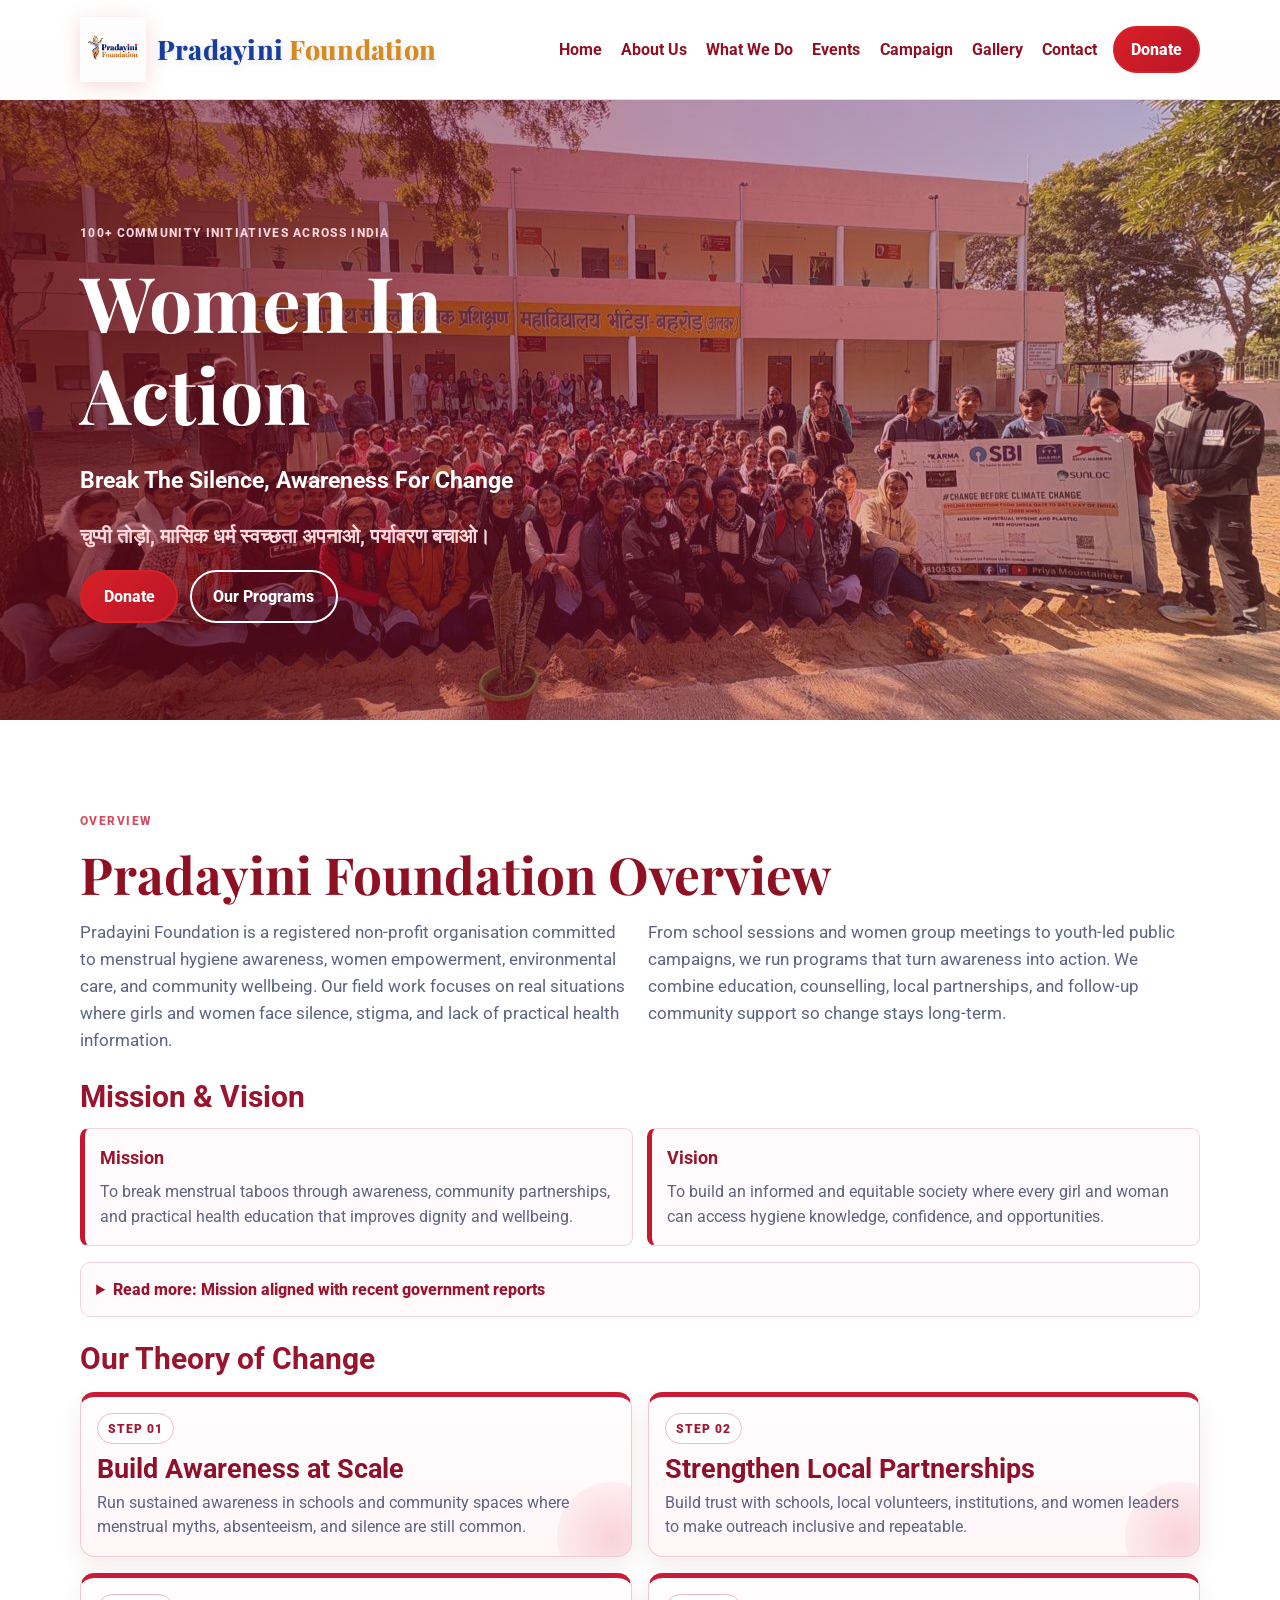
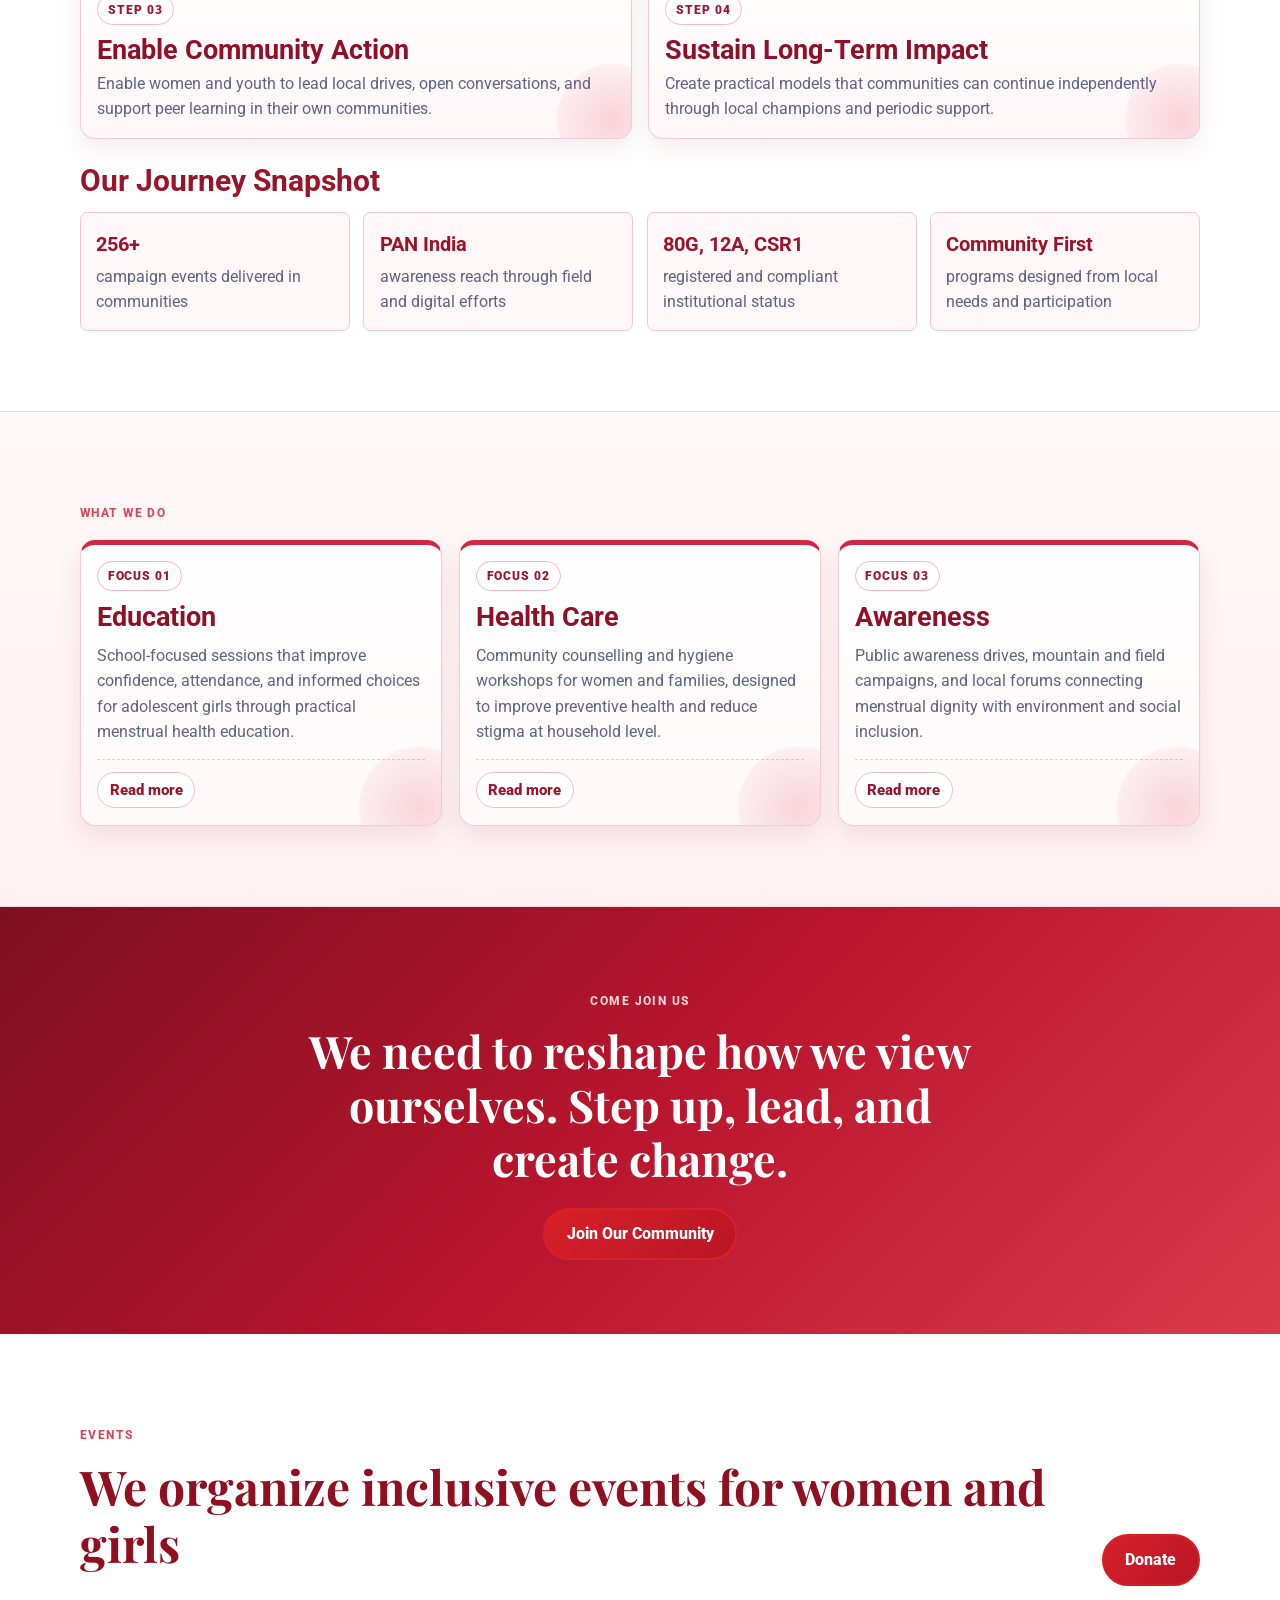
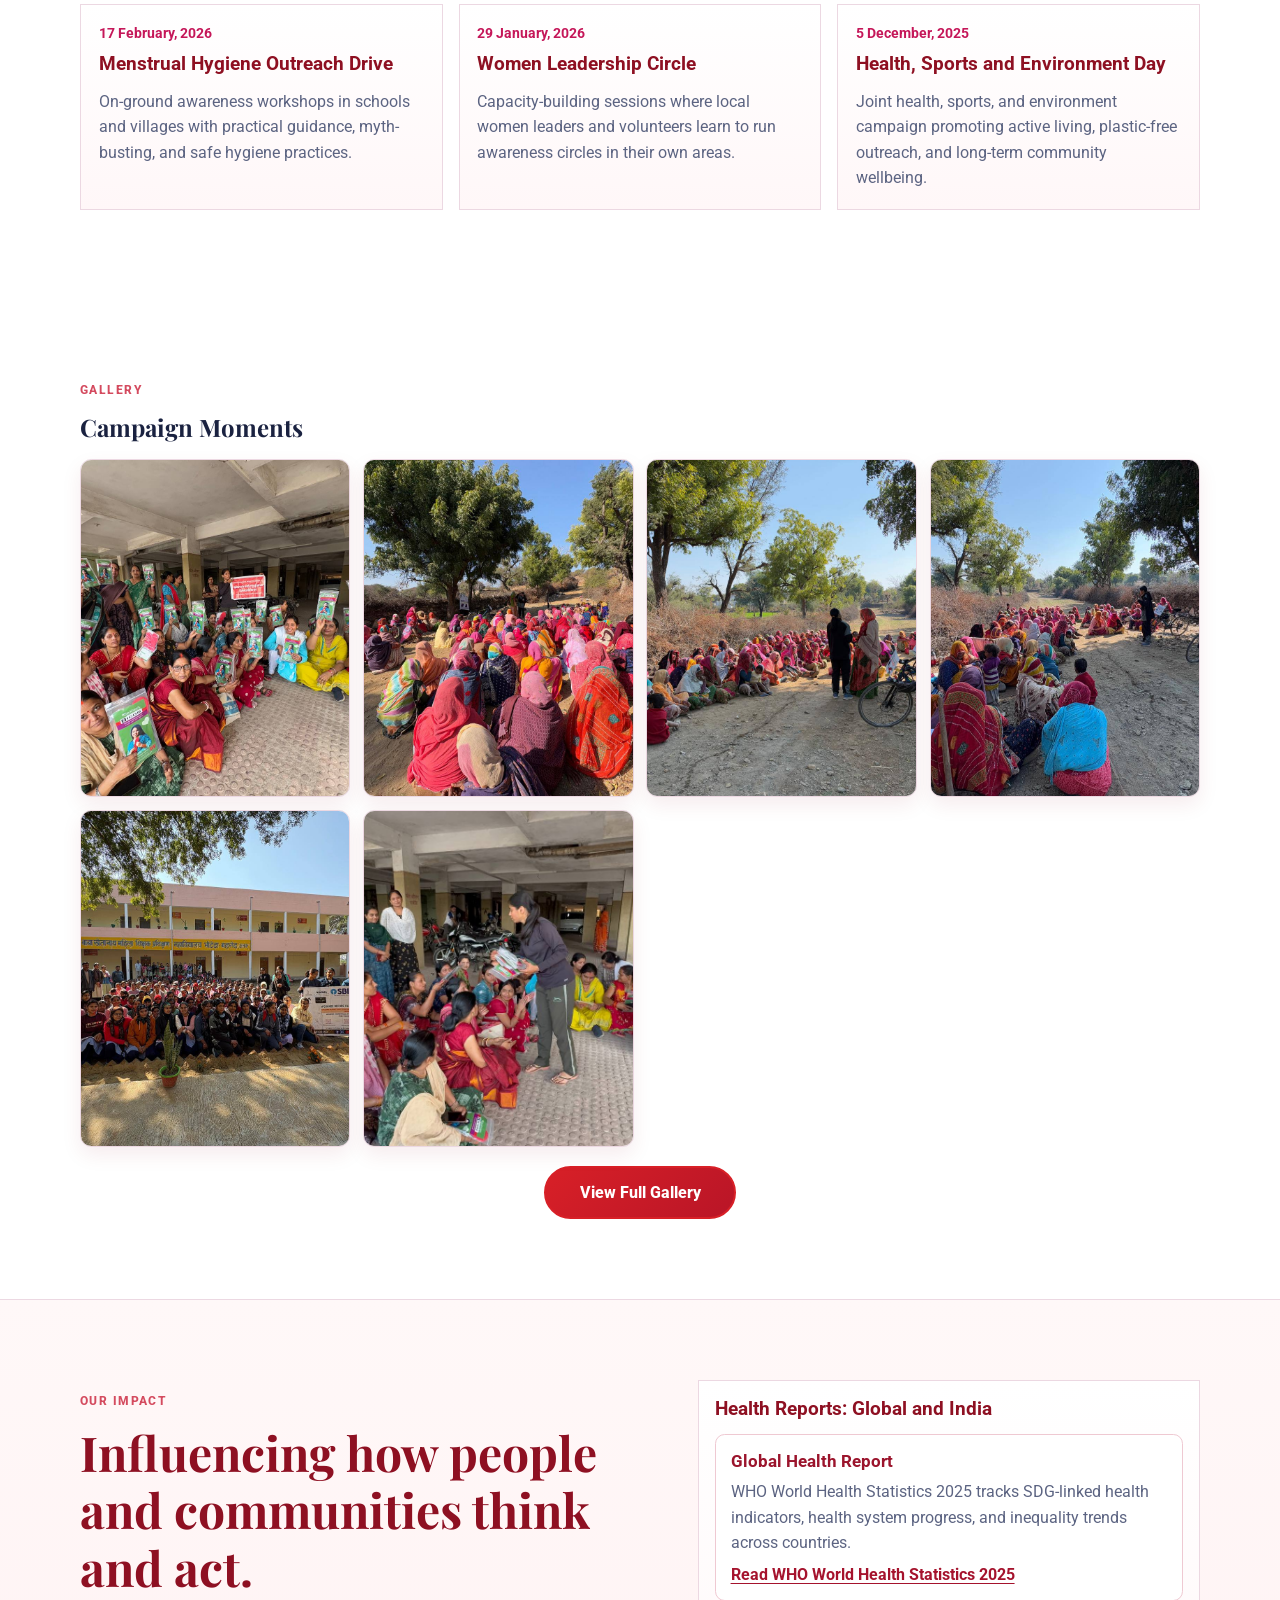
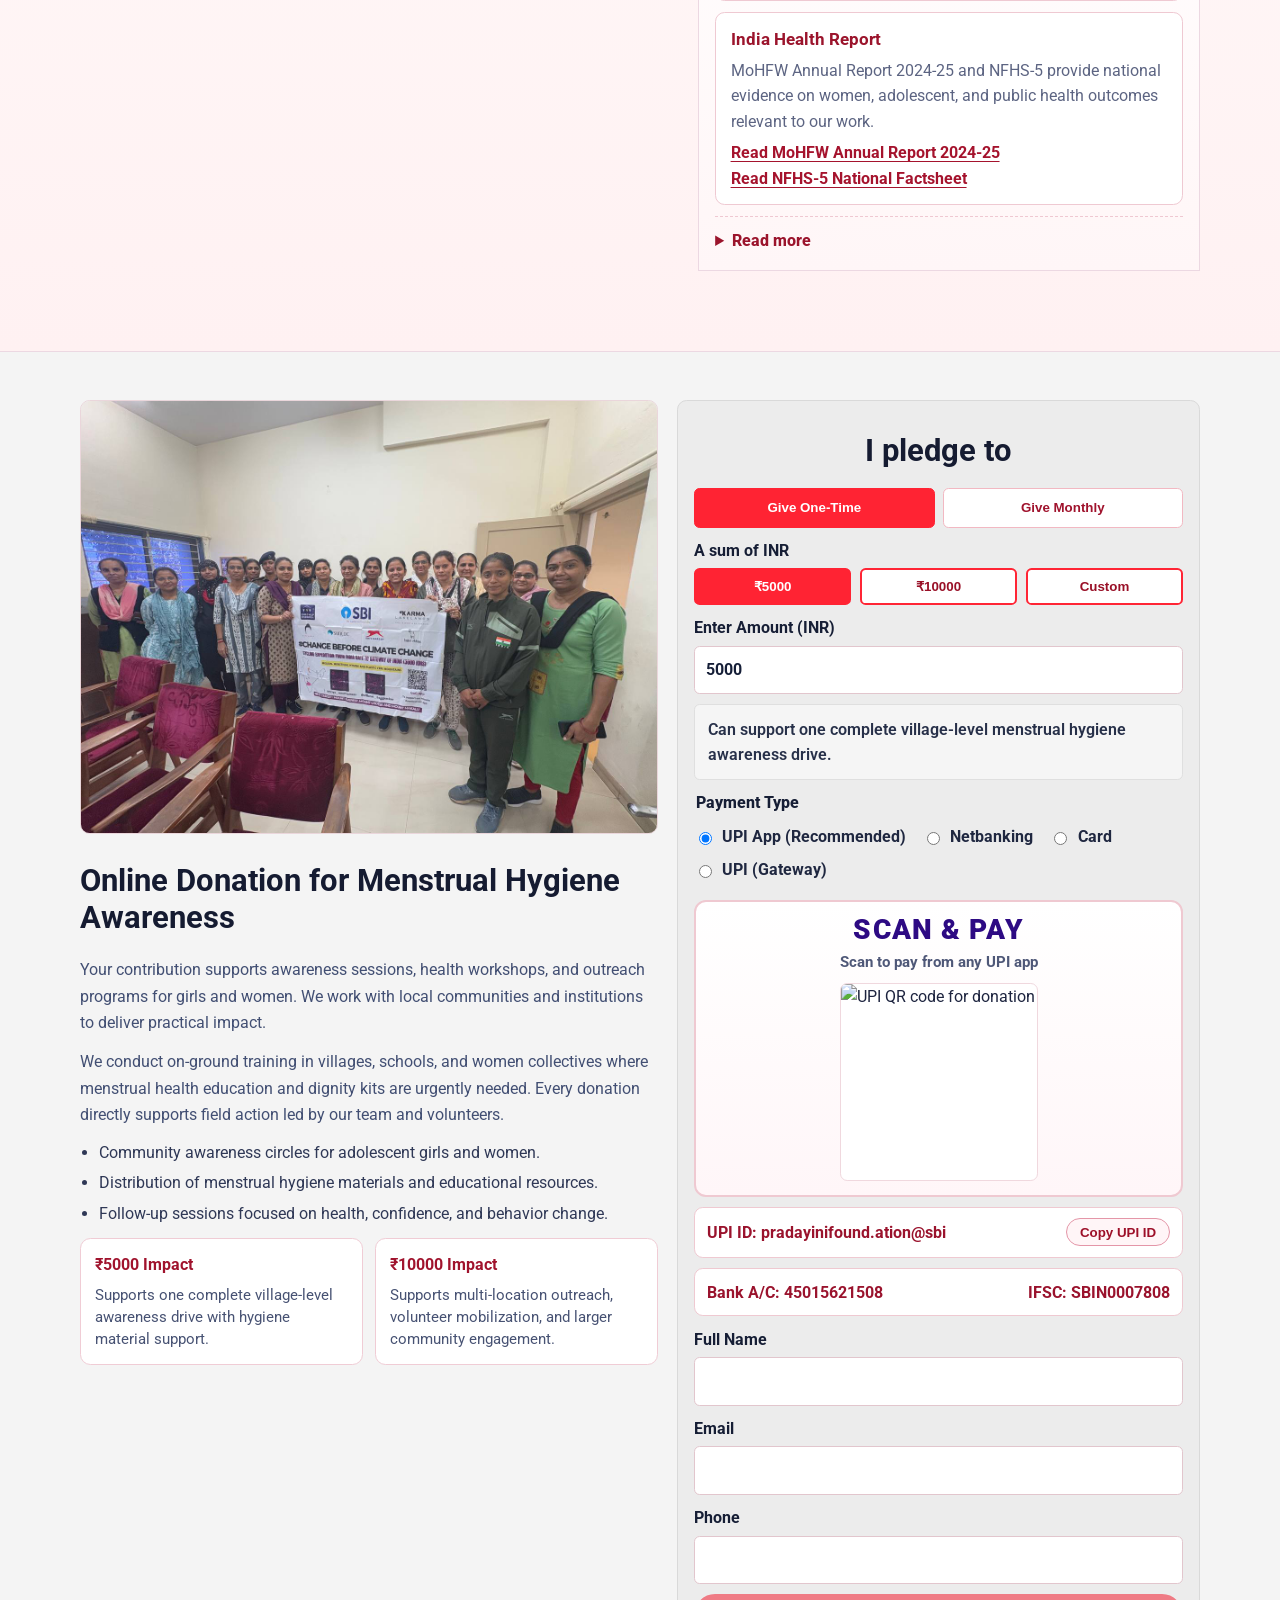
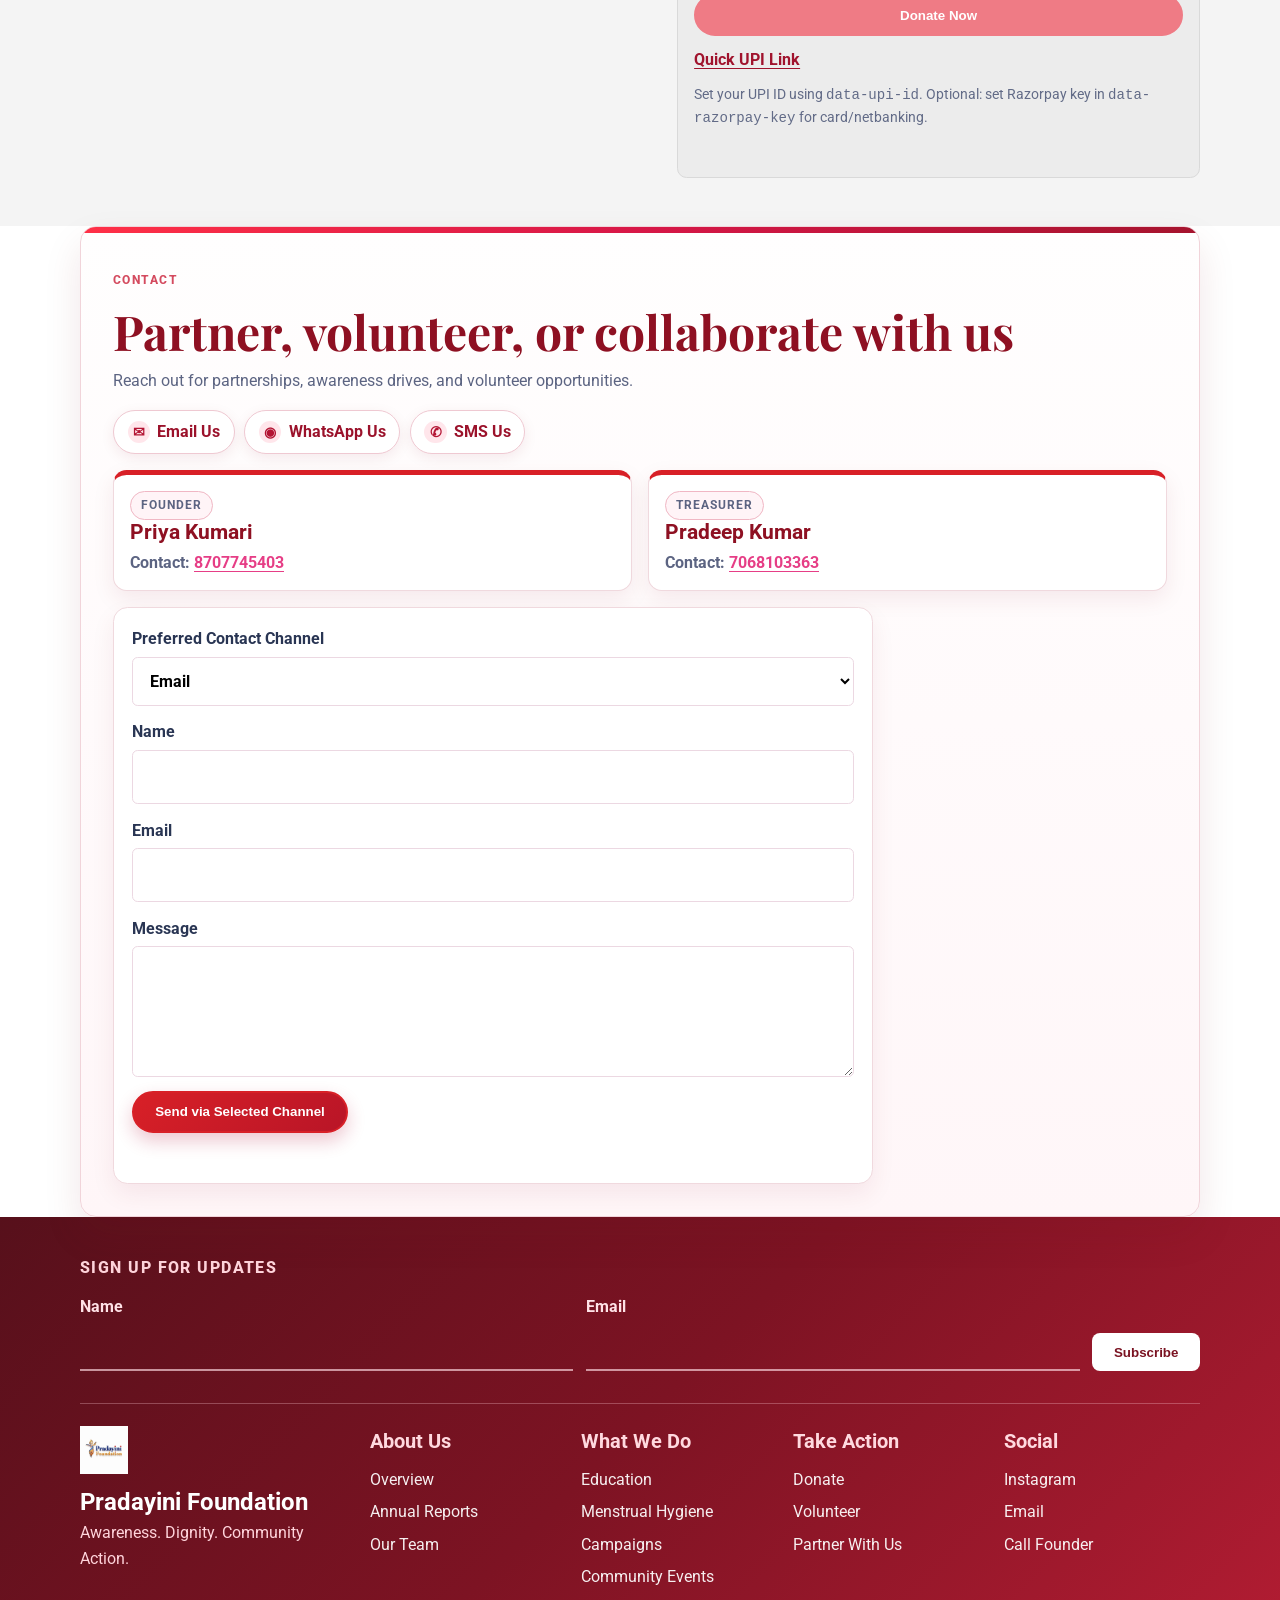
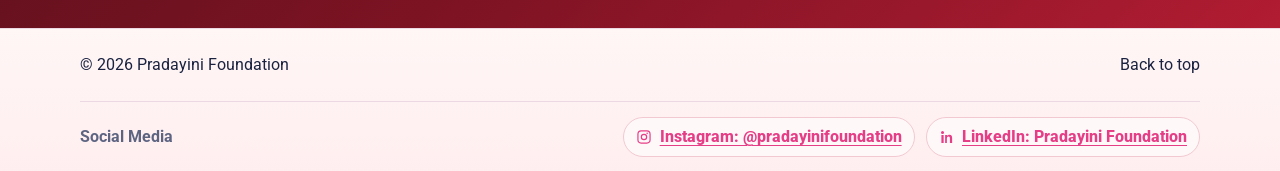
==== index.html @ 47c122d8 "add campaign page" ====
<!DOCTYPE html>
<html lang="en">
<head>
  <meta charset="UTF-8" />
  <meta name="viewport" content="width=device-width, initial-scale=1.0" />
  <title>Pradayini Foundation | Menstrual Hygiene NGO in India</title>
  <meta name="description" content="Pradayini Foundation is a menstrual hygiene NGO in India focused on women awareness, period education, health outreach, and community action." />
  <meta name="robots" content="index, follow" />
  <link rel="canonical" href="https://pradayinifoundation.org/" />
  <meta property="og:type" content="website" />
  <meta property="og:title" content="Pradayini Foundation" />
  <meta property="og:description" content="Menstrual hygiene awareness, women empowerment, health, sports, and environment action across India." />
  <meta property="og:url" content="https://pradayinifoundation.org/" />
  <meta property="og:image" content="https://pradayinifoundation.org/assets/pradayini-logo.png" />
  <meta name="twitter:card" content="summary_large_image" />
  <meta name="twitter:title" content="Pradayini Foundation" />
  <meta name="twitter:description" content="Break The Silence, Awareness For Change." />
  <meta name="twitter:image" content="https://pradayinifoundation.org/assets/pradayini-logo.png" />
  <meta name="theme-color" content="#d82027" />
  <link rel="icon" type="image/png" href="assets/pradayini-logo.png" />
  <link rel="apple-touch-icon" href="assets/pradayini-logo.png" />
  <link rel="preconnect" href="https://fonts.googleapis.com" />
  <link rel="preconnect" href="https://fonts.gstatic.com" crossorigin />
  <link href="https://fonts.googleapis.com/css2?family=Playfair+Display:wght@700;800&family=Roboto:wght@400;500;700;900&display=swap" rel="stylesheet" />
  <link rel="stylesheet" href="styles.css?v=20260323-6" />
  <script type="application/ld+json">
    {
      "@context": "https://schema.org",
      "@type": "NGO",
      "name": "Pradayini Foundation",
      "url": "https://pradayinifoundation.org/",
      "logo": "https://pradayinifoundation.org/assets/pradayini-logo.png",
      "sameAs": [
        "https://instagram.com/pradayinifoundation",
        "https://www.linkedin.com/company/pradayini-foundation/"
      ],
      "contactPoint": [
        {
          "@type": "ContactPoint",
          "telephone": "+91-8707745403",
          "contactType": "customer support",
          "areaServed": "IN",
          "availableLanguage": ["English", "Hindi"]
        }
      ]
    }
  </script>
</head>
<body>
  <header id="top" class="site-header">
    <nav class="nav container">
      <a class="brand" href="#top">
        <img src="assets/pradayini-logo.png" alt="Pradayini Foundation logo" class="brand-logo" />
        <span class="brand-text"><span class="brand-pradayini">Pradayini</span> <span class="brand-foundation">Foundation</span></span>
      </a>
      <button class="menu-toggle" aria-label="Toggle menu" aria-expanded="false">Menu</button>
      <ul class="nav-links">
        <li><a href="index.html">Home</a></li>
        <li><a href="about.html">About Us</a></li>
        <li><a href="#programs">What We Do</a></li>
        <li><a href="events.html">Events</a></li>
        <li><a href="campaign.html">Campaign</a></li>
        <li><a href="gallery.html">Gallery</a></li>
        <li><a href="contact.html">Contact</a></li>
      </ul>
      <a href="donate.html" class="btn btn-small">Donate</a>
    </nav>

    <section class="hero reveal">
      <div class="hero-overlay"></div>
      <div class="container hero-content">
        <p class="kicker">100+ community initiatives across India</p>
        <h1>Women In Action</h1>
        <p class="hero-copy">Break The Silence, Awareness For Change</p>
        <p class="tagline-hi">चुप्पी तोड़ो, मासिक धर्म स्वच्छता अपनाओ, पर्यावरण बचाओ।</p>
        <div class="hero-actions">
          <a href="donate.html" class="btn">Donate</a>
          <a href="#programs" class="btn btn-outline">Our Programs</a>
        </div>
      </div>
    </section>
  </header>

  <main>
    <section id="about" class="section container about-overview reveal">
      <p class="eyebrow">Overview</p>
      <h2>Pradayini Foundation Overview</h2>
      <div class="about-copy">
        <p>
          Pradayini Foundation is a registered non-profit organisation committed to menstrual hygiene awareness, women empowerment, environmental care,
          and community wellbeing. Our field work focuses on real situations where girls and women face silence, stigma, and lack of practical health information.
        </p>
        <p>
          From school sessions and women group meetings to youth-led public campaigns, we run programs that turn awareness into action.
          We combine education, counselling, local partnerships, and follow-up community support so change stays long-term.
        </p>
      </div>
      <h3 class="about-subhead" id="mission-vision">Mission & Vision</h3>
      <div class="mission-vision-grid">
        <article>
          <h4>Mission</h4>
          <p>To break menstrual taboos through awareness, community partnerships, and practical health education that improves dignity and wellbeing.</p>
        </article>
        <article>
          <h4>Vision</h4>
          <p>To build an informed and equitable society where every girl and woman can access hygiene knowledge, confidence, and opportunities.</p>
        </article>
      </div>
      <details class="read-more-block">
        <summary>Read more: Mission aligned with recent government reports</summary>
        <p>
          Our mission planning is informed by recent government evidence, including school access trends (UDISE+ 2023-24),
          public health priorities (MoHFW Annual Report 2024-25), and environmental sustainability findings (India State of Forest Report 2023).
        </p>
        <div class="report-links">
          <a href="https://dsel.education.gov.in/en/node/3302" target="_blank" rel="noopener noreferrer">UDISE+ 2023-24 (MoE)</a>
          <a href="https://www.mohfw.gov.in/?q=en%2Fpublications-12" target="_blank" rel="noopener noreferrer">MoHFW Annual Report 2024-25</a>
          <a href="https://www.fsi.nic.in/forest-report-2023" target="_blank" rel="noopener noreferrer">India State of Forest Report 2023</a>
        </div>
      </details>
      <h3 class="about-subhead">Our Theory of Change</h3>
      <div class="toc-grid">
        <article class="toc-card">
          <span class="toc-step">Step 01</span>
          <h4>Build Awareness at Scale</h4>
          <p>Run sustained awareness in schools and community spaces where menstrual myths, absenteeism, and silence are still common.</p>
        </article>
        <article class="toc-card">
          <span class="toc-step">Step 02</span>
          <h4>Strengthen Local Partnerships</h4>
          <p>Build trust with schools, local volunteers, institutions, and women leaders to make outreach inclusive and repeatable.</p>
        </article>
        <article class="toc-card">
          <span class="toc-step">Step 03</span>
          <h4>Enable Community Action</h4>
          <p>Enable women and youth to lead local drives, open conversations, and support peer learning in their own communities.</p>
        </article>
        <article class="toc-card">
          <span class="toc-step">Step 04</span>
          <h4>Sustain Long-Term Impact</h4>
          <p>Create practical models that communities can continue independently through local champions and periodic support.</p>
        </article>
      </div>
      <h3 class="about-subhead">Our Journey Snapshot</h3>
      <div class="journey-grid">
        <article>
          <h4>256+</h4>
          <p>campaign events delivered in communities</p>
        </article>
        <article>
          <h4>PAN India</h4>
          <p>awareness reach through field and digital efforts</p>
        </article>
        <article>
          <h4>80G, 12A, CSR1</h4>
          <p>registered and compliant institutional status</p>
        </article>
        <article>
          <h4>Community First</h4>
          <p>programs designed from local needs and participation</p>
        </article>
      </div>
    </section>

    <section id="programs" class="section section-light">
      <div class="container">
        <p class="eyebrow">What We Do</p>
        <div class="program-grid">
          <article class="program-card reveal">
            <span class="program-step">Focus 01</span>
            <h3>Education</h3>
            <p>School-focused sessions that improve confidence, attendance, and informed choices for adolescent girls through practical menstrual health education.</p>
            <details class="read-more-inline">
              <summary>Read more</summary>
              <p>Aligned with UDISE+ 2023-24 evidence on school participation and access, with special focus on adolescent support.</p>
              <a href="https://dsel.education.gov.in/en/node/3302" target="_blank" rel="noopener noreferrer">Open UDISE+ report</a>
            </details>
          </article>
          <article class="program-card reveal delay-1">
            <span class="program-step">Focus 02</span>
            <h3>Health Care</h3>
            <p>Community counselling and hygiene workshops for women and families, designed to improve preventive health and reduce stigma at household level.</p>
            <details class="read-more-inline">
              <summary>Read more</summary>
              <p>Program design references Ministry of Health and Family Welfare reporting priorities for women and adolescent health (2024-25).</p>
              <a href="https://www.mohfw.gov.in/?q=en%2Fpublications-12" target="_blank" rel="noopener noreferrer">Open MoHFW report page</a>
            </details>
          </article>
          <article class="program-card reveal delay-2">
            <span class="program-step">Focus 03</span>
            <h3>Awareness</h3>
            <p>Public awareness drives, mountain and field campaigns, and local forums connecting menstrual dignity with environment and social inclusion.</p>
            <details class="read-more-inline">
              <summary>Read more</summary>
              <p>Awareness planning uses recent government references on environment and youth participation from FSI and MYAS reports.</p>
              <a href="https://www.fsi.nic.in/forest-report-2023" target="_blank" rel="noopener noreferrer">Open ISFR 2023</a>
              <a href="https://yas.nic.in/documents/annual-reports" target="_blank" rel="noopener noreferrer">Open MYAS annual reports</a>
            </details>
          </article>
        </div>
      </div>
    </section>

    <section class="join-banner reveal">
      <div class="container join-wrap">
        <p class="eyebrow">Come Join Us</p>
        <h2>We need to reshape how we view ourselves. Step up, lead, and create change.</h2>
        <a href="contact.html" class="btn">Join Our Community</a>
      </div>
    </section>

    <section id="events" class="section container">
      <div class="events-head reveal">
        <div>
          <p class="eyebrow">Events</p>
          <h2>We organize inclusive events for women and girls</h2>
        </div>
        <a href="donate.html" class="btn">Donate</a>
      </div>
      <div class="events-grid">
        <article class="event-card reveal">
          <p class="date">17 February, 2026</p>
          <h3>Menstrual Hygiene Outreach Drive</h3>
          <p>On-ground awareness workshops in schools and villages with practical guidance, myth-busting, and safe hygiene practices.</p>
        </article>
        <article class="event-card reveal delay-1">
          <p class="date">29 January, 2026</p>
          <h3>Women Leadership Circle</h3>
          <p>Capacity-building sessions where local women leaders and volunteers learn to run awareness circles in their own areas.</p>
        </article>
        <article class="event-card reveal delay-2">
          <p class="date">5 December, 2025</p>
          <h3>Health, Sports and Environment Day</h3>
          <p>Joint health, sports, and environment campaign promoting active living, plastic-free outreach, and long-term community wellbeing.</p>
        </article>
      </div>
    </section>

    <section id="gallery" class="section container">
      <p class="eyebrow">Gallery</p>
      <h2>Campaign Moments</h2>
      <div class="gallery-grid gallery-preview-grid">
        <figure class="gallery-item reveal"><img src="assets/gallery/gallery-01.jpg" alt="Campaign photo 1" loading="lazy" /></figure>
        <figure class="gallery-item reveal delay-1"><img src="assets/gallery/gallery-02.jpg" alt="Campaign photo 2" loading="lazy" /></figure>
        <figure class="gallery-item reveal delay-2"><img src="assets/gallery/gallery-03.jpg" alt="Campaign photo 3" loading="lazy" /></figure>
        <figure class="gallery-item reveal"><img src="assets/gallery/gallery-04.jpg" alt="Campaign photo 4" loading="lazy" /></figure>
        <figure class="gallery-item reveal delay-1"><img src="assets/gallery/gallery-05.jpg" alt="Campaign photo 5" loading="lazy" /></figure>
        <figure class="gallery-item reveal delay-2"><img src="assets/gallery/gallery-06.jpg" alt="Campaign photo 6" loading="lazy" /></figure>
      </div>
      <div class="gallery-more">
        <a href="gallery.html" class="btn">View Full Gallery</a>
      </div>
    </section>

    <section class="section section-light" id="impact">
      <div class="container impact-layout">
        <div class="reveal">
          <p class="eyebrow">Our Impact</p>
          <h2>Influencing how people and communities think and act.</h2>
        </div>
        <div class="reports reveal delay-1">
          <h3>Health Reports: Global and India</h3>
          <div class="report-item">
            <h4>Global Health Report</h4>
            <p>WHO World Health Statistics 2025 tracks SDG-linked health indicators, health system progress, and inequality trends across countries.</p>
            <a href="https://www.who.int/publications/i/item/9789240110496" target="_blank" rel="noopener noreferrer">Read WHO World Health Statistics 2025</a>
          </div>
          <div class="report-item">
            <h4>India Health Report</h4>
            <p>MoHFW Annual Report 2024-25 and NFHS-5 provide national evidence on women, adolescent, and public health outcomes relevant to our work.</p>
            <a href="https://www.mohfw.gov.in/?q=en%2Fpublications-12" target="_blank" rel="noopener noreferrer">Read MoHFW Annual Report 2024-25</a>
            <a href="https://main.mohfw.gov.in/sites/default/files/NFHS-5_Phase-II_0.pdf" target="_blank" rel="noopener noreferrer">Read NFHS-5 National Factsheet</a>
          </div>
          <details class="read-more-inline">
            <summary>Read more</summary>
            <p>These reports guide our program priorities in menstrual hygiene awareness, women-led outreach, and community-level preventive health action.</p>
          </details>
        </div>
      </div>
    </section>

    <section id="donate" class="section donate-cta">
      <div class="container donate-wrap reveal">
        <div class="donate-intro">
          <img src="assets/gallery/gallery-26.jpg" alt="Pradayini Foundation menstrual hygiene awareness session" class="donate-image" />
          <h3>Online Donation for Menstrual Hygiene Awareness</h3>
          <p class="donate-copy">
            Your contribution supports awareness sessions, health workshops, and outreach programs for girls and women.
            We work with local communities and institutions to deliver practical impact.
          </p>
          <p class="donate-copy">
            We conduct on-ground training in villages, schools, and women collectives where menstrual health education and
            dignity kits are urgently needed. Every donation directly supports field action led by our team and volunteers.
          </p>
          <ul class="donate-list">
            <li>Community awareness circles for adolescent girls and women.</li>
            <li>Distribution of menstrual hygiene materials and educational resources.</li>
            <li>Follow-up sessions focused on health, confidence, and behavior change.</li>
          </ul>
          <div class="donate-highlights">
            <article>
              <h4>₹5000 Impact</h4>
              <p>Supports one complete village-level awareness drive with hygiene material support.</p>
            </article>
            <article>
              <h4>₹10000 Impact</h4>
              <p>Supports multi-location outreach, volunteer mobilization, and larger community engagement.</p>
            </article>
          </div>
        </div>
        <form
          id="donationForm"
          class="donation-form"
          data-razorpay-key="rzp_test_your_key_here"
          data-merchant-name="Pradayini Foundation"
          data-upi-id="pradayinifound.ation@sbi"
          data-upi-name="Pradayini Foundation"
          data-api-base="/.netlify/functions"
        >
          <h3 class="pledge-title">I pledge to</h3>
          <input type="hidden" name="donationPlan" value="one-time" />
          <div class="frequency-toggle">
            <button type="button" class="frequency-pill active" data-plan="one-time">Give One-Time</button>
            <button type="button" class="frequency-pill" data-plan="monthly">Give Monthly</button>
          </div>

          <label>
            A sum of INR
            <div class="donate-amounts">
              <button type="button" class="amount-pill active" data-amount="5000">₹5000</button>
              <button type="button" class="amount-pill" data-amount="10000">₹10000</button>
              <button type="button" class="amount-pill" data-amount="custom">Custom</button>
            </div>
          </label>
          <label class="donation-amount-wrap">
            Enter Amount (INR)
            <input type="number" name="donationAmount" min="1" value="5000" placeholder="Enter amount" required />
          </label>
          <p class="amount-impact" id="amountImpact">Can support one complete village-level menstrual hygiene awareness drive.</p>

          <fieldset class="payment-type">
            <legend>Payment Type</legend>
            <label><input type="radio" name="paymentType" value="upi_direct" checked /> UPI App (Recommended)</label>
            <label><input type="radio" name="paymentType" value="netbanking" /> Netbanking</label>
            <label><input type="radio" name="paymentType" value="card" /> Card</label>
            <label><input type="radio" name="paymentType" value="upi" /> UPI (Gateway)</label>
          </fieldset>

          <div class="scan-pay-block">
            <h4>SCAN & PAY</h4>
            <div class="upi-qr-wrap" id="upiQrWrap">
              <p>Scan to pay from any UPI app</p>
              <img id="upiQrImage" alt="UPI QR code for donation" loading="lazy" />
            </div>
          </div>
          <div class="upi-meta">
            <p><strong>UPI ID:</strong> <span id="upiIdText">pradayinifound.ation@sbi</span></p>
            <button type="button" class="copy-upi-btn" id="copyUpiBtn">Copy UPI ID</button>
          </div>
          <div class="upi-meta">
            <p><strong>Bank A/C:</strong> 45015621508</p>
            <p><strong>IFSC:</strong> SBIN0007808</p>
          </div>
          <label>
            Full Name
            <input type="text" name="donorName" required />
          </label>
          <label>
            Email
            <input type="email" name="donorEmail" required />
          </label>
          <label>
            Phone
            <input type="tel" name="donorPhone" required />
          </label>
          <button type="submit" class="btn btn-light">Donate Now</button>
          <a id="quickUpiLink" class="upi-link" href="upi://pay?pa=pradayinifound.ation@sbi&pn=Pradayini%20Foundation&am=5000&cu=INR&tn=Donation-one-time">Quick UPI Link</a>
          <p class="donation-note">Set your UPI ID using <code>data-upi-id</code>. Optional: set Razorpay key in <code>data-razorpay-key</code> for card/netbanking.</p>
          <p class="form-note" id="donationStatus" aria-live="polite"></p>
        </form>
      </div>
    </section>

    <section id="contact" class="section container">
      <div class="contact-head">
        <p class="eyebrow">Contact</p>
        <h2>Partner, volunteer, or collaborate with us</h2>
        <p class="contact-note">Reach out for partnerships, awareness drives, and volunteer opportunities.</p>
      </div>
      <div class="contact-quick">
        <a href="mailto:pradayinifoundation@gmail.com?subject=Website%20Inquiry">
          <span class="quick-icon">✉</span>
          <span>Email Us</span>
        </a>
        <a href="https://wa.me/918707745403?text=Hello%20Pradayini%20Foundation%2C%20I%20want%20to%20connect." target="_blank" rel="noopener noreferrer">
          <span class="quick-icon">◉</span>
          <span>WhatsApp Us</span>
        </a>
        <a href="sms:+918707745403?body=Hello%20Pradayini%20Foundation%2C%20I%20want%20to%20connect.">
          <span class="quick-icon">✆</span>
          <span>SMS Us</span>
        </a>
      </div>
      <div class="contact-layout">
        <div class="contact-leads">
          <article>
            <p class="lead-role">Founder</p>
            <h3>Priya Kumari</h3>
            <p>Contact: <a href="tel:+918707745403">8707745403</a></p>
          </article>
          <article>
            <p class="lead-role">Treasurer</p>
            <h3>Pradeep Kumar</h3>
            <p>Contact: <a href="tel:+917068103363">7068103363</a></p>
          </article>
        </div>
        <form
          class="contact-form"
          id="contactForm"
          data-recipient="pradayinifoundation@gmail.com"
          data-sheet-endpoint="YOUR_GOOGLE_APPS_SCRIPT_WEB_APP_URL"
        >
          <label>
            Preferred Contact Channel
            <select name="channel" required>
              <option value="email">Email</option>
              <option value="whatsapp">WhatsApp</option>
              <option value="sms">SMS</option>
            </select>
          </label>
          <label>
            Name
            <input type="text" name="name" required />
          </label>
          <label>
            Email
            <input type="email" name="email" required />
          </label>
          <label>
            Message
            <textarea name="message" rows="4" required></textarea>
          </label>
          <button type="submit" class="btn">Send via Selected Channel</button>
          <p class="form-note" id="formNote" aria-live="polite"></p>
        </form>
      </div>
    </section>
  </main>

  <section class="mega-last">
    <div class="container mega-newsletter">
      <p>Sign up for updates</p>
      <form class="mega-form">
        <label>
          Name
          <input type="text" name="subscriber_name" />
        </label>
        <label>
          Email
          <input type="email" name="subscriber_email" />
        </label>
        <button type="button" class="mega-subscribe">Subscribe</button>
      </form>
    </div>
    <div class="container mega-links">
      <div class="mega-brand">
        <img src="assets/pradayini-logo.png" alt="Pradayini Foundation logo" />
        <h3>Pradayini Foundation</h3>
        <p>Awareness. Dignity. Community Action.</p>
      </div>
      <div>
        <h4>About Us</h4>
        <a href="about.html">Overview</a>
        <a href="#impact">Annual Reports</a>
        <a href="contact.html">Our Team</a>
      </div>
      <div>
        <h4>What We Do</h4>
        <a href="#programs">Education</a>
        <a href="#programs">Menstrual Hygiene</a>
        <a href="campaign.html">Campaigns</a>
        <a href="events.html">Community Events</a>
      </div>
      <div>
        <h4>Take Action</h4>
        <a href="donate.html">Donate</a>
        <a href="contact.html">Volunteer</a>
        <a href="contact.html">Partner With Us</a>
      </div>
      <div>
        <h4>Social</h4>
        <a href="https://instagram.com/pradayinifoundation" target="_blank" rel="noopener noreferrer">Instagram</a>
        <a href="mailto:pradayinifoundation@gmail.com">Email</a>
        <a href="tel:+918707745403">Call Founder</a>
      </div>
    </div>
  </section>

  <footer class="footer">
    <div class="container footer-main">
      <p>© <span id="year"></span> Pradayini Foundation</p>
      <a href="#top">Back to top</a>
    </div>
    <div class="container social-last">
      <p>Social Media</p>
      <div class="social-links-row">
        <a class="social-link-chip" href="https://instagram.com/pradayinifoundation" target="_blank" rel="noopener noreferrer" aria-label="Instagram">
          <svg viewBox="0 0 24 24" aria-hidden="true" focusable="false">
            <path d="M7.75 2h8.5A5.75 5.75 0 0 1 22 7.75v8.5A5.75 5.75 0 0 1 16.25 22h-8.5A5.75 5.75 0 0 1 2 16.25v-8.5A5.75 5.75 0 0 1 7.75 2Zm0 1.8A3.95 3.95 0 0 0 3.8 7.75v8.5a3.95 3.95 0 0 0 3.95 3.95h8.5a3.95 3.95 0 0 0 3.95-3.95v-8.5a3.95 3.95 0 0 0-3.95-3.95h-8.5Zm8.97 1.6a1.16 1.16 0 1 1 0 2.32 1.16 1.16 0 0 1 0-2.32ZM12 7.1a4.9 4.9 0 1 1 0 9.8 4.9 4.9 0 0 1 0-9.8Zm0 1.8a3.1 3.1 0 1 0 0 6.2 3.1 3.1 0 0 0 0-6.2Z"/>
          </svg>
          <span>Instagram: @pradayinifoundation</span>
        </a>
        <a class="social-link-chip" href="https://www.linkedin.com/company/pradayini-foundation/" target="_blank" rel="noopener noreferrer" aria-label="LinkedIn">
          <svg viewBox="0 0 24 24" aria-hidden="true" focusable="false">
            <path d="M5.3 3A2.3 2.3 0 1 1 5.3 7.6 2.3 2.3 0 0 1 5.3 3ZM3.6 8.9h3.4V21H3.6V8.9Zm5.6 0h3.2v1.65h.05c.45-.85 1.55-1.95 3.2-1.95 3.42 0 4.05 2.25 4.05 5.17V21h-3.35v-6.35c0-1.52-.03-3.47-2.11-3.47-2.11 0-2.43 1.65-2.43 3.36V21H9.2V8.9Z"/>
          </svg>
          <span>LinkedIn: Pradayini Foundation</span>
        </a>
      </div>
    </div>
  </footer>

  <script src="script.js?v=20260323-6"></script>
  <script src="https://checkout.razorpay.com/v1/checkout.js"></script>
</body>
</html>
---- styles.css ----
:root {
  --blue: #e63e86;
  --blue-dark: #c51759;
  --blue-deep: #8e1022;
  --saffron: #f08a93;
  --saffron-dark: #d44b5f;
  --red: #d82027;
  --pink: #ef7b85;
  --pink-soft: #ffecee;
  --ink: #1a2240;
  --muted: #5c6482;
  --line: #ecd8e2;
  --light: #f8f7fb;
  --white: #ffffff;
}

* {
  box-sizing: border-box;
}

html {
  scroll-behavior: smooth;
}

body {
  margin: 0;
  font-family: "Roboto", "Arial", sans-serif;
  color: var(--ink);
  background: var(--white);
  line-height: 1.6;
}

h1,
h2,
h3 {
  margin: 0 0 0.85rem;
  line-height: 1.2;
}

h1,
h2 {
  font-family: "Playfair Display", Georgia, serif;
}

a {
  color: inherit;
  text-decoration: none;
}

.container {
  width: min(1120px, 92%);
  margin: 0 auto;
}

.site-header {
  background: linear-gradient(180deg, #ffffff 0%, #fff5f6 100%);
}

.nav {
  position: sticky;
  top: 0;
  z-index: 1200;
  min-height: 100px;
  display: flex;
  align-items: center;
  gap: 1rem;
  border-bottom: 1px solid var(--line);
  background: rgba(255, 255, 255, 0.97);
  backdrop-filter: blur(6px);
}

.brand {
  margin-right: auto;
  display: inline-flex;
  align-items: center;
  gap: 0.7rem;
}

.brand-logo {
  width: auto;
  height: 4.1rem;
  max-width: 15rem;
  object-fit: contain;
  filter: drop-shadow(0 4px 10px rgba(216, 32, 39, 0.18));
}

.brand-text {
  font-family: "Playfair Display", Georgia, serif;
  font-weight: 800;
  color: #1a3ea1;
  letter-spacing: 0.01em;
  font-size: clamp(1.35rem, 2.1vw, 2.05rem);
  line-height: 1;
  text-shadow: 0 2px 8px rgba(20, 44, 123, 0.12);
}

.brand-pradayini {
  color: #183d9d;
}

.brand-foundation {
  color: #d68a1f;
}

.nav-links {
  list-style: none;
  display: flex;
  gap: 1.2rem;
  margin: 0;
  padding: 0;
  align-items: center;
}

.nav-links > li {
  display: flex;
  align-items: center;
}

.nav-links a {
  color: var(--blue-deep);
  font-weight: 700;
}

.nav-links a:hover {
  color: var(--red);
}

.nav-dropdown {
  position: relative;
  display: flex;
  align-items: center;
}

.nav-drop-trigger {
  font: inherit;
  border: none;
  background: #c7172f;
  color: #ffffff;
  font-weight: 700;
  font-size: 1rem;
  padding: 0.58rem 1.1rem;
  border-radius: 0.8rem;
  line-height: 1;
  cursor: pointer;
}

.nav-submenu {
  position: absolute;
  top: calc(100% + 0.7rem);
  left: 0;
  width: 360px;
  max-width: min(82vw, 360px);
  list-style: none;
  margin: 0;
  padding: 0.4rem 0;
  background: rgba(199, 23, 47, 0.95);
  border-radius: 1.25rem;
  box-shadow: 0 16px 34px rgba(22, 21, 27, 0.26);
  opacity: 0;
  transform: translateY(8px);
  pointer-events: none;
  transition: opacity 170ms ease, transform 170ms ease;
  z-index: 40;
}

.nav-submenu li {
  margin: 0;
  display: block;
}

.nav-submenu li + li {
  border-top: 1px solid rgba(255, 255, 255, 0.18);
}

.nav-submenu a {
  display: block;
  padding: 0.8rem 1.2rem;
  color: #ffffff;
  font-size: 1rem;
  font-weight: 700;
  line-height: 1.3;
  text-align: left;
}

.nav-submenu a:hover {
  color: #ffffff;
  background: rgba(255, 255, 255, 0.16);
}

.nav-dropdown:hover .nav-submenu,
.nav-dropdown.open .nav-submenu {
  opacity: 1;
  transform: translateY(0);
  pointer-events: auto;
}

.menu-toggle {
  display: none;
  border: 1px solid var(--line);
  background: #fff;
  border-radius: 999px;
  padding: 0.45rem 0.85rem;
  font: inherit;
}

.hero {
  position: relative;
  min-height: 620px;
  background: url("assets/gallery/gallery-05.jpg") center 48%/cover no-repeat;
}

.hero-overlay {
  position: absolute;
  inset: 0;
  background: linear-gradient(95deg, rgba(112, 12, 28, 0.68) 0%, rgba(169, 24, 60, 0.42) 52%, rgba(240, 111, 122, 0.22) 100%);
}

.hero-content {
  position: relative;
  z-index: 1;
  color: #fff;
  padding: 7rem 0 6rem;
}

.kicker {
  text-transform: uppercase;
  letter-spacing: 0.11em;
  font-size: 0.74rem;
  font-weight: 800;
  color: #ffd6dd;
}

h1 {
  font-size: clamp(2.2rem, 6vw, 5rem);
  max-width: 11ch;
}

.hero-copy {
  font-size: clamp(1.1rem, 2.4vw, 1.45rem);
  font-weight: 700;
  color: #fff;
  margin-bottom: 0.3rem;
}

.tagline-hi {
  font-size: clamp(1.02rem, 2vw, 1.28rem);
  font-weight: 700;
  color: #ffd9de;
  margin-bottom: 1.1rem;
}

.hero-actions {
  display: flex;
  flex-wrap: wrap;
  gap: 0.72rem;
}

.btn {
  display: inline-flex;
  align-items: center;
  justify-content: center;
  border-radius: 999px;
  border: 2px solid var(--red);
  background: linear-gradient(135deg, var(--red), #b91527);
  color: #fff;
  font-weight: 800;
  padding: 0.72rem 1.35rem;
  transition: background-color 170ms ease, transform 170ms ease;
}

.btn:hover {
  background: linear-gradient(135deg, #b91527, #8e1022);
  transform: translateY(-2px);
}

.btn-outline {
  background: transparent;
  border-color: #fff;
}

.btn-outline:hover {
  background: rgba(255, 255, 255, 0.16);
}

.btn-small {
  padding: 0.52rem 1rem;
}

.section {
  padding: 5rem 0;
}

.about-overview h2 {
  color: var(--blue-deep);
  font-size: clamp(1.95rem, 4.1vw, 3.2rem);
}

.about-copy {
  display: grid;
  grid-template-columns: 1fr 1fr;
  gap: 1rem;
  margin-top: 0.8rem;
}

.about-copy p {
  margin: 0;
  color: var(--muted);
  font-size: 1.06rem;
}

.read-more-block {
  margin-top: 1rem;
  border: 1px solid #f2d2da;
  border-radius: 0.65rem;
  background: #fffbfc;
  padding: 0.85rem 0.95rem;
}

.read-more-block summary,
.read-more-inline summary {
  cursor: pointer;
  font-weight: 800;
  color: #9b142c;
}

.read-more-block p,
.read-more-inline p {
  margin: 0.65rem 0;
  color: var(--muted);
}

.report-links {
  display: flex;
  flex-wrap: wrap;
  gap: 0.5rem;
}

.report-links a,
.read-more-inline a,
.reports a {
  display: inline-flex;
  align-items: center;
  gap: 0.2rem;
  color: #a5132d;
  font-weight: 700;
  text-decoration: underline;
  text-underline-offset: 3px;
}

.about-subhead {
  margin-top: 1.6rem;
  margin-bottom: 0.8rem;
  color: #98152d;
  font-size: clamp(1.35rem, 2.4vw, 1.85rem);
}

.mission-vision-grid {
  display: grid;
  grid-template-columns: repeat(2, minmax(0, 1fr));
  gap: 0.9rem;
}

.mission-vision-grid article {
  border: 1px solid #f1d2d9;
  border-left: 5px solid #c7172f;
  border-radius: 0.55rem;
  padding: 0.95rem;
  background: #fffafb;
}

.mission-vision-grid h4 {
  margin: 0 0 0.35rem;
  color: #98152d;
  font-size: 1.12rem;
}

.mission-vision-grid p {
  margin: 0;
  color: var(--muted);
}

.toc-grid {
  display: grid;
  grid-template-columns: repeat(2, minmax(0, 1fr));
  gap: 1rem;
  margin-top: 0.9rem;
}

.toc-card {
  position: relative;
  border: 1px solid #f1cad3;
  border-top: 5px solid #c91b37;
  background: linear-gradient(180deg, #fffefe 0%, #fff6f8 100%);
  padding: 1rem 1rem 1.05rem;
  border-radius: 0.9rem;
  box-shadow: 0 10px 24px rgba(121, 16, 30, 0.08);
  overflow: hidden;
  transition: transform 220ms ease, box-shadow 220ms ease, border-color 220ms ease;
}

.toc-card::after {
  content: "";
  position: absolute;
  right: -36px;
  bottom: -36px;
  width: 110px;
  height: 110px;
  border-radius: 50%;
  background: radial-gradient(circle, rgba(227, 67, 93, 0.2), rgba(227, 67, 93, 0));
  pointer-events: none;
}

.toc-card:hover {
  transform: translateY(-4px);
  box-shadow: 0 16px 34px rgba(121, 16, 30, 0.16);
  border-color: #e7aebc;
}

.toc-step {
  display: inline-flex;
  align-items: center;
  border: 1px solid #f2bac8;
  border-radius: 999px;
  background: #fff;
  color: #a31533;
  font-size: 0.78rem;
  letter-spacing: 0.08em;
  text-transform: uppercase;
  font-weight: 900;
  padding: 0.28rem 0.62rem;
  margin-bottom: 0.55rem;
}

.toc-card h4 {
  margin: 0 0 0.35rem;
  color: #8f1028;
  font-size: clamp(1.18rem, 2.1vw, 1.75rem);
  line-height: 1.22;
}

.toc-card p {
  margin: 0;
  color: var(--muted);
  line-height: 1.48;
  font-size: 1.02rem;
}

.journey-grid {
  display: grid;
  grid-template-columns: repeat(4, minmax(0, 1fr));
  gap: 0.85rem;
}

.journey-grid article {
  border: 1px solid #f1c5cf;
  background: #fff7f8;
  padding: 0.95rem;
  border-radius: 0.45rem;
}

.journey-grid h4 {
  margin: 0 0 0.2rem;
  color: #9b142c;
  font-size: 1.24rem;
}

.journey-grid p {
  margin: 0;
  color: var(--muted);
}

.eyebrow {
  text-transform: uppercase;
  letter-spacing: 0.12em;
  font-size: 0.74rem;
  font-weight: 800;
  color: var(--saffron-dark);
  margin-bottom: 0.8rem;
}

.split {
  display: grid;
  grid-template-columns: 1.1fr 1fr;
  gap: 2rem;
}

.split h2,
.events-head h2,
.impact-layout h2,
#contact h2 {
  color: var(--blue-deep);
  font-size: clamp(1.8rem, 3.8vw, 3rem);
}

.split p {
  color: var(--muted);
  font-size: 1.08rem;
  margin: 0;
}

.section-light {
  background: linear-gradient(180deg, #fff8f8 0%, #fff1f2 100%);
  border-top: 1px solid var(--line);
  border-bottom: 1px solid var(--line);
}

.program-grid {
  margin-top: 1.1rem;
  display: grid;
  grid-template-columns: repeat(3, minmax(0, 1fr));
  gap: 1.05rem;
}

.program-card {
  position: relative;
  background: linear-gradient(180deg, #ffffff 0%, #fff8f9 100%);
  border: 1px solid #f1ccd5;
  border-top: 5px solid #d12745;
  border-radius: 0.95rem;
  padding: 1rem 1rem 1.05rem;
  display: grid;
  gap: 0.6rem;
  box-shadow: 0 10px 24px rgba(122, 14, 34, 0.09);
  transition: transform 220ms ease, box-shadow 220ms ease, border-color 220ms ease;
  overflow: hidden;
}

.program-card::after {
  content: "";
  position: absolute;
  right: -38px;
  bottom: -42px;
  width: 120px;
  height: 120px;
  border-radius: 50%;
  background: radial-gradient(circle, rgba(225, 67, 96, 0.2), rgba(225, 67, 96, 0));
  pointer-events: none;
}

.program-card:hover {
  transform: translateY(-5px);
  box-shadow: 0 18px 38px rgba(122, 14, 34, 0.16);
  border-color: #e3aab8;
}

.program-step {
  display: inline-flex;
  justify-self: start;
  align-items: center;
  border: 1px solid #f0b6c3;
  border-radius: 999px;
  background: #fff;
  color: #a0132d;
  text-transform: uppercase;
  letter-spacing: 0.08em;
  font-size: 0.74rem;
  font-weight: 900;
  padding: 0.28rem 0.6rem;
}

.program-card h3 {
  margin: 0;
  color: #8f1028;
  font-size: clamp(1.35rem, 2.1vw, 1.8rem);
  line-height: 1.22;
}

.program-card p {
  margin: 0;
  color: var(--muted);
  font-size: 1.02rem;
  line-height: 1.55;
}

.read-more-inline {
  margin-top: 0.35rem;
  border-top: 1px dashed #efc8d2;
  padding-top: 0.7rem;
}

.program-card .read-more-inline summary {
  display: inline-flex;
  align-items: center;
  border: 1px solid #edbcc8;
  border-radius: 999px;
  background: #fff;
  color: #9b142c;
  font-size: 0.95rem;
  font-weight: 800;
  padding: 0.32rem 0.72rem;
  transition: background 180ms ease, border-color 180ms ease;
}

.program-card .read-more-inline summary:hover {
  background: #fff1f4;
  border-color: #dc8ea2;
}

.join-banner {
  background: linear-gradient(135deg, #7e0f1f, #b9152e, #d93a4b);
  color: #fff;
}

.join-wrap {
  text-align: center;
  padding: 4.6rem 0;
}

.join-wrap .eyebrow {
  color: #ffd2d8;
}

.join-wrap h2 {
  max-width: 24ch;
  margin: 0 auto 1.4rem;
  font-size: clamp(1.8rem, 3.5vw, 3rem);
}

.events-head {
  display: flex;
  justify-content: space-between;
  align-items: end;
  gap: 1rem;
  margin-bottom: 1.1rem;
}

.events-grid {
  display: grid;
  grid-template-columns: repeat(3, minmax(0, 1fr));
  gap: 1rem;
}

.event-card {
  border: 1px solid var(--line);
  background: linear-gradient(180deg, #ffffff, #fff7f8);
  padding: 1.1rem;
}

.event-card .date {
  color: #c51759;
  font-size: 0.9rem;
  font-weight: 700;
  margin: 0 0 0.4rem;
}

.event-card h3 {
  color: var(--blue-deep);
  font-size: 1.2rem;
}

.event-card p {
  margin: 0;
  color: var(--muted);
}

.campaign-hero {
  background:
    linear-gradient(120deg, rgba(142, 16, 34, 0.92), rgba(216, 32, 39, 0.78)),
    url("assets/gallery/gallery-05.jpg") center 42%/cover no-repeat;
  color: #fff;
  border-bottom: 1px solid #efc9d2;
}

.campaign-hero-inner {
  max-width: 860px;
  padding: 2rem 0;
}

.campaign-hero .eyebrow {
  color: #ffd7dc;
}

.campaign-hero h1 {
  font-size: clamp(2.6rem, 6vw, 5.4rem);
  max-width: 980px;
}

.campaign-hero p:not(.eyebrow) {
  max-width: 760px;
  font-size: 1.15rem;
  color: rgba(255, 255, 255, 0.9);
}

.campaign-board {
  display: grid;
  grid-template-columns: repeat(3, minmax(0, 1fr));
  gap: 1.35rem;
  padding: 2.2rem 0 1.2rem;
}

.campaign-card {
  display: flex;
  flex-direction: column;
  min-height: 100%;
  background: #fff;
  border: 1px solid #efc9d2;
  border-radius: 0.9rem;
  overflow: hidden;
  box-shadow: 0 18px 42px rgba(142, 16, 34, 0.14);
}

.campaign-image-wrap {
  position: relative;
  border-top: 0.35rem solid var(--red);
}

.campaign-image-wrap img {
  width: 100%;
  aspect-ratio: 16 / 10;
  object-fit: cover;
  display: block;
}

.campaign-badge {
  position: absolute;
  top: 0.9rem;
  left: 0.9rem;
  padding: 0.42rem 0.7rem;
  border-radius: 999px;
  color: #fff;
  background: rgba(142, 16, 34, 0.9);
  font-weight: 900;
  font-size: 0.78rem;
  letter-spacing: 0.03em;
  text-transform: uppercase;
}

.campaign-content {
  display: flex;
  flex: 1;
  flex-direction: column;
  padding: 1.15rem;
}

.campaign-content h2 {
  color: #a20f23;
  font-family: "Roboto", "Arial", sans-serif;
  font-size: clamp(1.35rem, 2.2vw, 1.75rem);
  line-height: 1.15;
}

.campaign-content p {
  color: var(--ink);
  margin: 0 0 1rem;
}

.campaign-stats {
  margin-top: auto;
  display: grid;
  gap: 0.2rem;
  color: var(--muted);
}

.campaign-stats strong {
  color: #c03a49;
  font-size: 1.35rem;
}

.campaign-progress {
  height: 0.8rem;
  margin: 0.9rem 0 1rem;
  overflow: hidden;
  border-radius: 999px;
  background: #f2e5e8;
}

.campaign-progress span {
  display: block;
  height: 100%;
  border-radius: inherit;
  background: linear-gradient(90deg, #d82027, #f08a93);
}

.campaign-contributors {
  color: var(--muted);
  font-weight: 700;
}

.campaign-button {
  display: block;
  margin-top: 1.1rem;
  padding: 0.85rem 1rem;
  border-radius: 0.45rem;
  background: linear-gradient(135deg, #d82027, #9d1020);
  color: #fff;
  font-size: 1.1rem;
  font-weight: 900;
  text-align: center;
  box-shadow: 0 10px 24px rgba(216, 32, 39, 0.22);
}

.campaign-button:hover {
  transform: translateY(-1px);
}

.campaign-note {
  position: relative;
  margin-bottom: 2rem;
  padding: 1rem 3.5rem 1rem 1.2rem;
  border: 1px solid #f1c6cc;
  border-radius: 0.65rem;
  background: #fff5f6;
  box-shadow: 0 12px 28px rgba(142, 16, 34, 0.08);
}

.campaign-note p {
  margin: 0;
  color: #5e2b35;
}

.campaign-note-close {
  position: absolute;
  top: 0.8rem;
  right: 1rem;
  border: 0;
  background: transparent;
  color: #8e1022;
  font-size: 1.6rem;
  line-height: 1;
  cursor: pointer;
}

.gallery-grid {
  margin-top: 1.1rem;
  display: grid;
  grid-template-columns: repeat(4, minmax(0, 1fr));
  gap: 0.8rem;
}

.gallery-preview-grid {
  margin-bottom: 1.2rem;
}

.gallery-more {
  display: flex;
  justify-content: center;
}

.gallery-more .btn {
  min-width: 12rem;
  text-align: center;
}

.gallery-item {
  margin: 0;
  border: 1px solid var(--line);
  border-radius: 0.7rem;
  overflow: hidden;
  background: #fff;
  box-shadow: 0 8px 20px rgba(142, 16, 34, 0.08);
}

.gallery-item img {
  width: 100%;
  aspect-ratio: 4 / 5;
  object-fit: cover;
  display: block;
  transition: transform 220ms ease;
}

.gallery-item:hover img {
  transform: scale(1.04);
}

.impact-layout {
  display: grid;
  grid-template-columns: 1.2fr 1fr;
  gap: 1rem;
  align-items: start;
}

.reports {
  border: 1px solid var(--line);
  background: linear-gradient(180deg, #ffffff, #fff6f7);
  padding: 1rem;
}

.reports h3 {
  color: var(--blue-deep);
  font-size: 1.2rem;
}

.report-item {
  border: 1px solid #efc9d2;
  border-radius: 0.6rem;
  background: #fff;
  padding: 0.8rem 0.9rem;
  margin-bottom: 0.7rem;
}

.report-item h4 {
  margin: 0 0 0.3rem;
  color: #9b142c;
  font-size: 1.05rem;
}

.report-item p {
  margin: 0 0 0.35rem;
  color: var(--muted);
}

.reports ul {
  margin: 0;
  padding-left: 1.2rem;
  color: var(--muted);
}

.reports li {
  margin-bottom: 0.35rem;
}

.partners {
  text-align: center;
}

.partner-row {
  display: grid;
  grid-template-columns: repeat(5, minmax(0, 1fr));
  gap: 0.8rem;
}

.partner-row span {
  border: 1px solid #f4c9cf;
  padding: 1rem 0.5rem;
  border-radius: 999px;
  color: #8b3e4b;
  font-weight: 700;
  background: var(--pink-soft);
}

.donate-cta {
  background: #f4f4f4;
  color: #1d243f;
  padding: 3rem 0;
}

.donate-wrap {
  display: grid;
  grid-template-columns: minmax(0, 1.05fr) minmax(340px, 0.95fr);
  align-items: start;
  gap: 1.2rem;
}

.donate-wrap .eyebrow {
  color: #a0132d;
}

.donate-wrap h3 {
  font-size: clamp(1.45rem, 2.4vw, 2rem);
  color: #151b31;
  margin: 1rem 0 0.5rem;
}

.donate-intro {
  max-width: 720px;
  display: grid;
  gap: 0.8rem;
}

.donate-image {
  width: 100%;
  border-radius: 0.6rem;
  border: 1px solid #ead6db;
  display: block;
}

.donate-copy {
  margin: 0;
  color: #424f73;
  line-height: 1.65;
}

.donate-list {
  margin: 0;
  padding-left: 1.2rem;
  color: #2f3856;
  display: grid;
  gap: 0.45rem;
}

.donate-list li {
  line-height: 1.45;
}

.donate-highlights {
  display: grid;
  grid-template-columns: repeat(2, minmax(0, 1fr));
  gap: 0.7rem;
}

.donate-highlights article {
  background: #fff;
  border: 1px solid #f0ccd5;
  border-radius: 0.65rem;
  padding: 0.85rem 0.9rem;
}

.donate-highlights h4 {
  margin: 0 0 0.35rem;
  color: #a0132d;
  font-size: 1.03rem;
}

.donate-highlights p {
  margin: 0;
  color: #475273;
  line-height: 1.45;
  font-size: 0.95rem;
}

.donation-form {
  width: 100%;
  max-width: 560px;
  justify-self: end;
  background: #ececec;
  border: 1px solid #d9d9d9;
  border-radius: 0.6rem;
  padding: 1rem 1rem 1.1rem;
  display: grid;
  gap: 0.65rem;
}

.pledge-title {
  font-size: 2rem;
  text-align: center;
  margin: 0 0 0.2rem;
  color: #111726;
}

.frequency-toggle {
  display: grid;
  grid-template-columns: 1fr 1fr;
  gap: 0.5rem;
}

.frequency-pill {
  border: 1px solid #f2b8c2;
  border-radius: 0.35rem;
  background: #fff;
  color: #a0132d;
  font-weight: 800;
  padding: 0.7rem 0.7rem;
  cursor: pointer;
}

.frequency-pill.active {
  background: #ff2333;
  border-color: #ff2333;
  color: #fff;
}

.donation-form label {
  display: grid;
  gap: 0.3rem;
  font-weight: 700;
  color: #161e35;
}

.donation-form input {
  border: 1px solid #e2c6cd;
  background: #fff;
  color: #151e37;
  border-radius: 0.35rem;
  padding: 0.65rem 0.7rem;
}

.donation-form input::placeholder {
  color: #858da8;
}

.donation-form input:focus {
  outline: 2px solid #ffbcc8;
  border-color: #ffbcc8;
}

.donation-amount-wrap input {
  font-weight: 700;
}

.donate-amounts {
  display: grid;
  grid-template-columns: repeat(3, minmax(0, 1fr));
  gap: 0.55rem;
}

.amount-pill {
  border: 2px solid #ff2535;
  border-radius: 0.35rem;
  background: #fff;
  color: #991027;
  font-weight: 700;
  width: 100%;
  padding: 0.55rem 0.75rem;
  cursor: pointer;
}

.amount-pill[data-amount="custom"] {
  grid-column: auto;
}

.amount-pill.active {
  background: #ff2333;
  color: #fff;
  border-color: #ff2333;
}

.amount-impact {
  margin: 0;
  background: #f5f5f5;
  border: 1px solid #dfdfdf;
  border-radius: 0.35rem;
  padding: 0.7rem 0.8rem;
  color: #273049;
  font-weight: 600;
}

.payment-type {
  margin: 0;
  border: none;
  padding: 0.15rem 0 0;
}

.payment-type legend {
  font-weight: 800;
  margin-bottom: 0.35rem;
  color: #161e35;
}

.payment-type label {
  display: inline-flex;
  align-items: center;
  gap: 0.45rem;
  margin-right: 0.75rem;
  margin-bottom: 0.45rem;
  font-weight: 700;
  color: #1f2740;
}

.scan-pay-block {
  border: 2px solid #efc9d1;
  border-radius: 0.75rem;
  background: linear-gradient(180deg, #fff 0%, #fff6f8 100%);
  padding: 0.85rem;
  display: grid;
  justify-items: center;
  gap: 0.45rem;
}

.scan-pay-block h4 {
  margin: 0;
  color: #2d0a83;
  font-size: 1.75rem;
  line-height: 1;
  font-weight: 900;
  letter-spacing: 0.04em;
}

.upi-meta {
  border: 1px solid #efc9d1;
  background: #fff;
  border-radius: 0.55rem;
  padding: 0.65rem 0.75rem;
  display: flex;
  align-items: center;
  justify-content: space-between;
  gap: 0.65rem;
  flex-wrap: wrap;
}

.upi-meta p {
  margin: 0;
  color: #9a132d;
  font-weight: 700;
}

.copy-upi-btn {
  border: 1px solid #e496a8;
  border-radius: 999px;
  background: #fff5f7;
  color: #9d1029;
  font-weight: 800;
  padding: 0.34rem 0.8rem;
  cursor: pointer;
}

.copy-upi-btn:hover {
  background: #ffe9ee;
  border-color: #d7758d;
}

.upi-qr-wrap {
  border: 0;
  border-radius: 0;
  background: transparent;
  padding: 0;
  display: grid;
  justify-items: center;
  gap: 0.55rem;
}

.upi-qr-wrap p {
  margin: 0;
  color: #4f5878;
  font-weight: 700;
  font-size: 0.92rem;
}

.upi-qr-wrap img {
  width: min(260px, 100%);
  height: auto;
  aspect-ratio: 1;
  border-radius: 0.45rem;
  border: 1px solid #f0d8de;
  background: #fff;
}

.donation-form .btn-light {
  justify-self: stretch;
  width: 100%;
  min-width: 0;
}

.upi-link {
  color: #a0132d;
  font-weight: 700;
  text-decoration: underline;
  text-underline-offset: 3px;
}

.donation-note {
  margin: 0;
  font-size: 0.88rem;
  color: #626b87;
}

.btn-light {
  background: var(--pink);
  border-color: var(--pink);
  color: #fff;
}

.btn-light:hover {
  background: #c51759;
}

#contact {
  position: relative;
  background: linear-gradient(180deg, #fffefe 0%, #fff6f8 100%);
  border: 1px solid #f1d4da;
  border-radius: 1rem;
  box-shadow: 0 18px 38px rgba(122, 18, 34, 0.1);
  padding: 2rem clamp(1rem, 2.6vw, 2rem);
  overflow: hidden;
}

#contact::before {
  content: "";
  position: absolute;
  inset: 0 auto auto 0;
  width: 100%;
  height: 6px;
  background: linear-gradient(90deg, #ff3047, #d71747, #a5132d);
}

#contact h2 {
  margin-bottom: 0.5rem;
}

.contact-head {
  margin-bottom: 0.3rem;
}

.contact-note {
  margin: 0 0 1rem;
  color: var(--muted);
  font-size: 1.02rem;
}

.contact-quick {
  display: flex;
  flex-wrap: wrap;
  gap: 0.6rem;
  margin-bottom: 1rem;
}

.contact-quick a {
  display: inline-flex;
  align-items: center;
  gap: 0.45rem;
  padding: 0.5rem 0.85rem;
  border: 1px solid #efc9d2;
  border-radius: 999px;
  background: #fff;
  color: #9b122b;
  font-weight: 700;
  box-shadow: 0 4px 14px rgba(129, 17, 37, 0.08);
  transition: transform 180ms ease, box-shadow 180ms ease, border-color 180ms ease;
}

.contact-quick a:hover {
  transform: translateY(-2px);
  box-shadow: 0 10px 20px rgba(129, 17, 37, 0.14);
  border-color: #df8ea0;
}

.quick-icon {
  display: inline-flex;
  align-items: center;
  justify-content: center;
  width: 1.4rem;
  height: 1.4rem;
  border-radius: 50%;
  background: #ffe6eb;
  color: #b31433;
  font-size: 0.86rem;
  font-weight: 900;
}

.contact-layout {
  display: grid;
  gap: 1rem;
}

.contact-leads {
  display: grid;
  grid-template-columns: repeat(2, minmax(0, 1fr));
  gap: 1rem;
  margin: 0;
}

.contact-leads article {
  border: 1px solid #f0d9de;
  border-top: 5px solid var(--red);
  border-radius: 0.85rem;
  background: #fff;
  padding: 1rem 1rem 0.9rem;
  box-shadow: 0 8px 22px rgba(129, 17, 37, 0.08);
}

.lead-role {
  margin: 0 0 0.3rem;
  display: inline-flex;
  padding: 0.22rem 0.62rem;
  border-radius: 999px;
  border: 1px solid #f0b7c4;
  background: #fff4f7;
  color: #a5132d;
  font-size: 0.78rem;
  letter-spacing: 0.08em;
  text-transform: uppercase;
  font-weight: 800;
}

.contact-leads h3 {
  color: var(--blue-deep);
  margin-bottom: 0.35rem;
  margin-top: 0;
  font-size: 1.3rem;
}

.contact-leads p {
  margin: 0;
  color: var(--muted);
  font-weight: 700;
}

.contact-leads a {
  color: var(--blue);
  text-decoration: underline;
  text-underline-offset: 3px;
}

.contact-form {
  display: grid;
  gap: 0.85rem;
  max-width: 760px;
  background: #ffffff;
  border: 1px solid #f0d9de;
  border-radius: 0.9rem;
  padding: 1.1rem;
  box-shadow: inset 0 1px 0 #fff, 0 10px 24px rgba(129, 17, 37, 0.07);
}

.contact-form label {
  display: grid;
  gap: 0.32rem;
  font-weight: 700;
  color: #293553;
}

input,
textarea {
  border: 1px solid var(--line);
  border-radius: 0.35rem;
  background: #ffffff;
  padding: 0.82rem;
  font: inherit;
}

select {
  border: 1px solid var(--line);
  border-radius: 0.35rem;
  background: #ffffff;
  padding: 0.82rem;
  font: inherit;
}

input:focus,
textarea:focus {
  outline: 2px solid #ffb3d0;
  border-color: #ff89b6;
}

select:focus {
  outline: 2px solid #ffb3d0;
  border-color: #ff89b6;
}

.contact-form .btn {
  justify-self: start;
  min-width: 200px;
  box-shadow: 0 8px 18px rgba(178, 22, 57, 0.24);
}

.form-note {
  margin: 0;
  min-height: 1.2rem;
  color: var(--blue-dark);
  font-weight: 700;
}

.mega-last {
  background: linear-gradient(135deg, #57101b, #7d1323, #b11c32);
  color: #fff;
  padding: 2.4rem 0 2rem;
}

.mega-newsletter p {
  margin: 0 0 0.8rem;
  text-transform: uppercase;
  letter-spacing: 0.09em;
  font-weight: 800;
  color: #ffd4db;
}

.mega-form {
  display: grid;
  grid-template-columns: 1fr 1fr auto;
  gap: 0.8rem;
  align-items: end;
}

.mega-form label {
  display: grid;
  gap: 0.35rem;
  font-weight: 700;
  color: #ffe2e7;
}

.mega-form input {
  border: none;
  border-bottom: 2px solid rgba(255, 220, 227, 0.65);
  border-radius: 0;
  background: transparent;
  color: #fff;
  padding: 0.58rem 0.2rem;
}

.mega-form input:focus {
  outline: none;
  border-bottom-color: #fff;
}

.mega-subscribe {
  border: none;
  border-radius: 0.5rem;
  background: #fff;
  color: #7a1322;
  font-weight: 900;
  padding: 0.72rem 1.35rem;
  cursor: pointer;
}

.mega-links {
  margin-top: 2rem;
  padding-top: 1.4rem;
  border-top: 1px solid rgba(255, 206, 216, 0.3);
  display: grid;
  grid-template-columns: 1.4fr repeat(4, minmax(0, 1fr));
  gap: 1rem;
}

.mega-brand img {
  height: 3rem;
  width: auto;
  margin-bottom: 0.35rem;
}

.mega-brand h3 {
  margin: 0 0 0.25rem;
  font-size: 1.5rem;
}

.mega-brand p {
  margin: 0;
  color: #ffd4db;
}

.mega-links h4 {
  margin: 0 0 0.55rem;
  font-size: 1.24rem;
  color: #ffd9df;
}

.mega-links a {
  display: block;
  margin-bottom: 0.42rem;
  color: #fff;
  opacity: 0.93;
}

.mega-links a:hover {
  opacity: 1;
  text-decoration: underline;
}

.footer {
  background: linear-gradient(180deg, #fff6f6 0%, #ffeeef 100%);
  border-top: 1px solid var(--line);
  padding-bottom: 1rem;
}

.footer-main {
  min-height: 72px;
  display: flex;
  align-items: center;
  justify-content: space-between;
  gap: 1rem;
}

.social-last {
  border-top: 1px solid var(--line);
  padding-top: 0.9rem;
  display: flex;
  justify-content: space-between;
  align-items: center;
  gap: 1rem;
}

.social-last p {
  margin: 0;
  color: var(--muted);
  font-weight: 700;
}

.social-last a {
  color: var(--blue);
  font-weight: 800;
  text-decoration: underline;
  text-underline-offset: 3px;
}

.social-links-row {
  display: flex;
  align-items: center;
  justify-content: flex-end;
  gap: 0.7rem;
  flex-wrap: wrap;
}

.social-link-chip {
  display: inline-flex;
  align-items: center;
  gap: 0.45rem;
  border: 1px solid #f2c9d1;
  border-radius: 999px;
  padding: 0.4rem 0.75rem;
  background: #fff8f9;
  color: #c61b53;
  font-weight: 800;
  text-decoration: none;
}

.social-link-chip svg {
  width: 1rem;
  height: 1rem;
  fill: currentColor;
  flex: 0 0 1rem;
}

.social-link-chip:hover {
  background: #ffecef;
  border-color: #e9859d;
}

.home-fab {
  position: fixed;
  right: 1rem;
  bottom: 1rem;
  z-index: 999;
  display: inline-flex;
  align-items: center;
  justify-content: center;
  min-width: 4.2rem;
  padding: 0.55rem 0.9rem;
  border-radius: 999px;
  border: 1px solid #f0c0ca;
  background: linear-gradient(140deg, #d82027 0%, #ef4a73 100%);
  color: #fff;
  font-weight: 800;
  box-shadow: 0 10px 24px rgba(165, 17, 43, 0.28);
}

.home-fab:hover {
  transform: translateY(-1px);
  box-shadow: 0 14px 24px rgba(165, 17, 43, 0.34);
}

.reveal {
  opacity: 0;
  transform: translateY(14px);
  transition: opacity 420ms ease, transform 420ms ease;
}

.reveal.is-visible {
  opacity: 1;
  transform: translateY(0);
}

.delay-1 {
  transition-delay: 100ms;
}

.delay-2 {
  transition-delay: 180ms;
}

@media (max-width: 1000px) {
  .about-copy,
  .mission-vision-grid,
  .toc-grid,
  .journey-grid,
  .split,
  .program-grid,
  .events-grid,
  .campaign-board,
  .impact-layout,
  .contact-leads,
  .partner-row,
  .donate-wrap {
    grid-template-columns: 1fr;
    flex-direction: column;
    align-items: flex-start;
  }

  .nav {
    flex-wrap: wrap;
    padding: 0.8rem 0;
  }

  .menu-toggle {
    display: inline-flex;
  }

  .nav-links {
    width: 100%;
    display: none;
    flex-direction: column;
    border: 1px solid var(--line);
    border-radius: 0.45rem;
    padding: 0.75rem;
    background: #fff;
  }

  .nav-links.open {
    display: flex;
  }

  .nav-dropdown {
    width: 100%;
  }

  .nav-drop-trigger {
    width: 100%;
    text-align: left;
    min-height: 2.4rem;
  }

  .nav-submenu {
    position: static;
    width: 100%;
    max-width: 100%;
    margin-top: 0.45rem;
    border-radius: 0.8rem;
    box-shadow: none;
    opacity: 0;
    max-height: 0;
    overflow: hidden;
    transform: none;
    pointer-events: none;
    padding: 0;
  }

  .nav-dropdown.open .nav-submenu {
    opacity: 1;
    max-height: 600px;
    padding: 0.4rem 0;
    pointer-events: auto;
  }

  .nav-submenu a {
    font-size: 0.95rem;
    padding: 0.6rem 0.95rem;
  }

  .btn-small {
    width: 100%;
  }

  .brand-logo {
    height: 3.2rem;
    max-width: 12rem;
  }

  .hero {
    min-height: 520px;
  }

  .hero-content {
    padding: 4.6rem 0;
  }

  .social-last {
    flex-direction: column;
    align-items: flex-start;
  }

  .social-links-row {
    justify-content: flex-start;
  }

  .mega-form,
  .mega-links {
    grid-template-columns: 1fr;
  }

  .donation-form {
    max-width: 100%;
    justify-self: stretch;
  }

  .donate-amounts {
    grid-template-columns: 1fr;
  }

  .donate-highlights {
    grid-template-columns: 1fr;
  }
}

@media (max-width: 1200px) {
  .gallery-grid {
    grid-template-columns: repeat(3, minmax(0, 1fr));
  }
}

@media (max-width: 1000px) {
  .gallery-grid {
    grid-template-columns: repeat(2, minmax(0, 1fr));
  }
}

@media (max-width: 760px) {
  .gallery-grid {
    grid-template-columns: 1fr;
  }
}
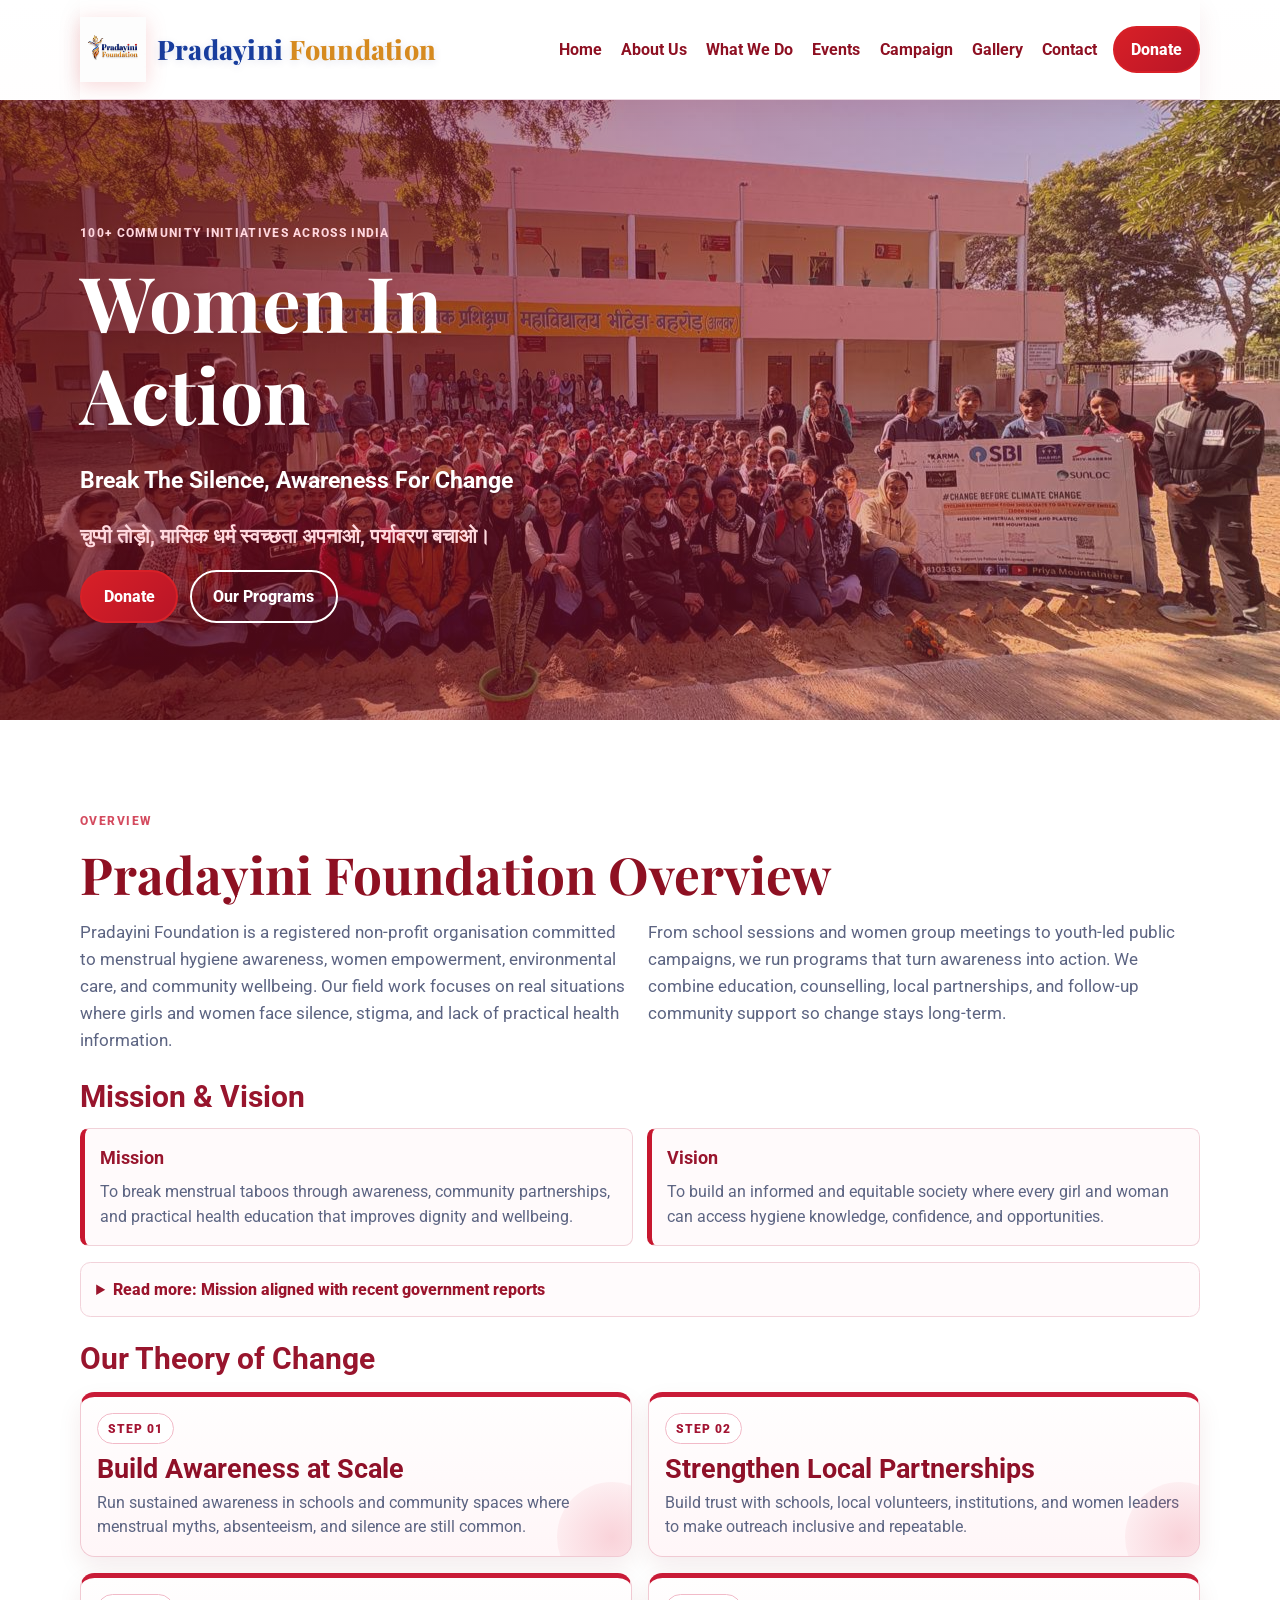
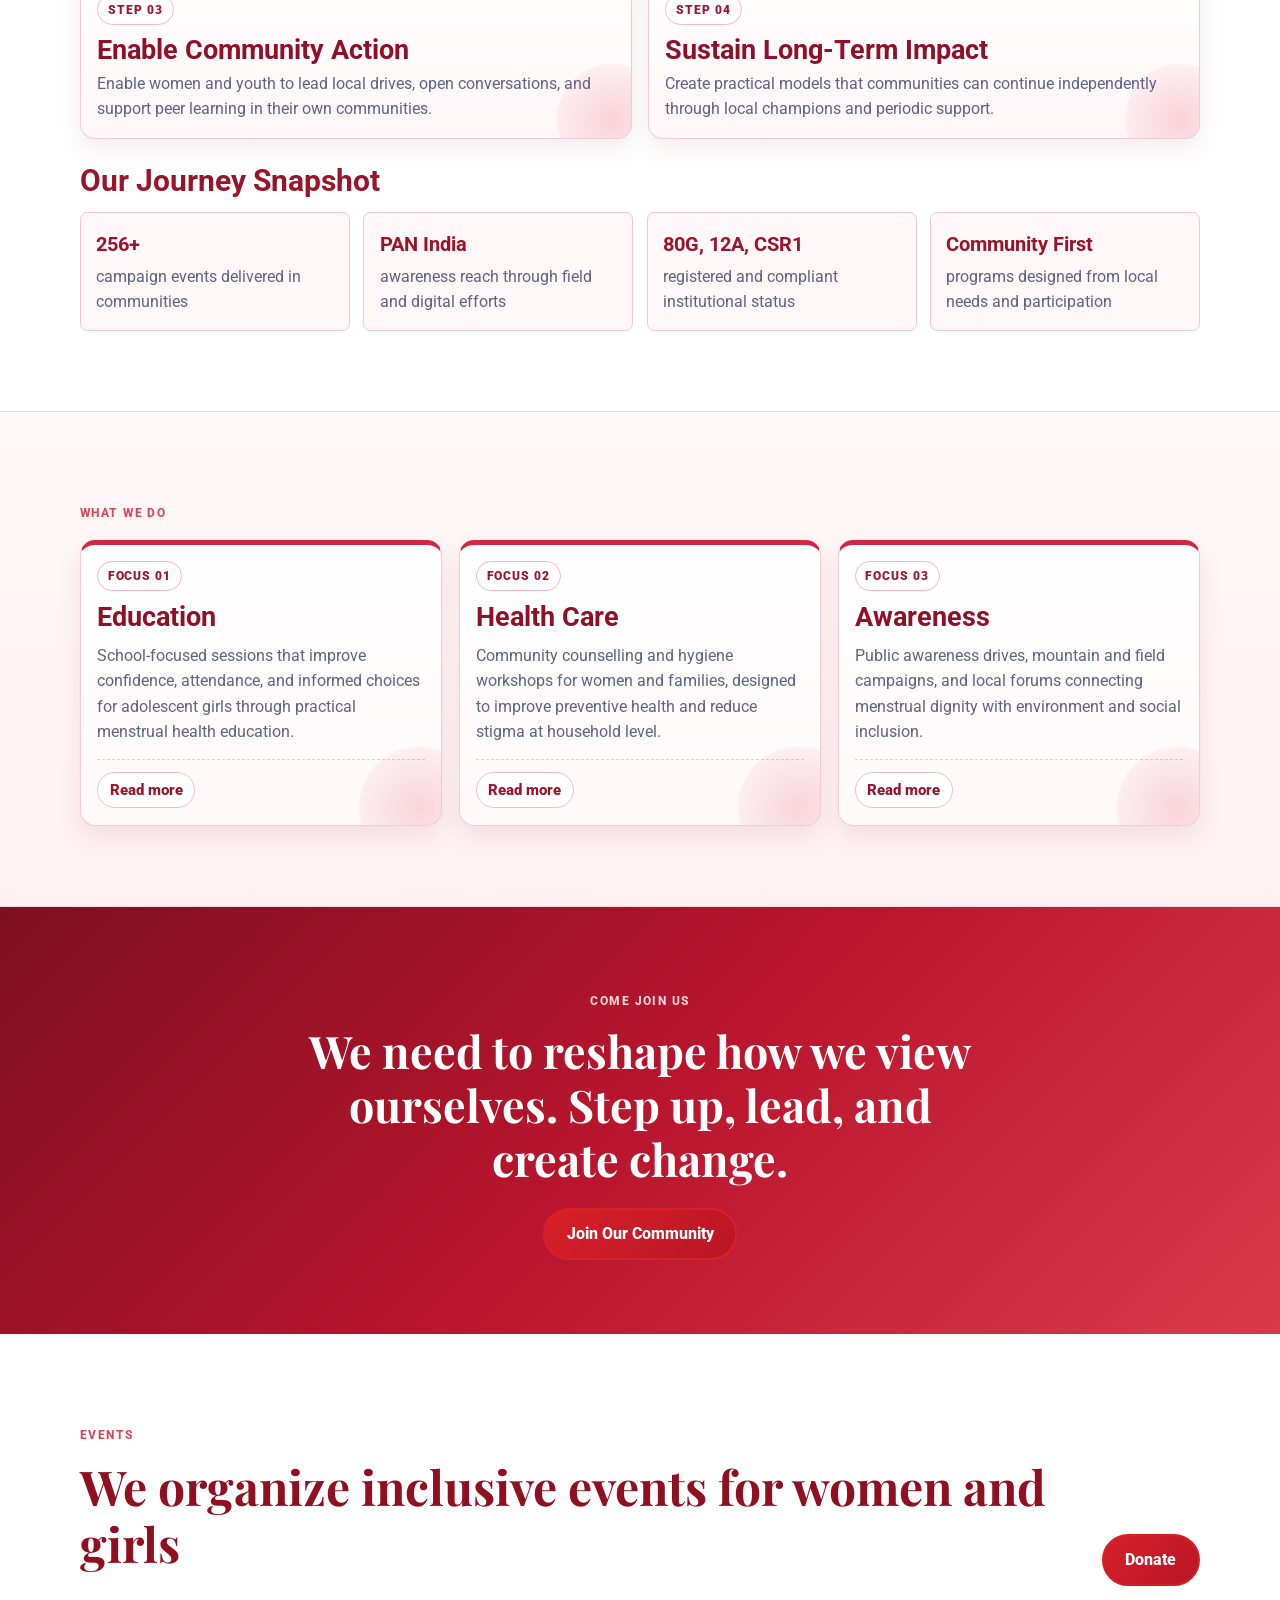
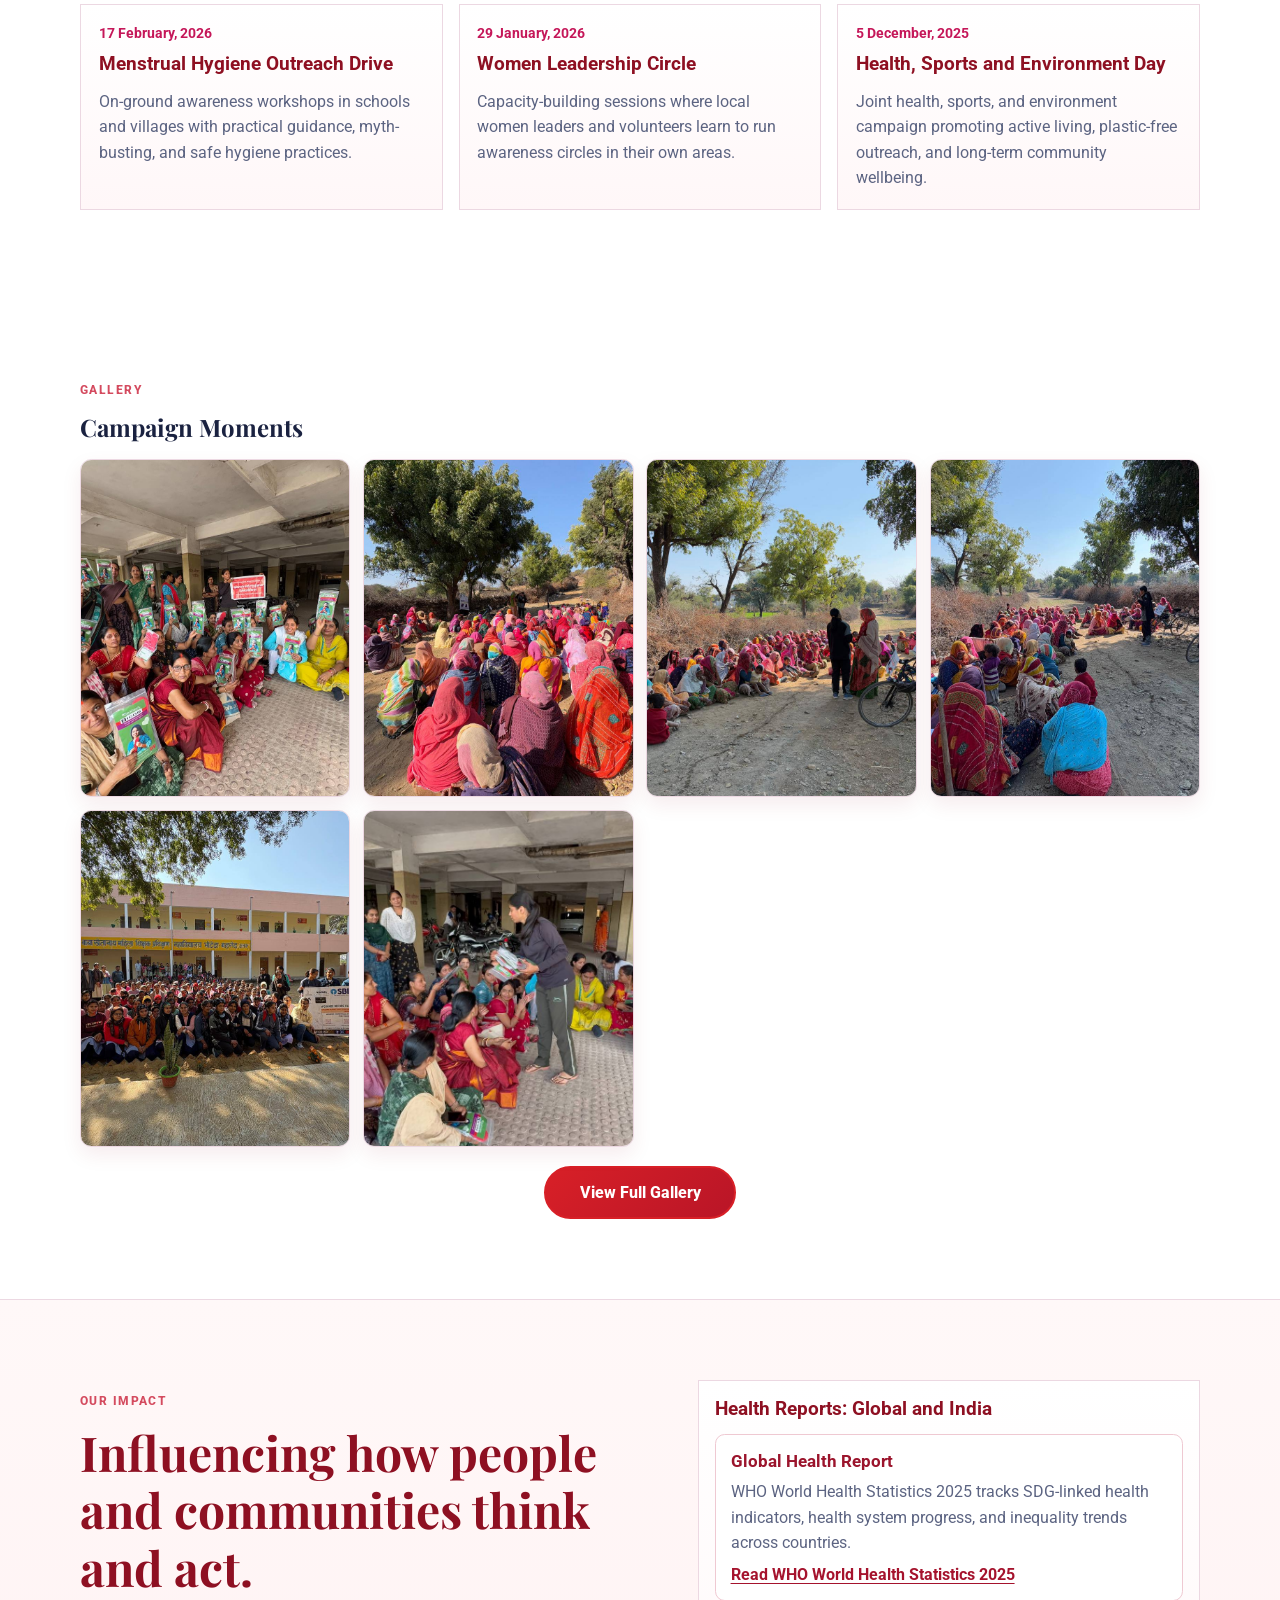
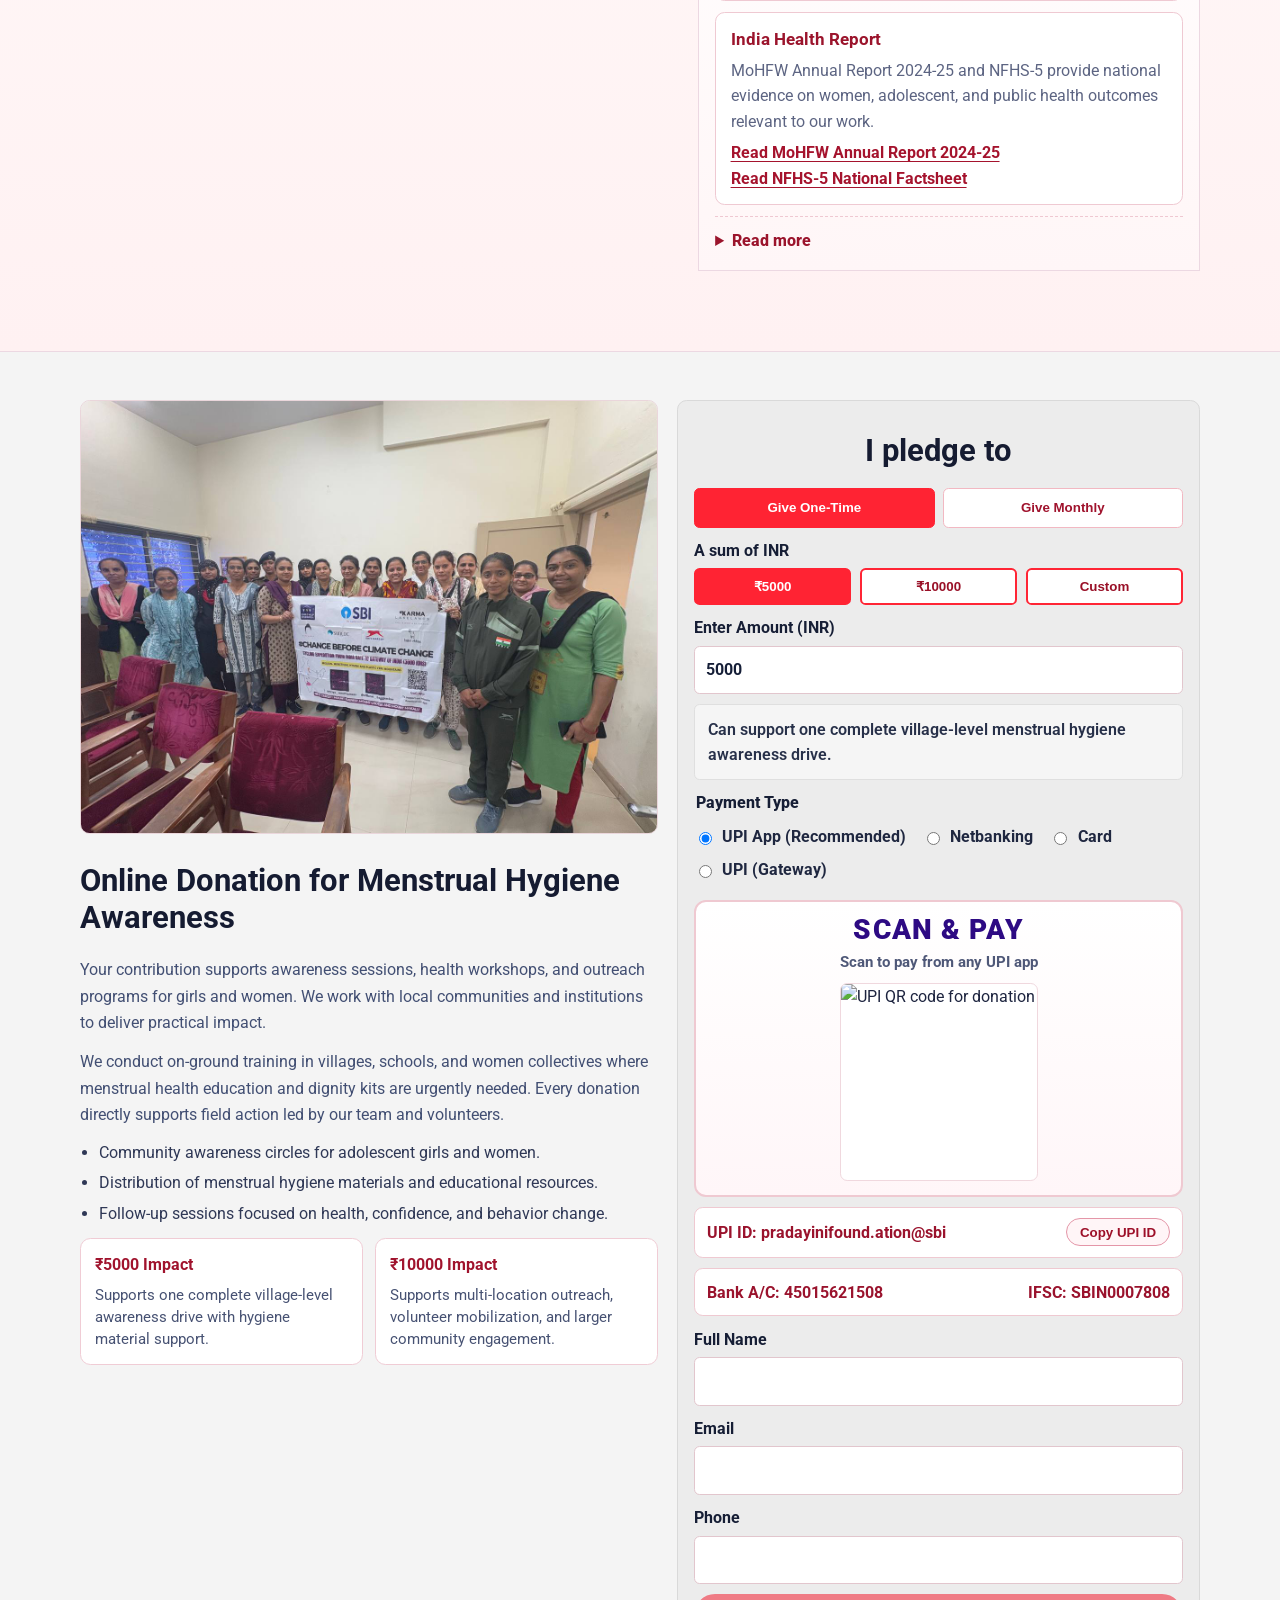
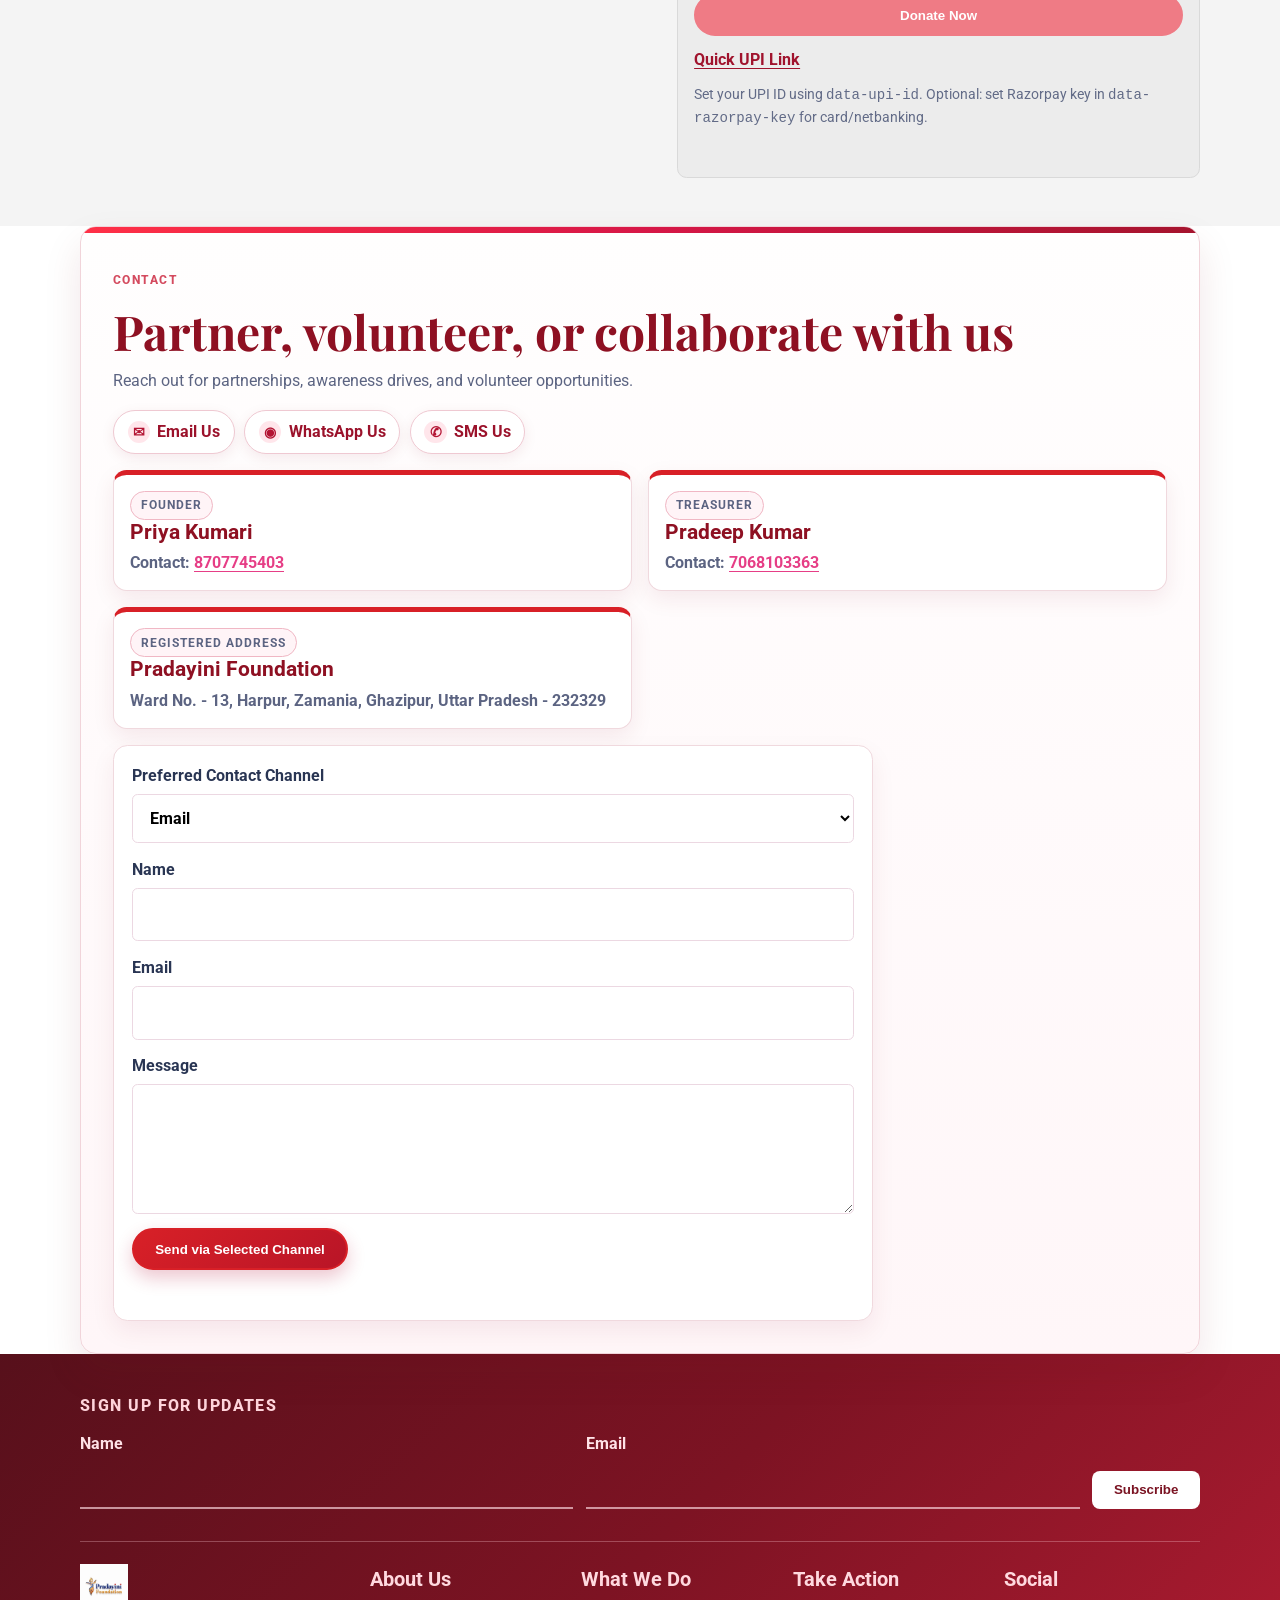
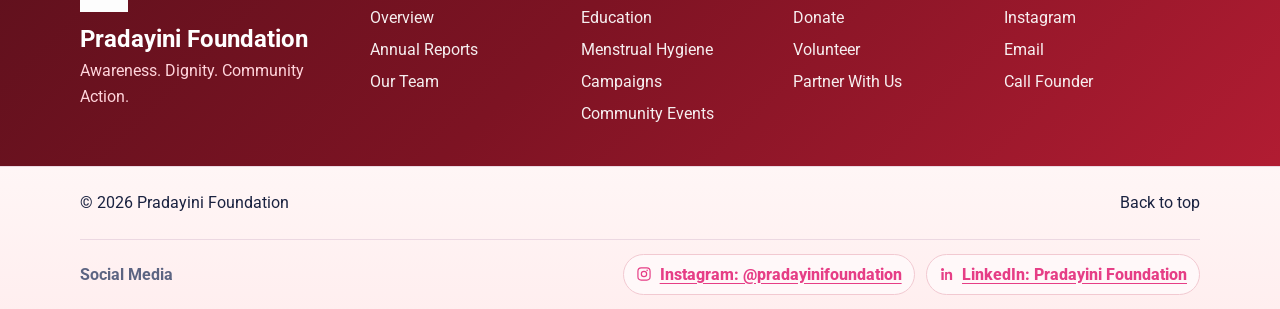
==== commit 62a285a9: "add NGO registered address to homepage and contact page" ====
--- a/index.html
+++ b/index.html
@@ -413,6 +413,11 @@
             <h3>Pradeep Kumar</h3>
             <p>Contact: <a href="tel:+917068103363">7068103363</a></p>
           </article>
+          <article>
+            <p class="lead-role">Registered Address</p>
+            <h3>Pradayini Foundation</h3>
+            <p>Ward No. - 13, Harpur, Zamania, Ghazipur, Uttar Pradesh - 232329</p>
+          </article>
         </div>
         <form
           class="contact-form"
--- a/styles.css
+++ b/styles.css
@@ -54,11 +54,15 @@
 
 .site-header {
   background: linear-gradient(180deg, #ffffff 0%, #fff5f6 100%);
+  padding-top: 100px;
 }
 
 .nav {
-  position: sticky;
+  position: fixed;
   top: 0;
+  left: 50%;
+  width: min(1120px, 92%);
+  transform: translateX(-50%);
   z-index: 1200;
   min-height: 100px;
   display: flex;
@@ -67,6 +71,7 @@
   border-bottom: 1px solid var(--line);
   background: rgba(255, 255, 255, 0.97);
   backdrop-filter: blur(6px);
+  box-shadow: 0 10px 24px rgba(142, 16, 34, 0.08);
 }
 
 .brand {
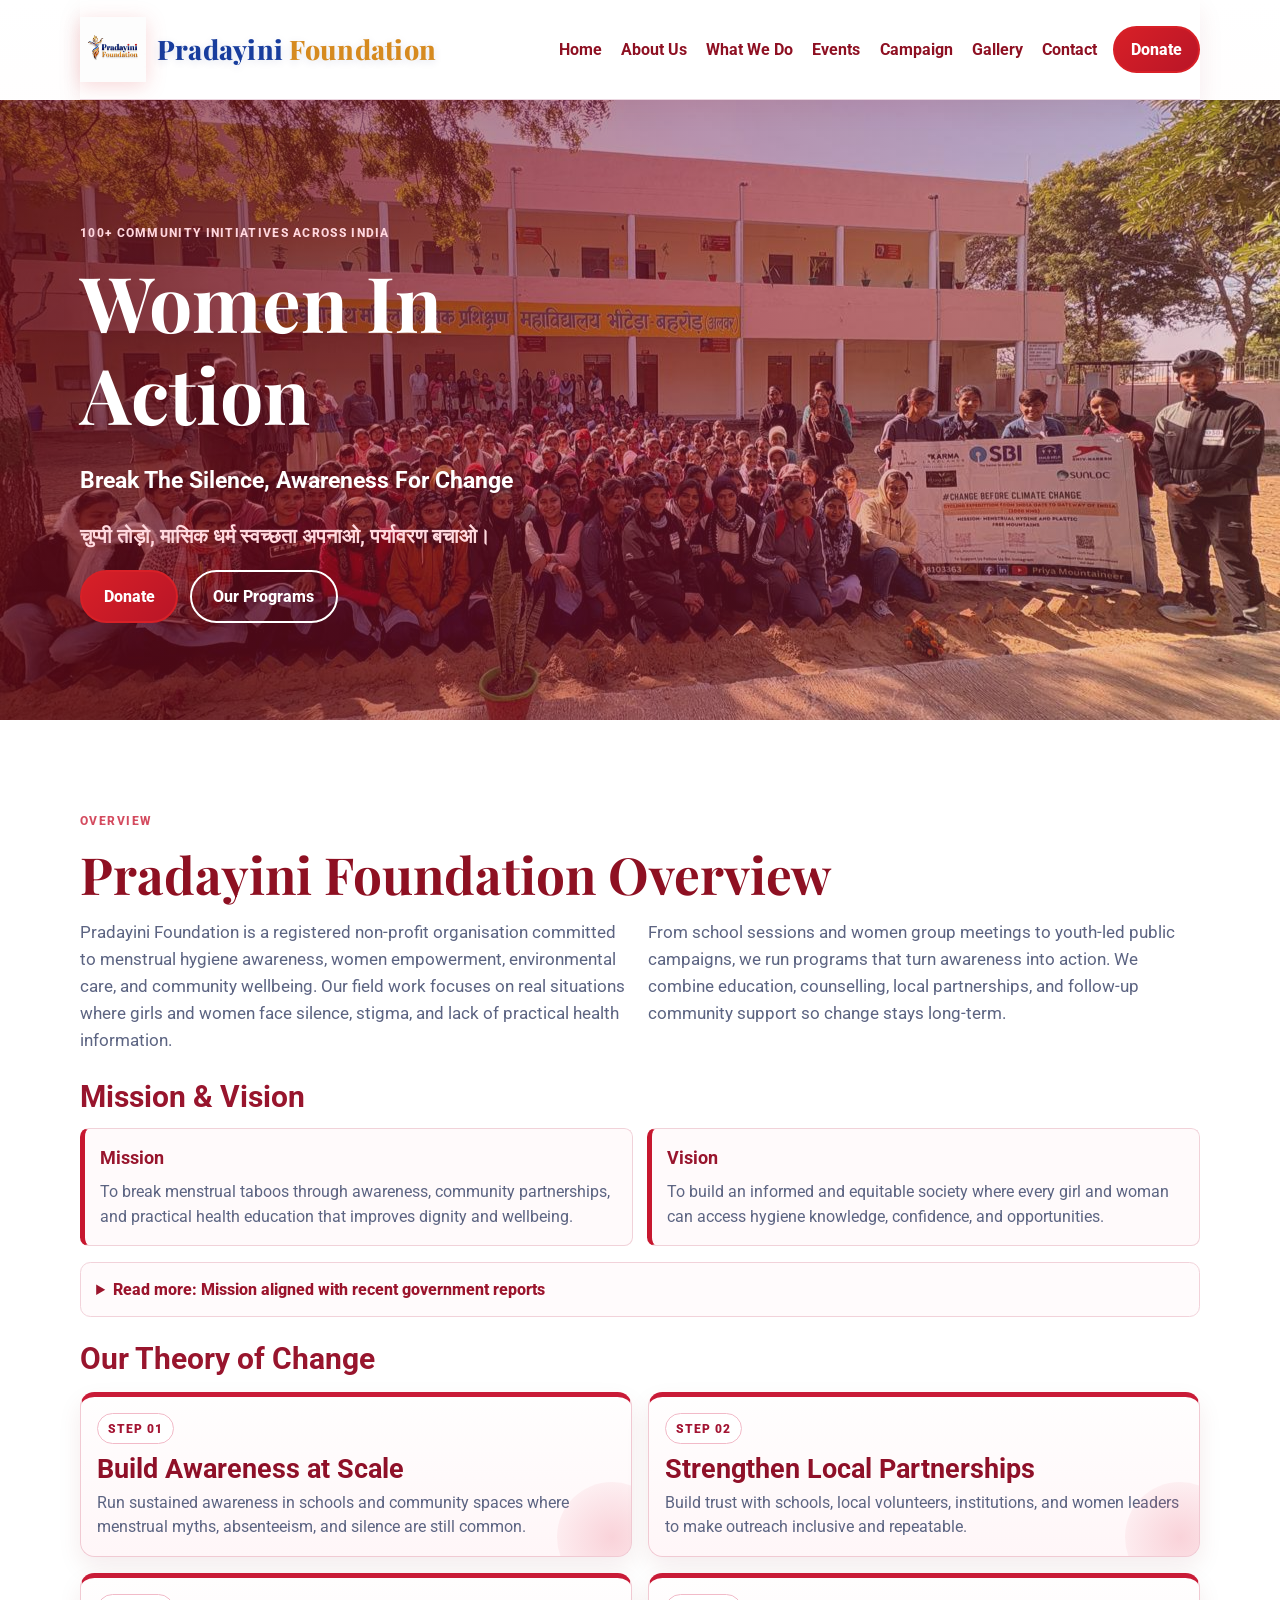
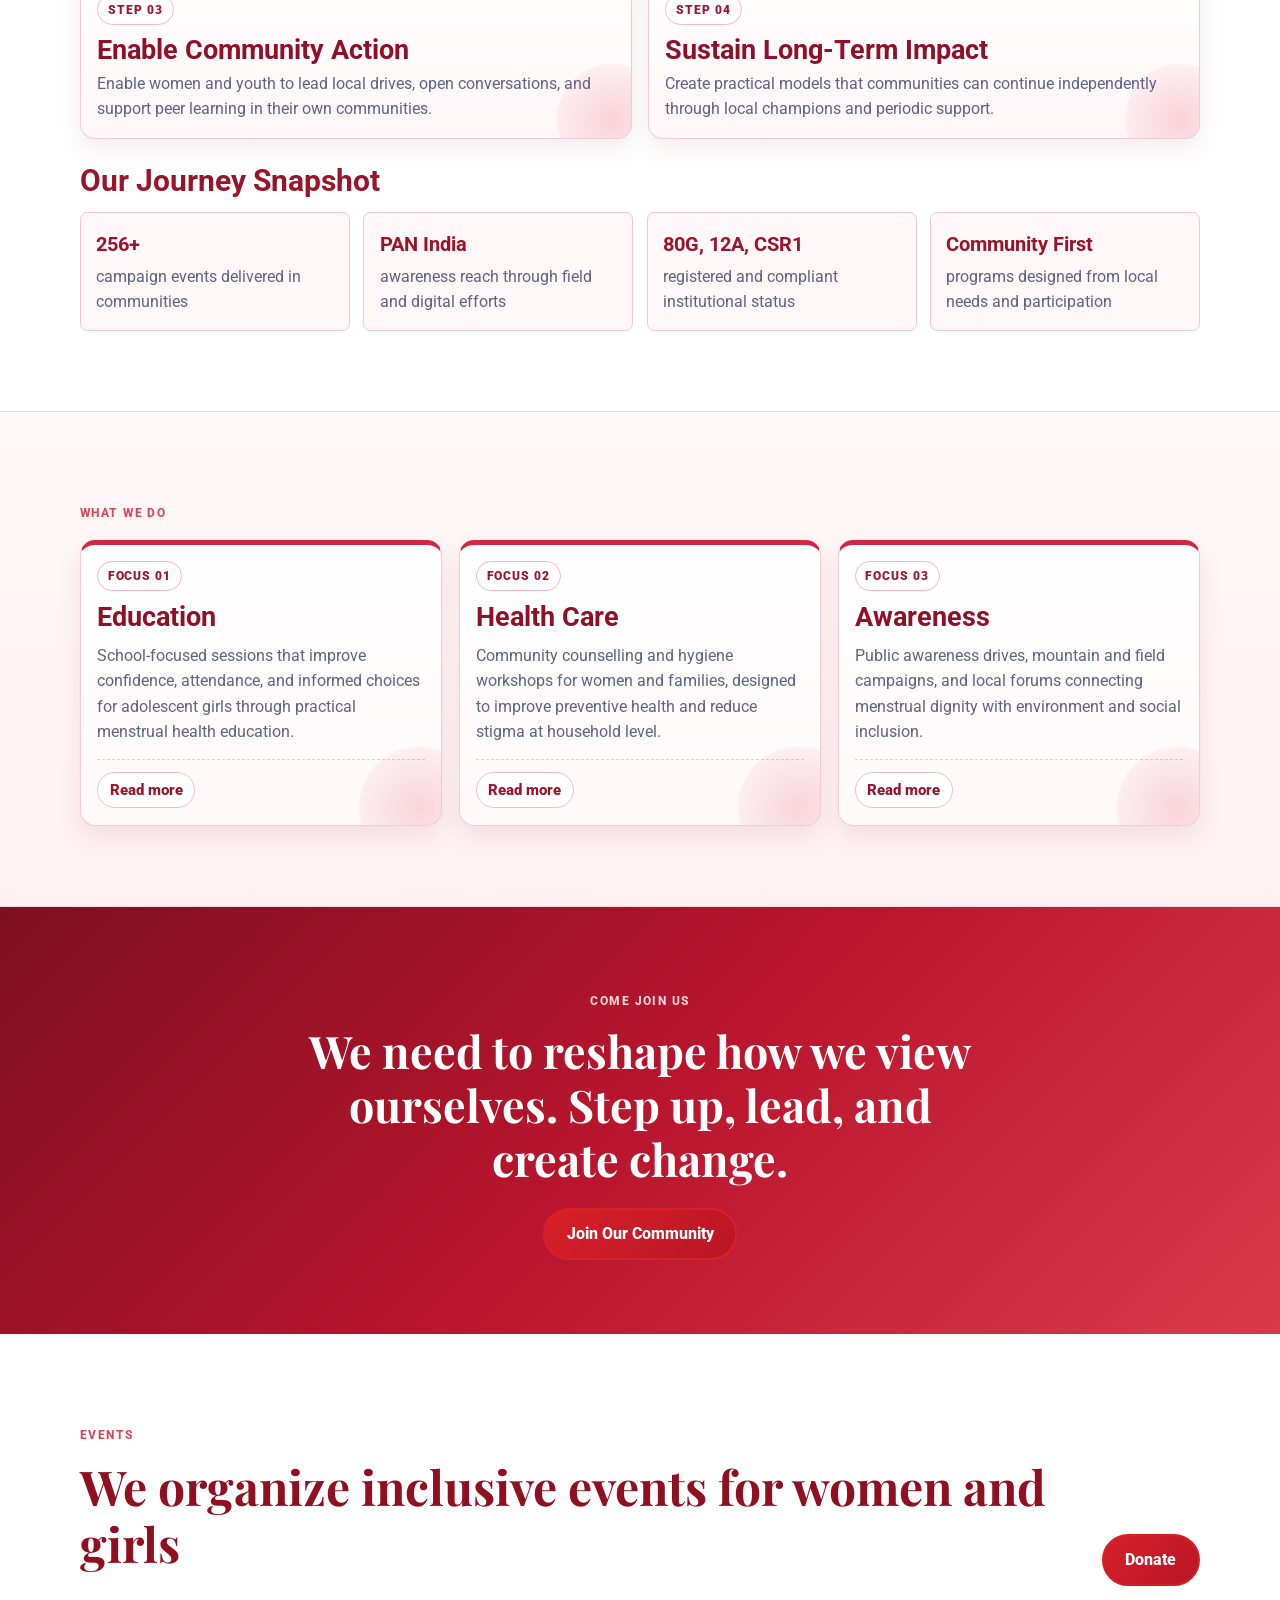
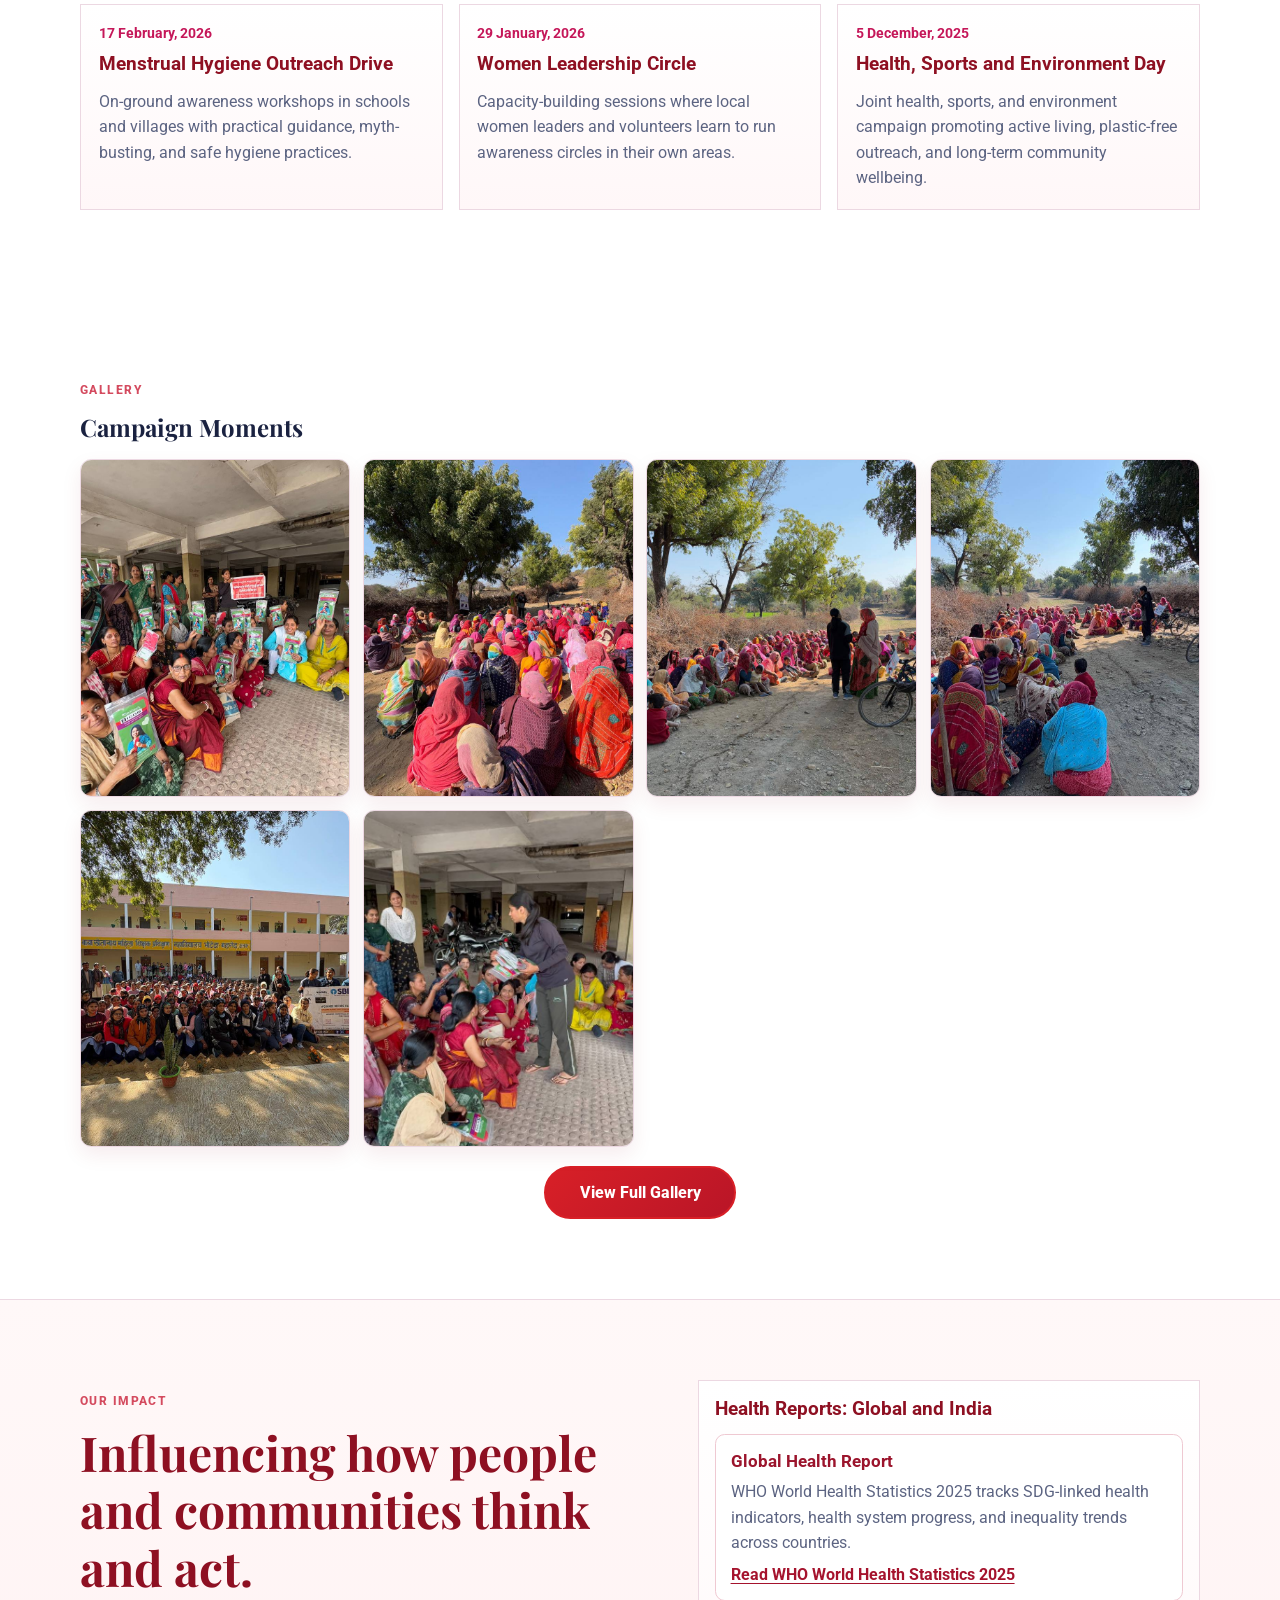
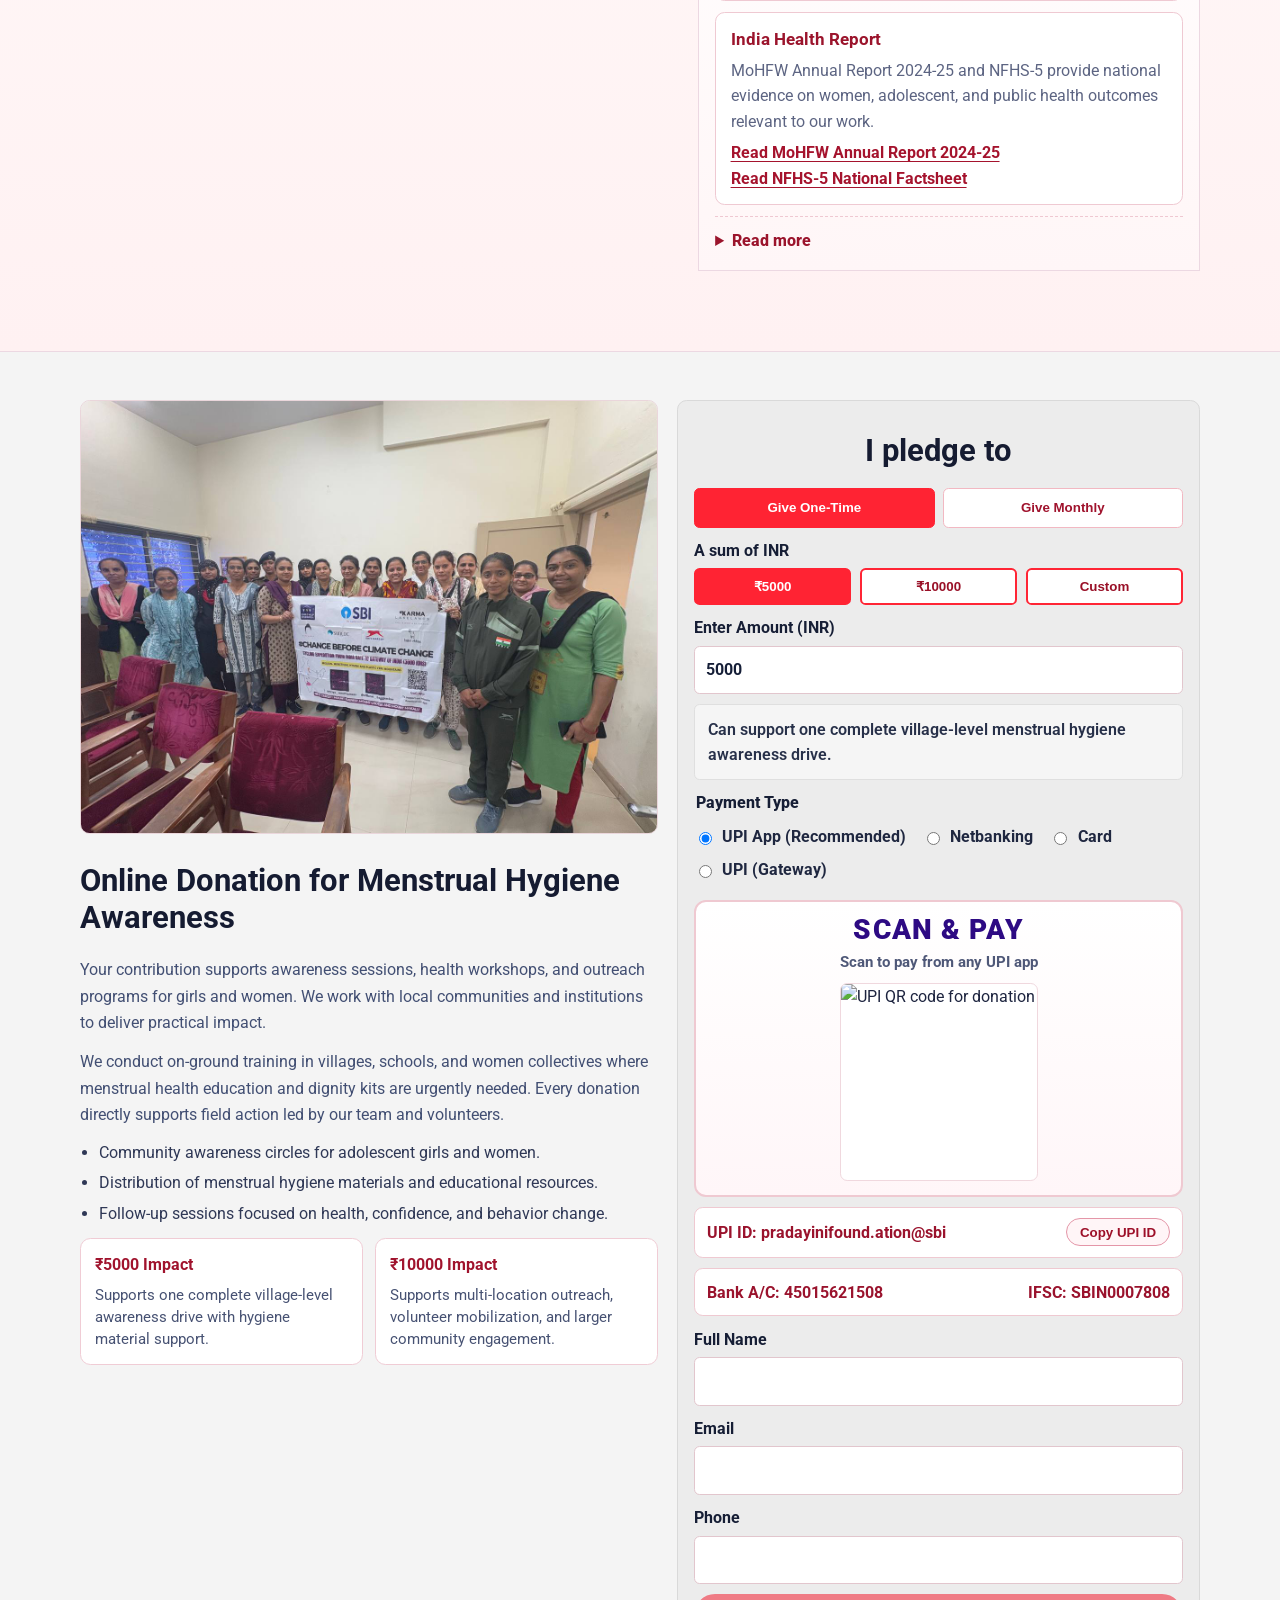
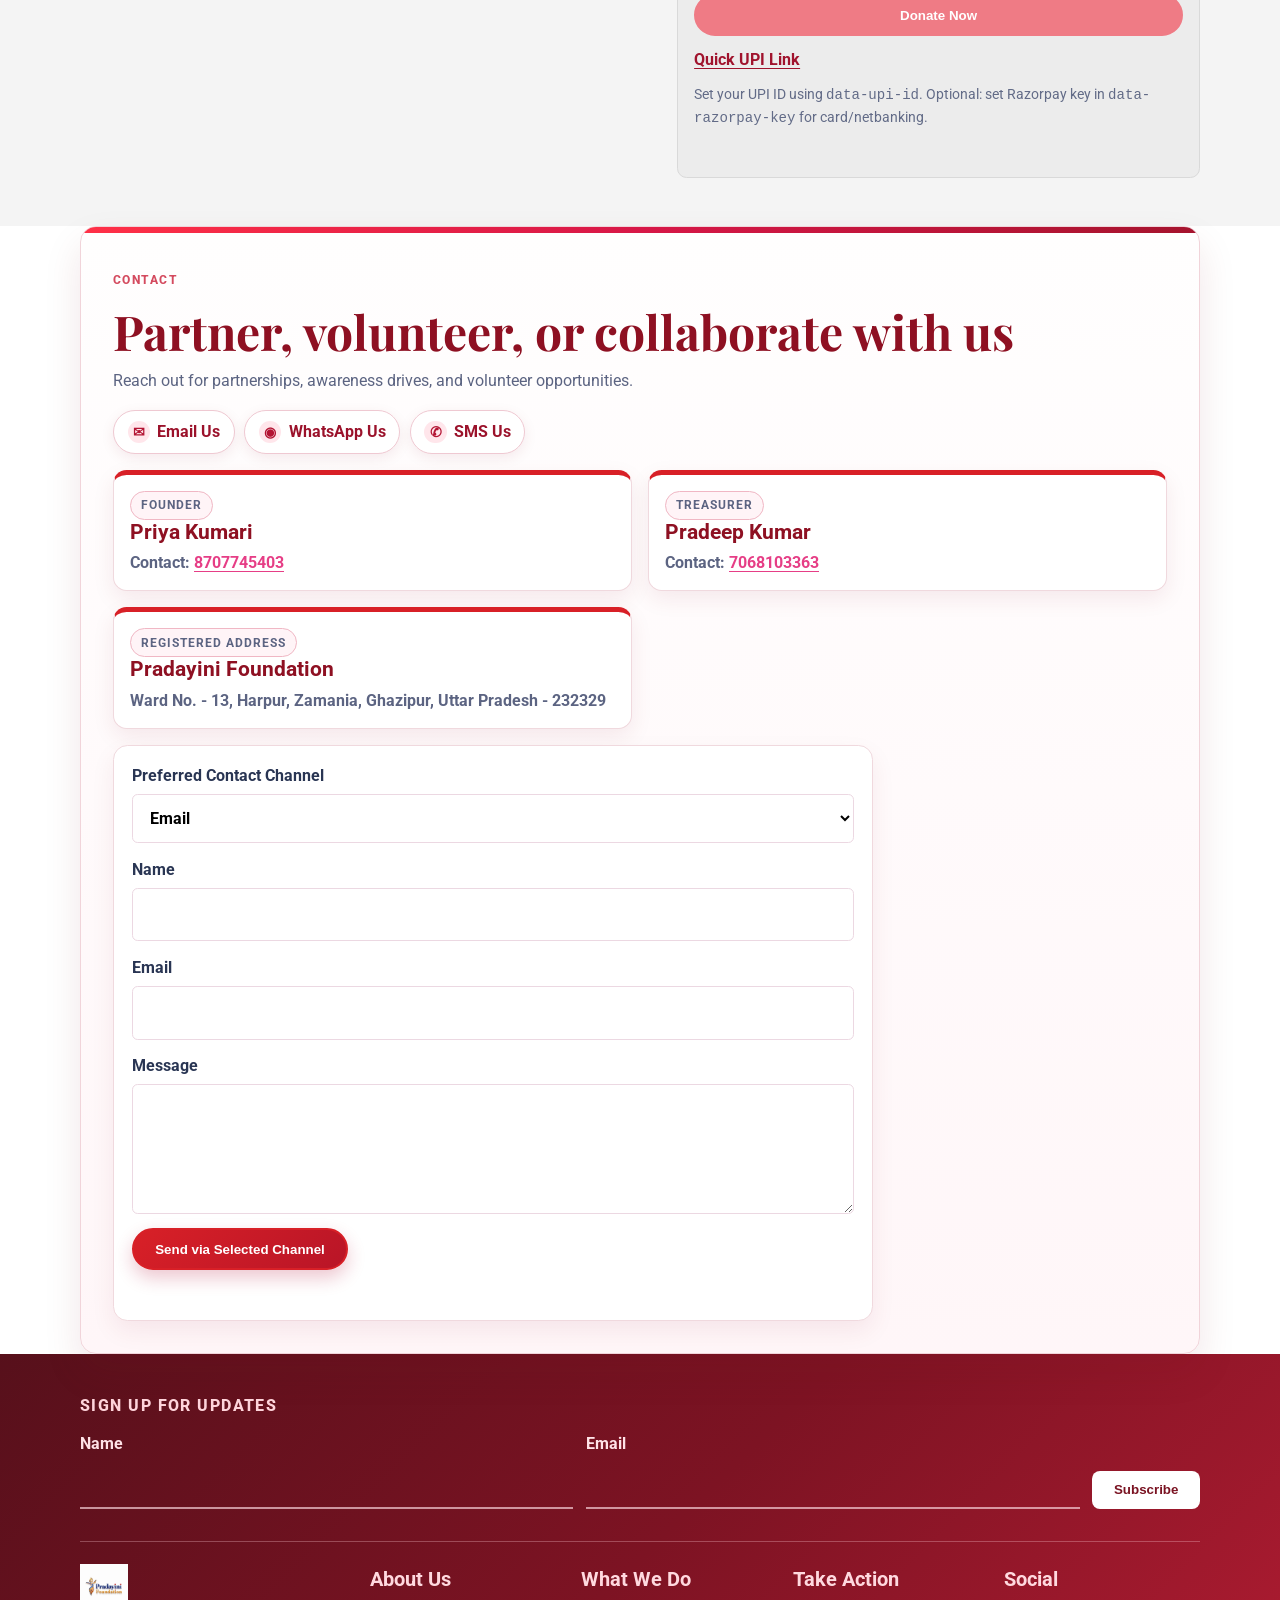
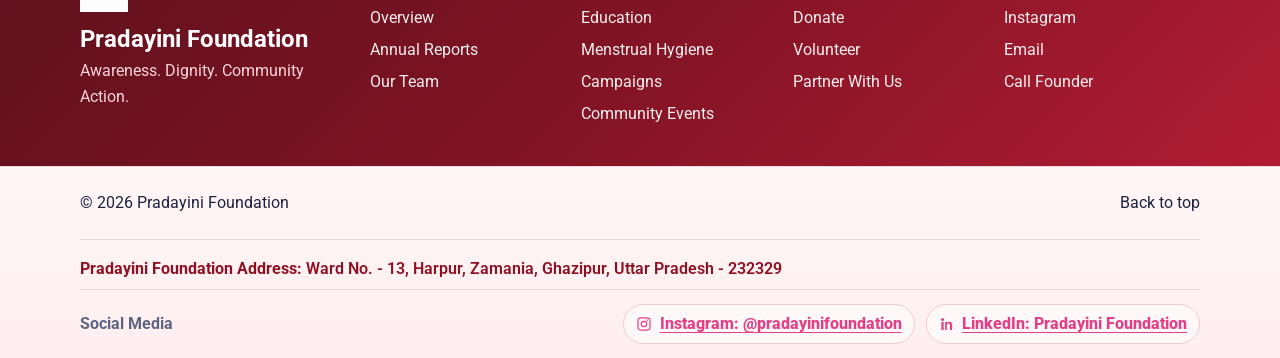
==== commit 2f11f739: "add NGO address to footer across all pages" ====
--- a/index.html
+++ b/index.html
@@ -506,6 +506,9 @@
       <p>© <span id="year"></span> Pradayini Foundation</p>
       <a href="#top">Back to top</a>
     </div>
+    <div class="container footer-address">
+      <p><strong>Pradayini Foundation Address:</strong> Ward No. - 13, Harpur, Zamania, Ghazipur, Uttar Pradesh - 232329</p>
+    </div>
     <div class="container social-last">
       <p>Social Media</p>
       <div class="social-links-row">
--- a/styles.css
+++ b/styles.css
@@ -1541,6 +1541,18 @@
   align-items: center;
   justify-content: space-between;
   gap: 1rem;
+}
+
+.footer-address {
+  border-top: 1px solid var(--line);
+  padding: 0.95rem 0 0.4rem;
+}
+
+.footer-address p {
+  margin: 0;
+  color: var(--blue-deep);
+  font-weight: 600;
+  line-height: 1.7;
 }
 
 .social-last {
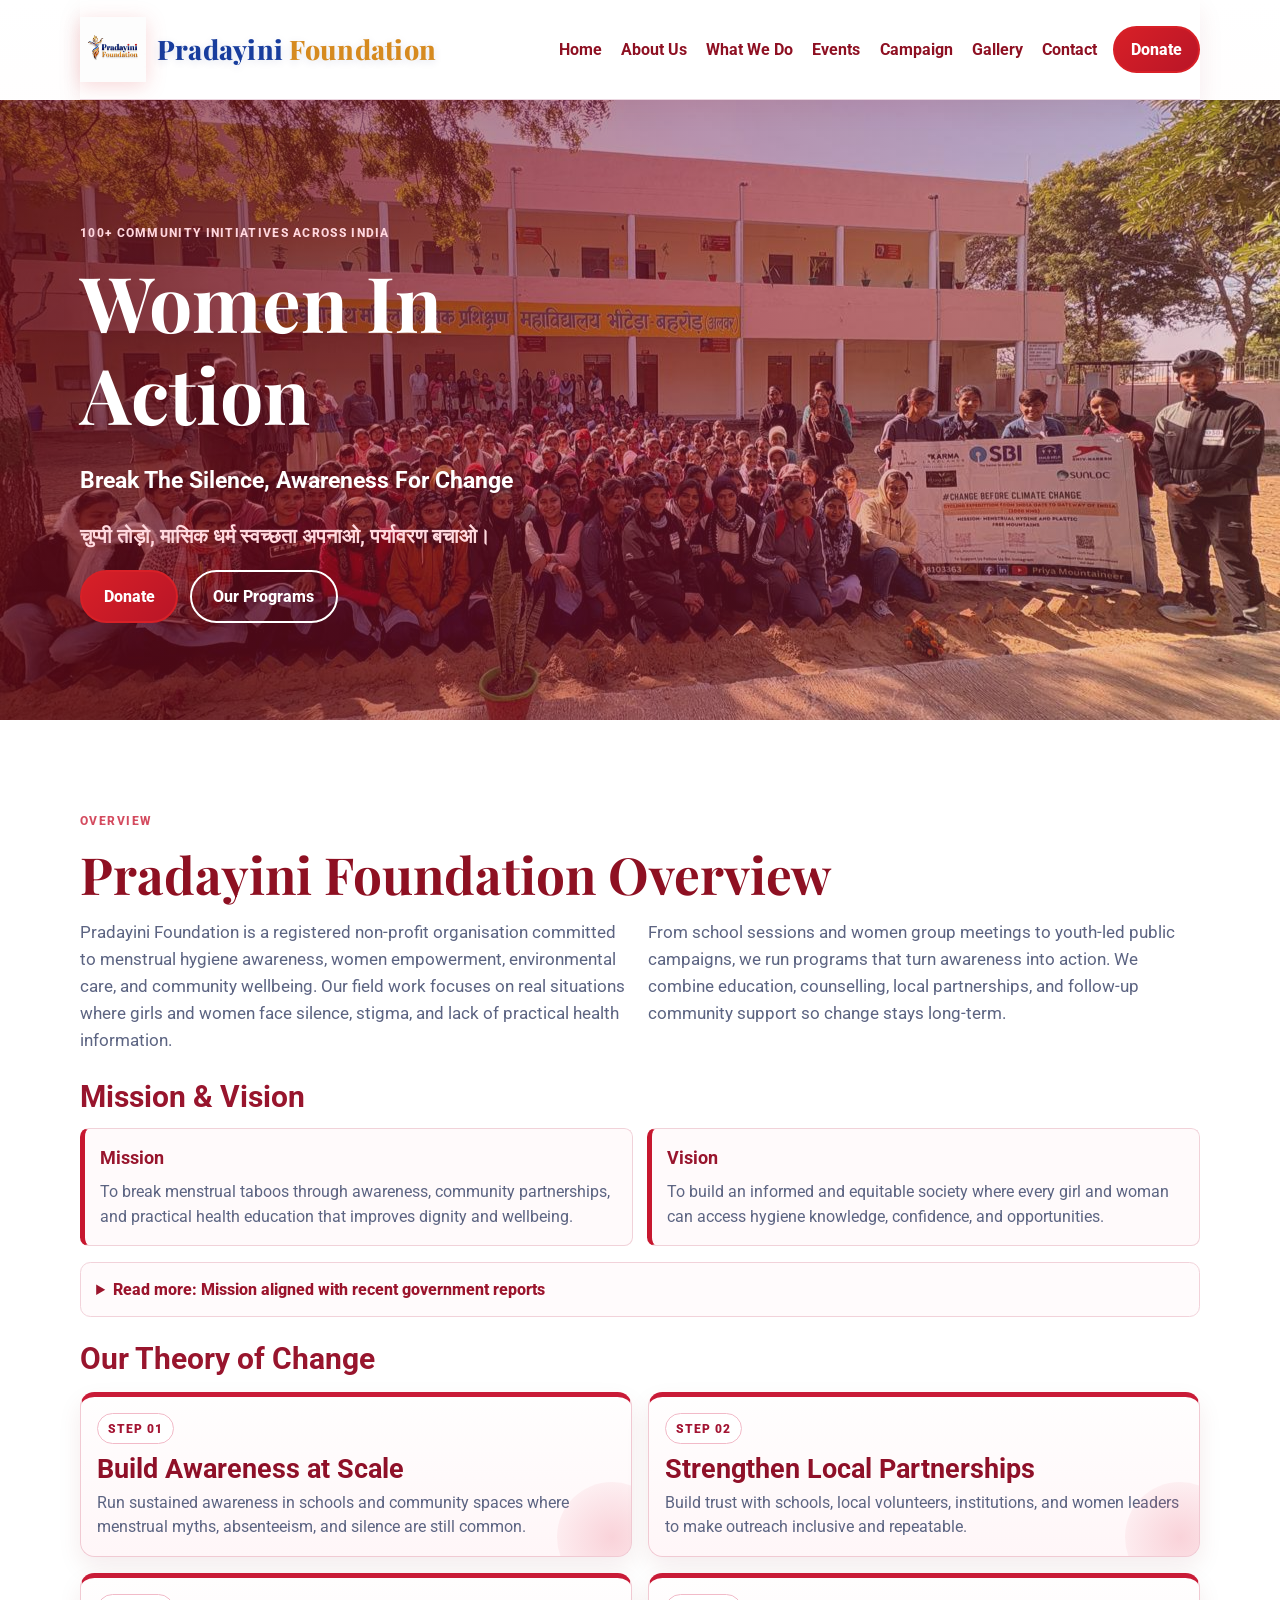
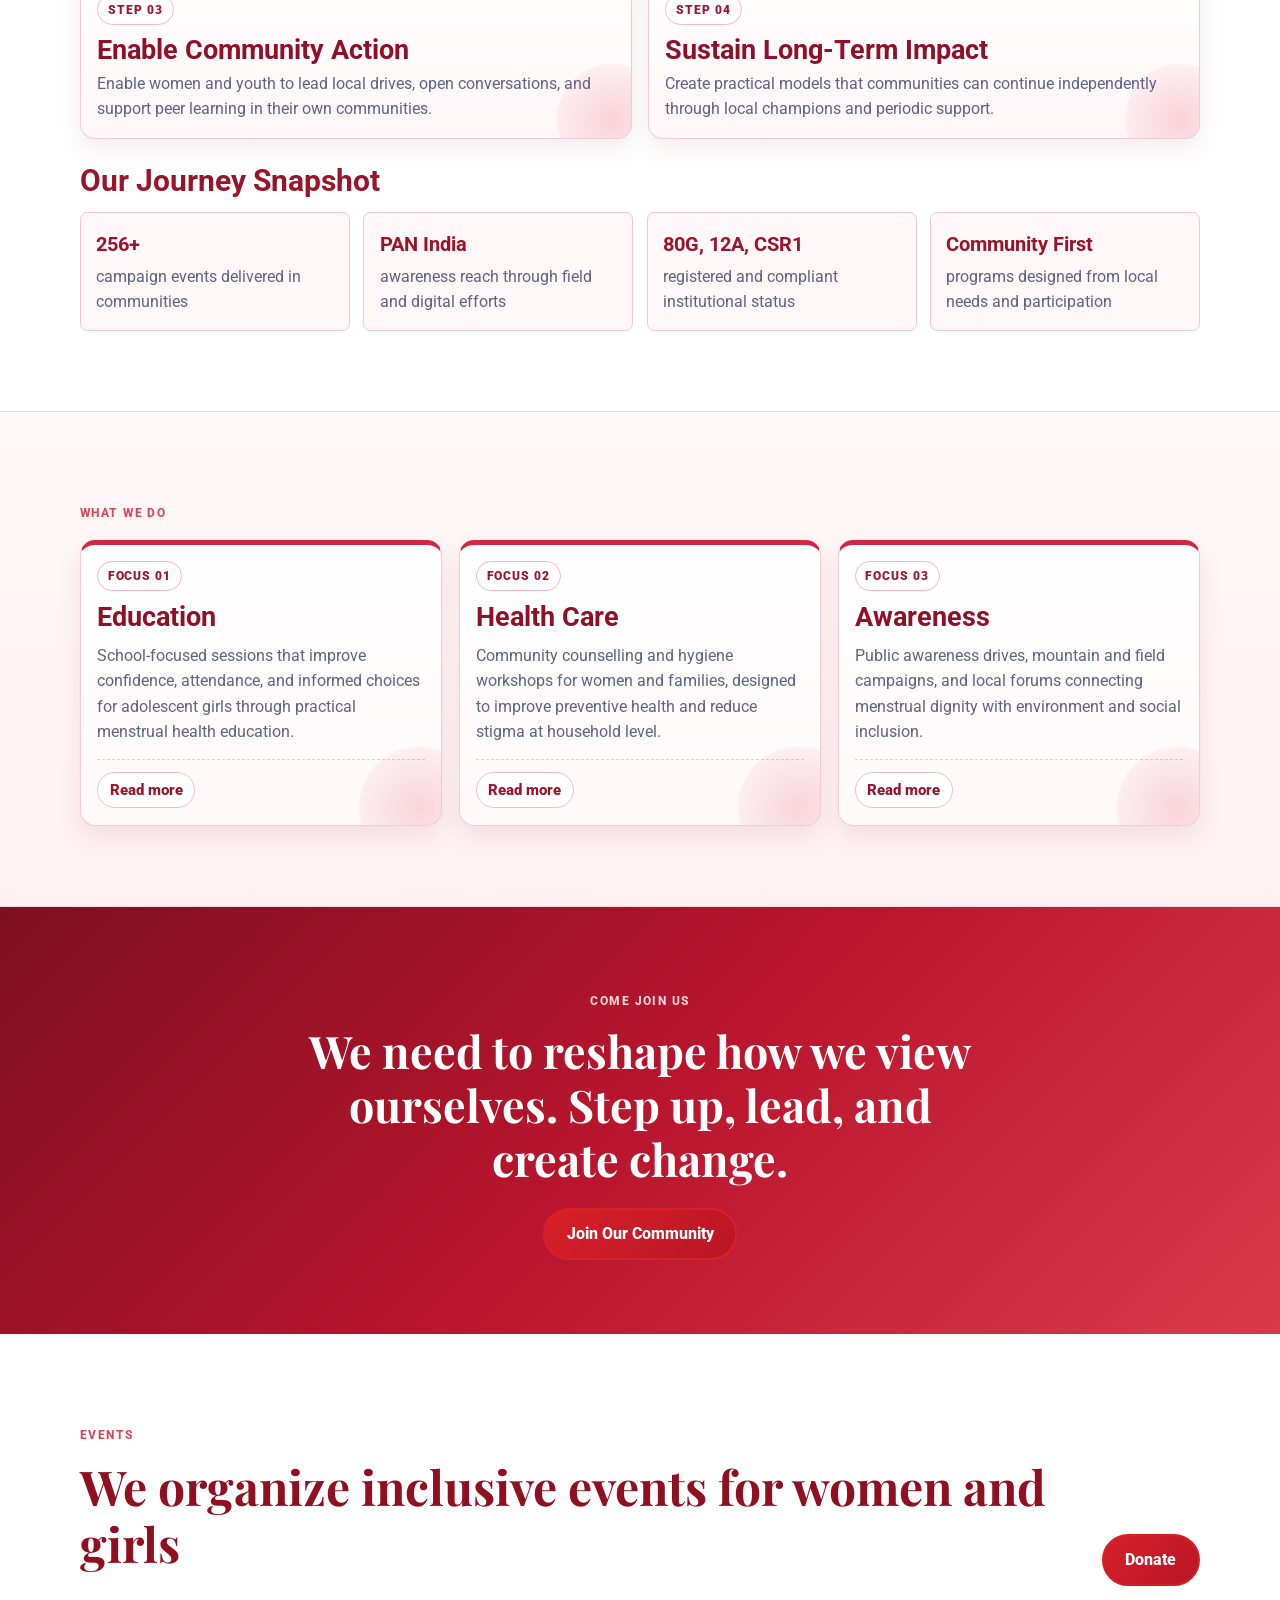
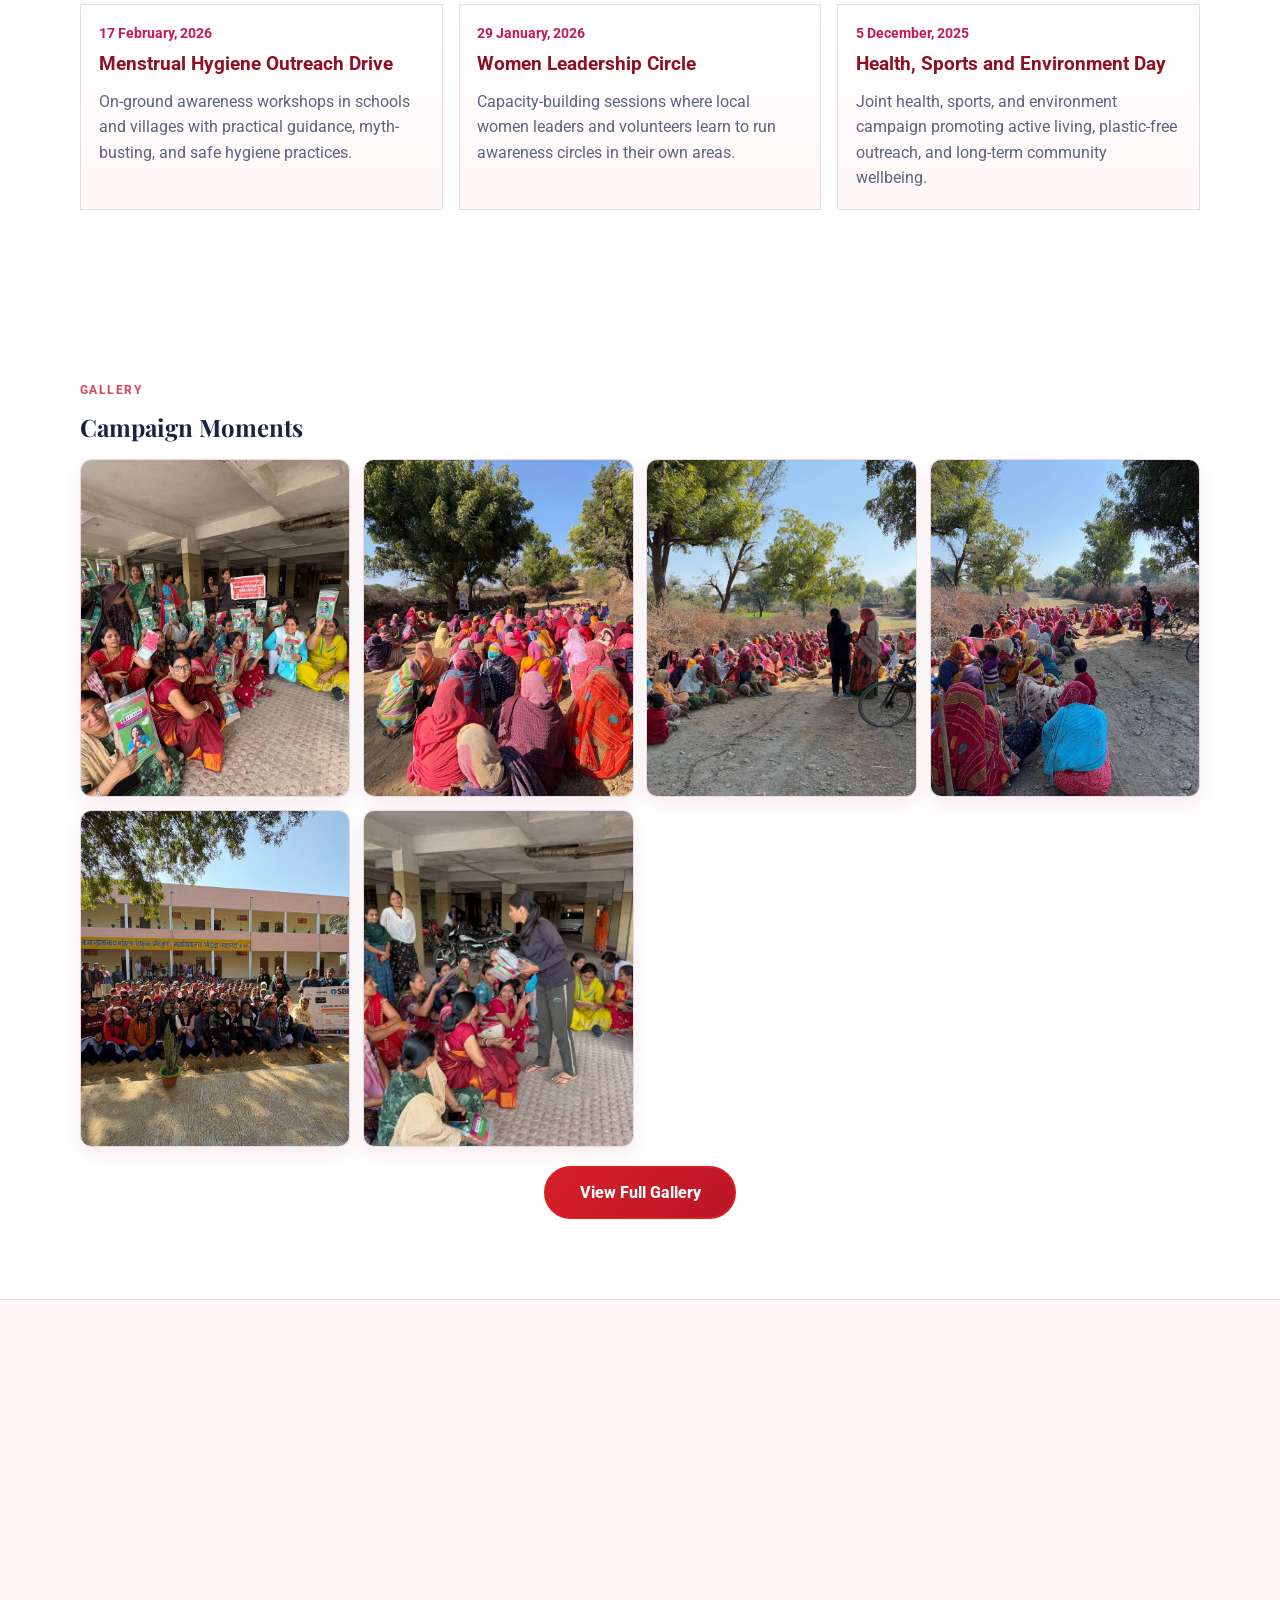
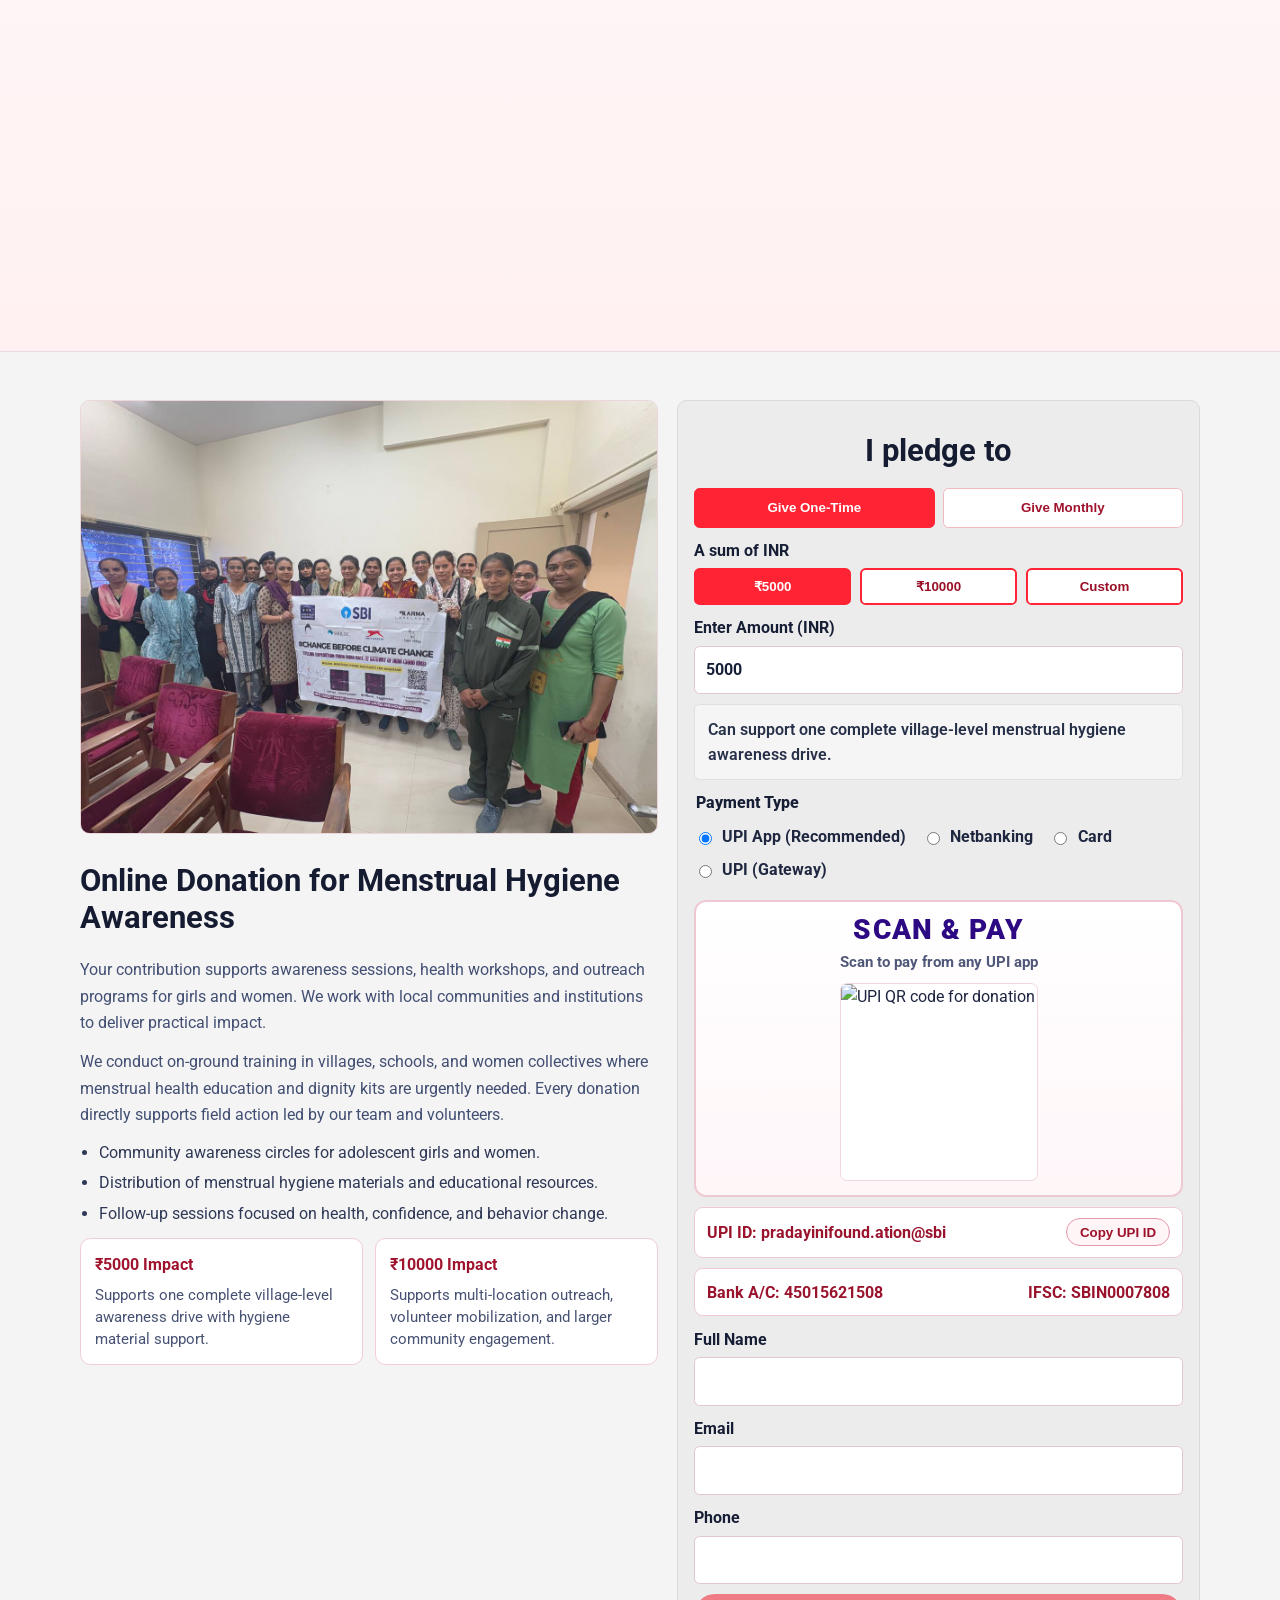
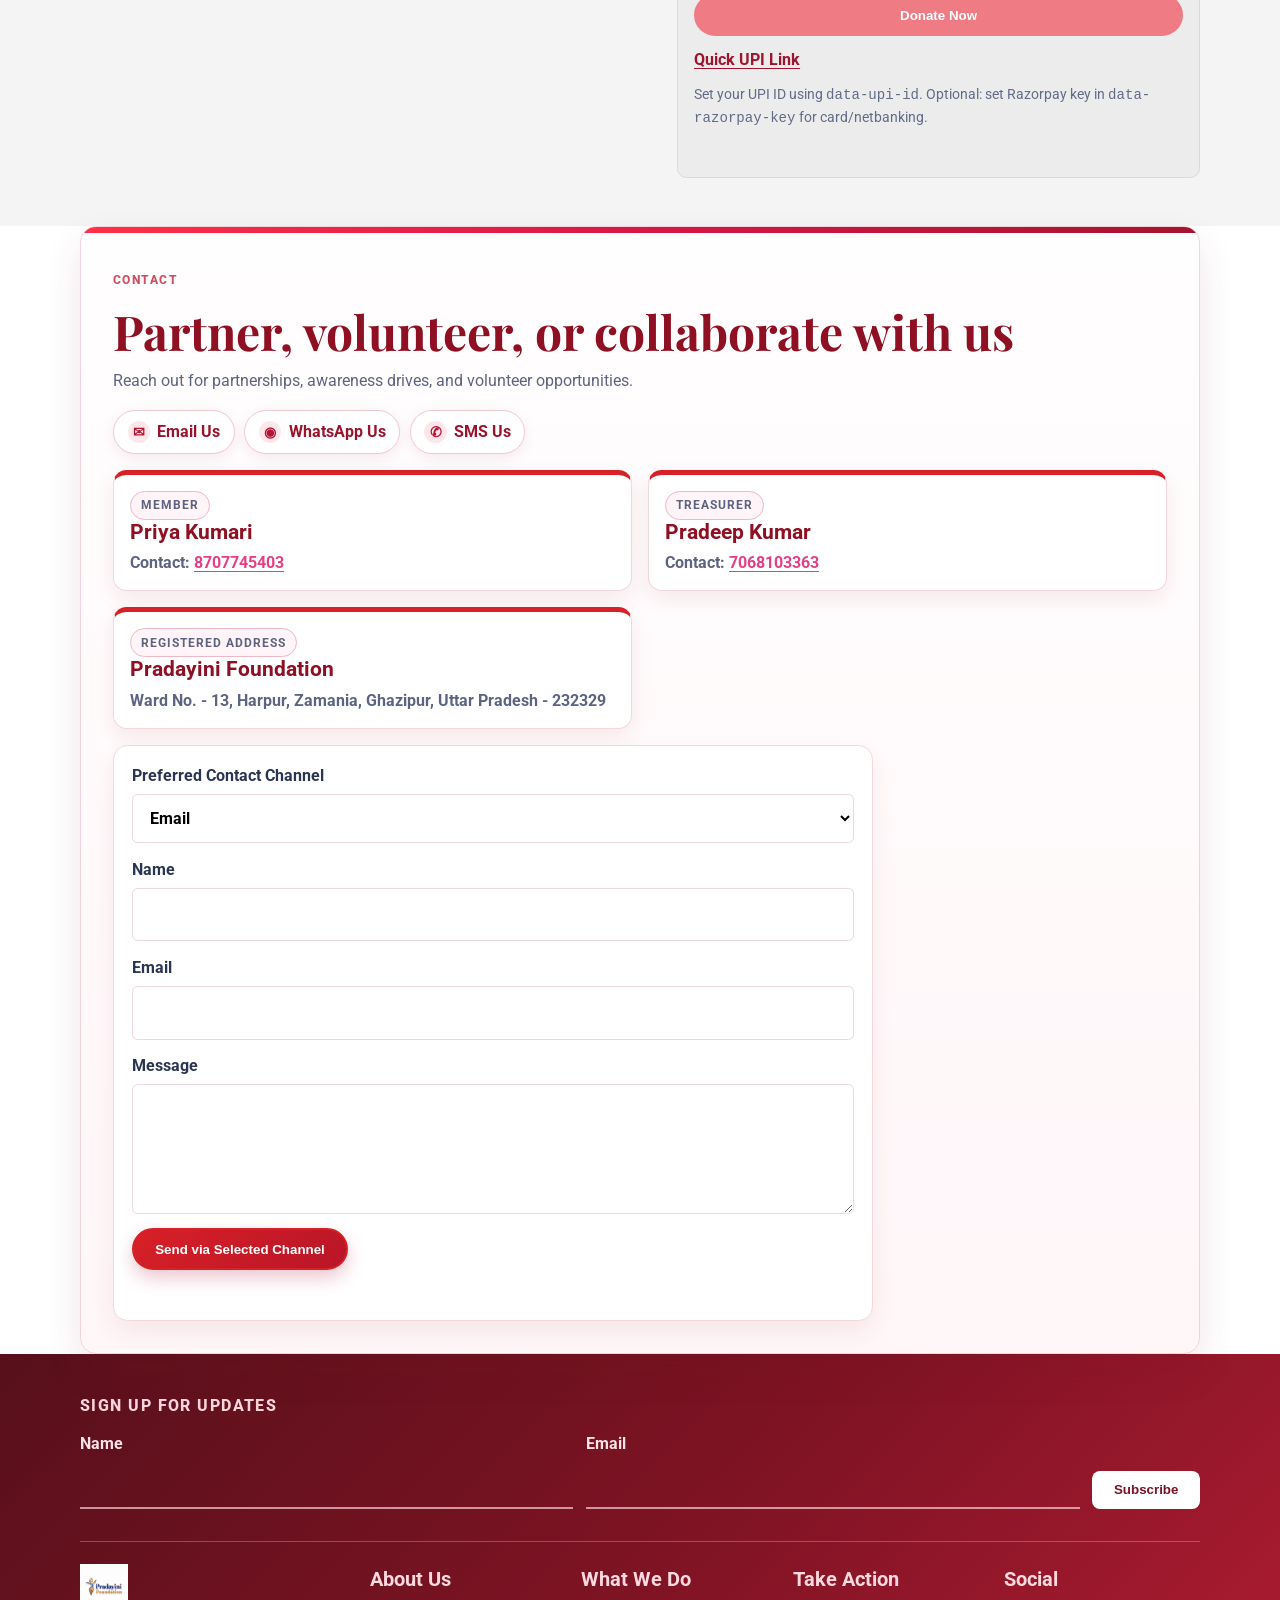
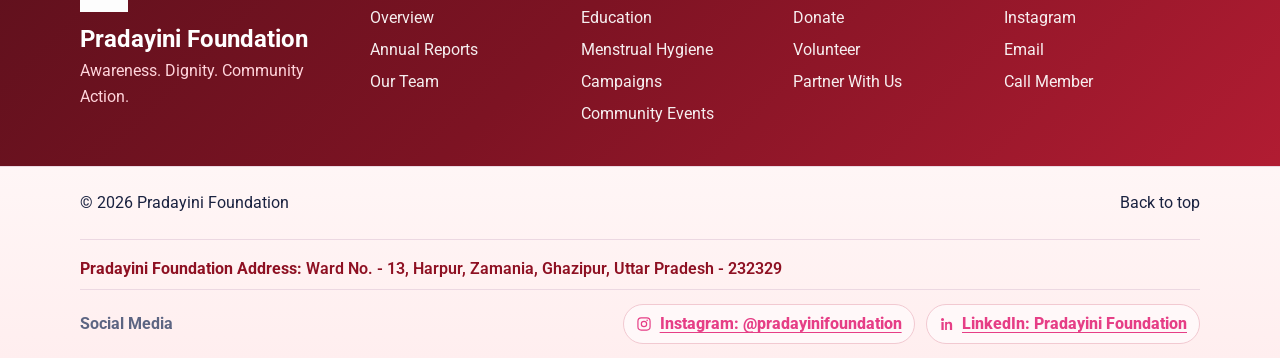
==== commit c52cdd12: "update Priya Kumari role to member and remove founder label" ====
--- a/index.html
+++ b/index.html
@@ -404,7 +404,7 @@
       <div class="contact-layout">
         <div class="contact-leads">
           <article>
-            <p class="lead-role">Founder</p>
+            <p class="lead-role">Member</p>
             <h3>Priya Kumari</h3>
             <p>Contact: <a href="tel:+918707745403">8707745403</a></p>
           </article>
@@ -496,7 +496,7 @@
         <h4>Social</h4>
         <a href="https://instagram.com/pradayinifoundation" target="_blank" rel="noopener noreferrer">Instagram</a>
         <a href="mailto:pradayinifoundation@gmail.com">Email</a>
-        <a href="tel:+918707745403">Call Founder</a>
+        <a href="tel:+918707745403">Call Member</a>
       </div>
     </div>
   </section>
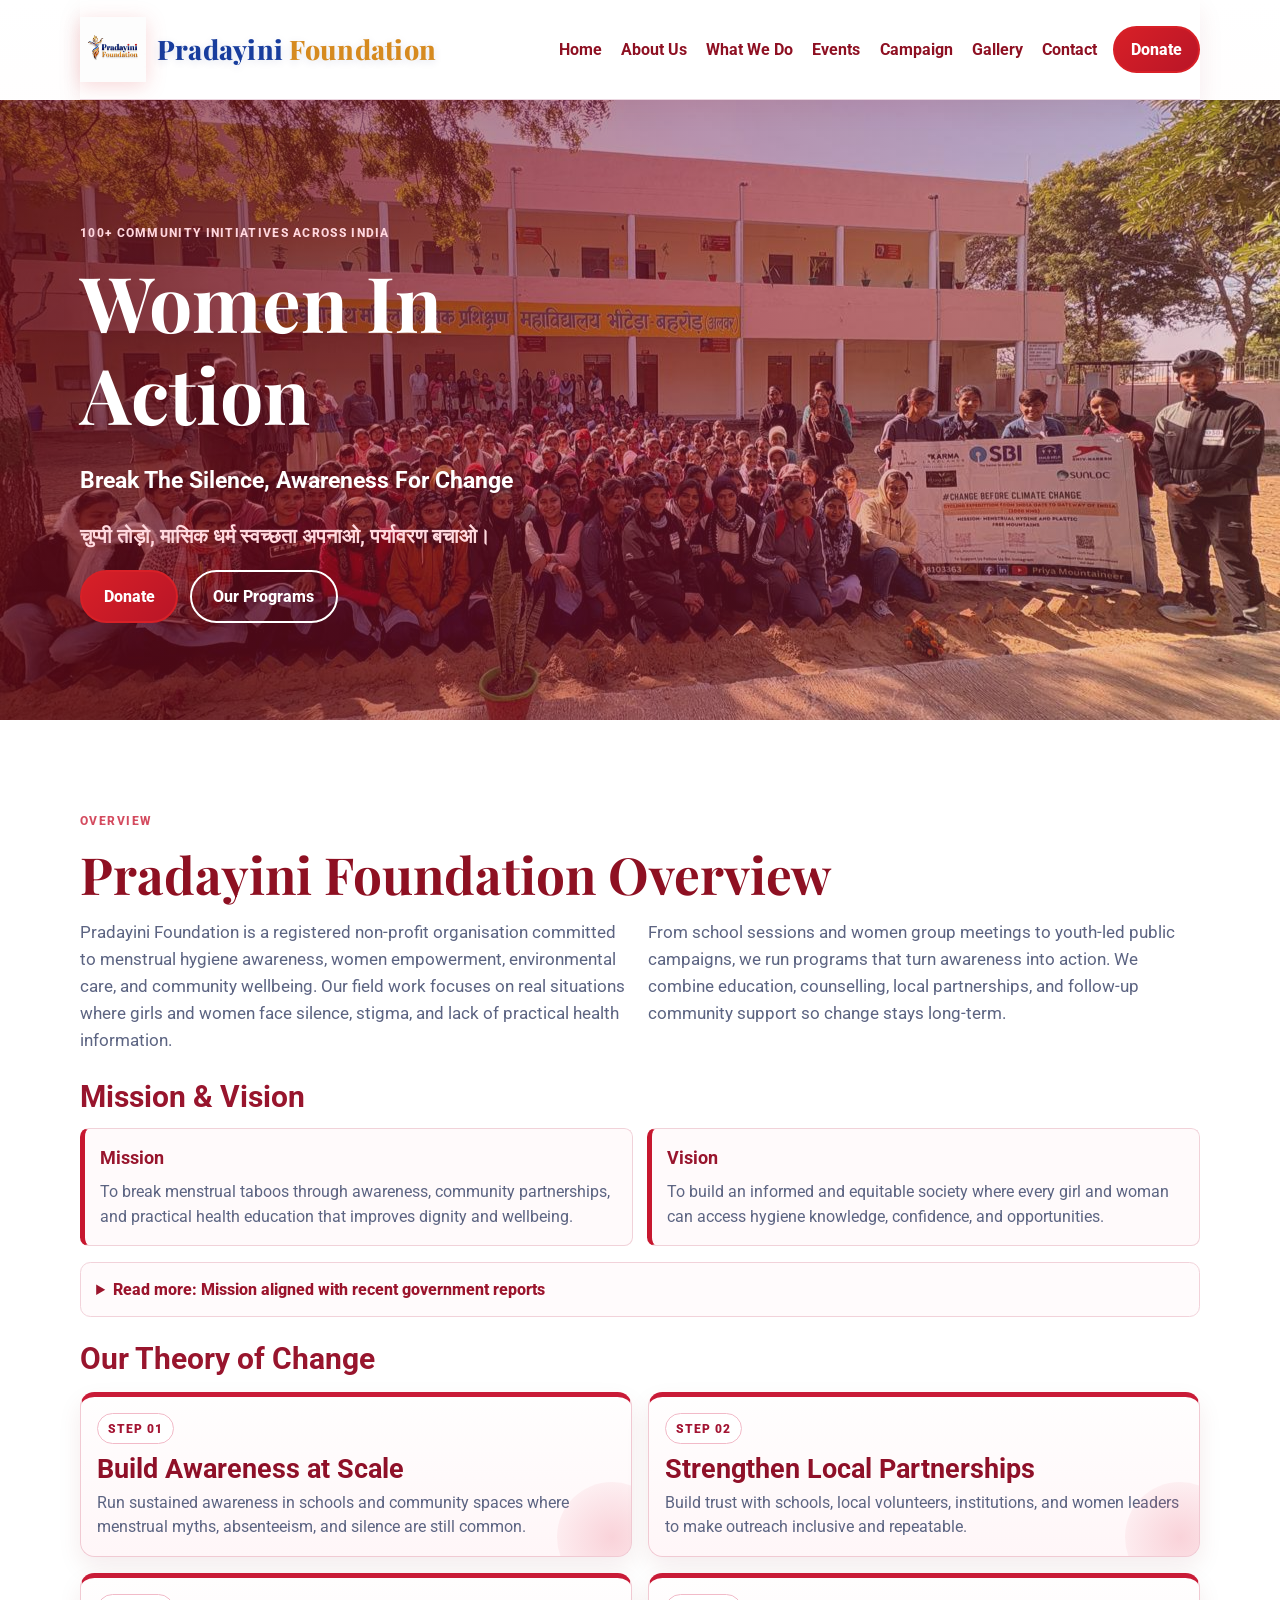
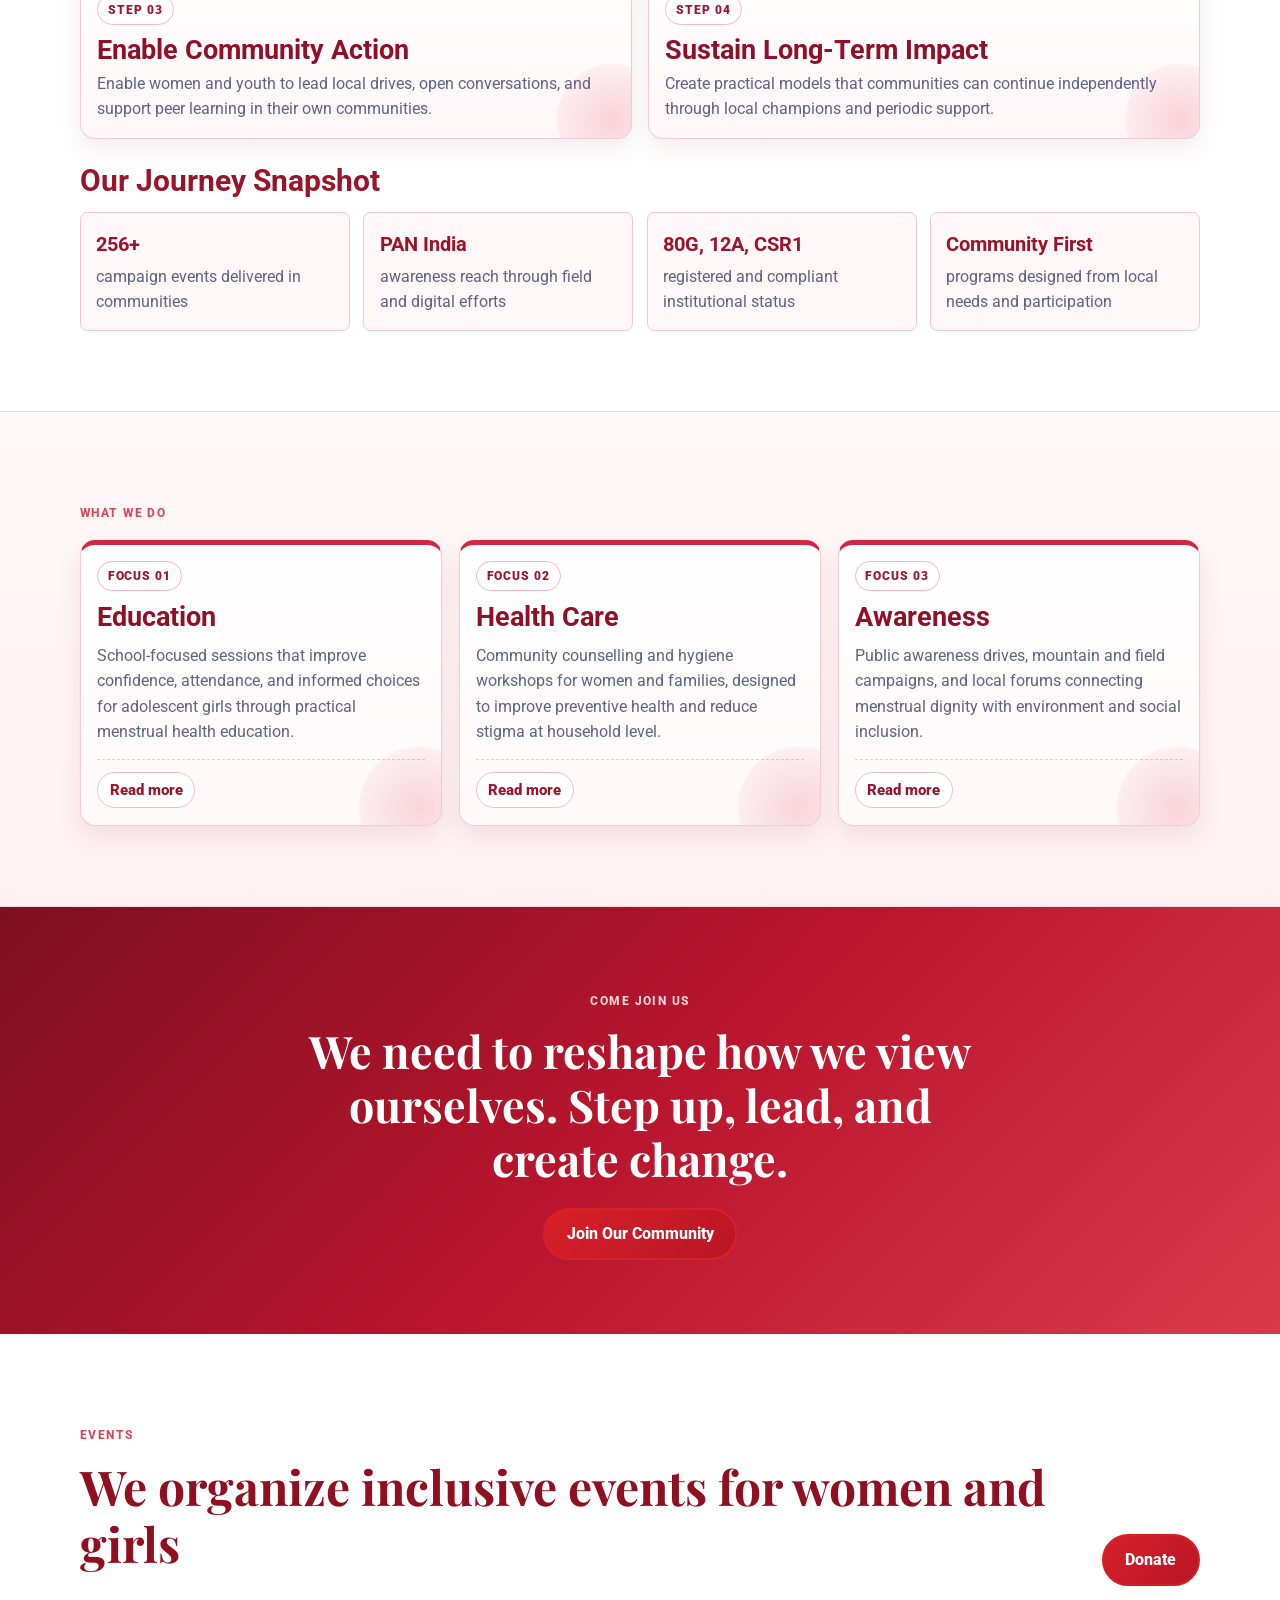
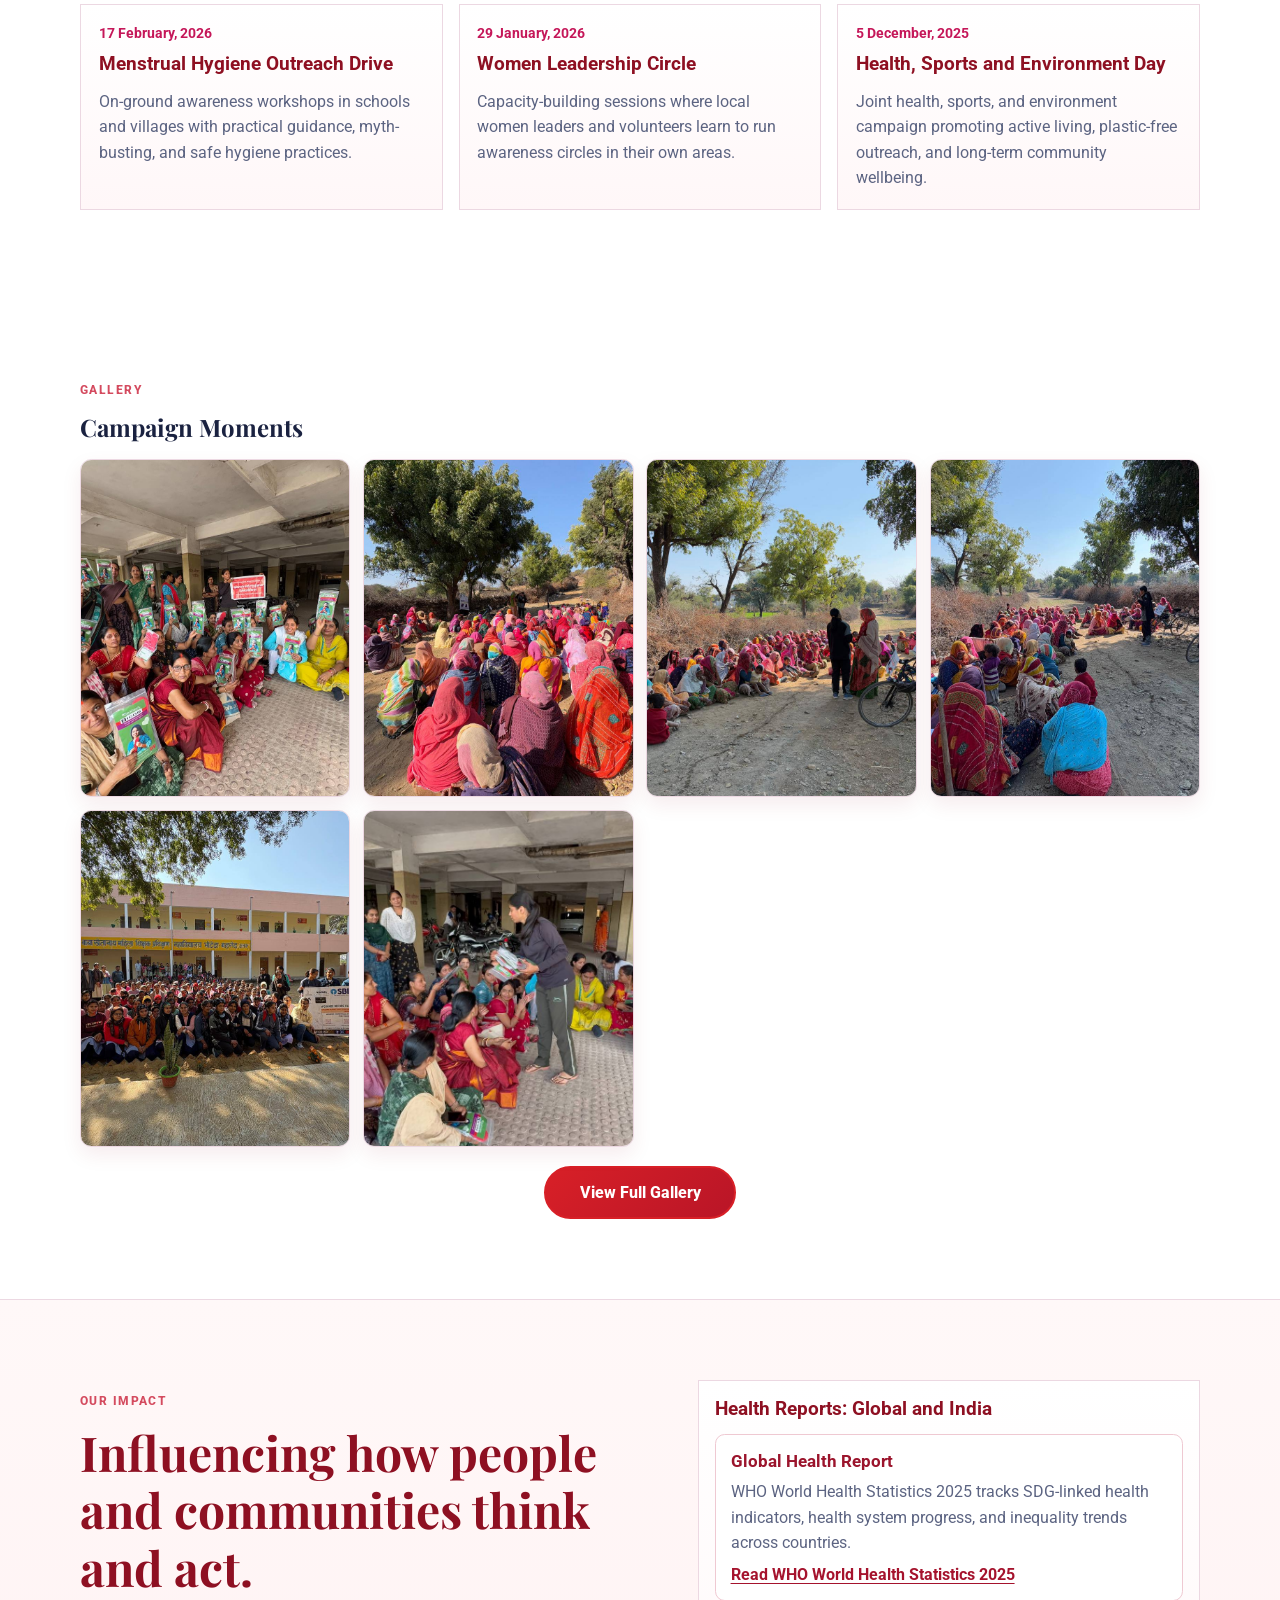
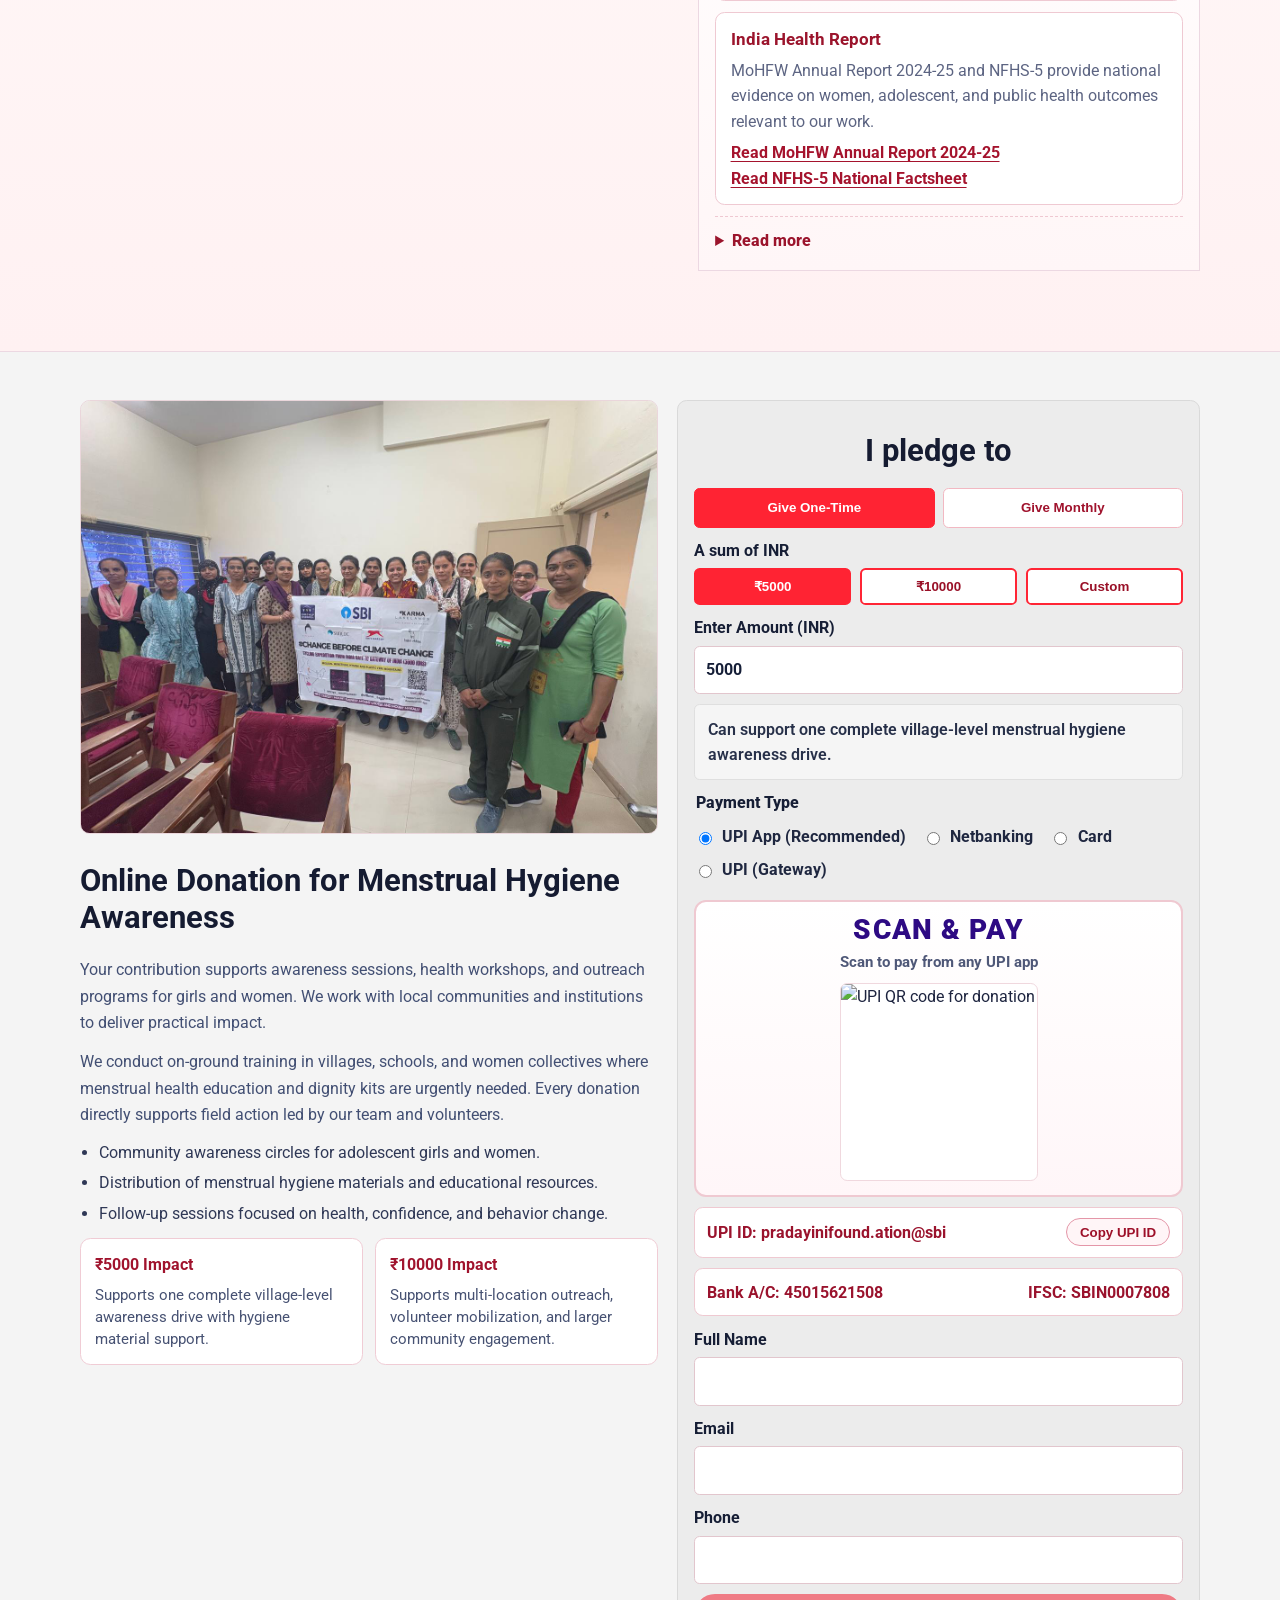
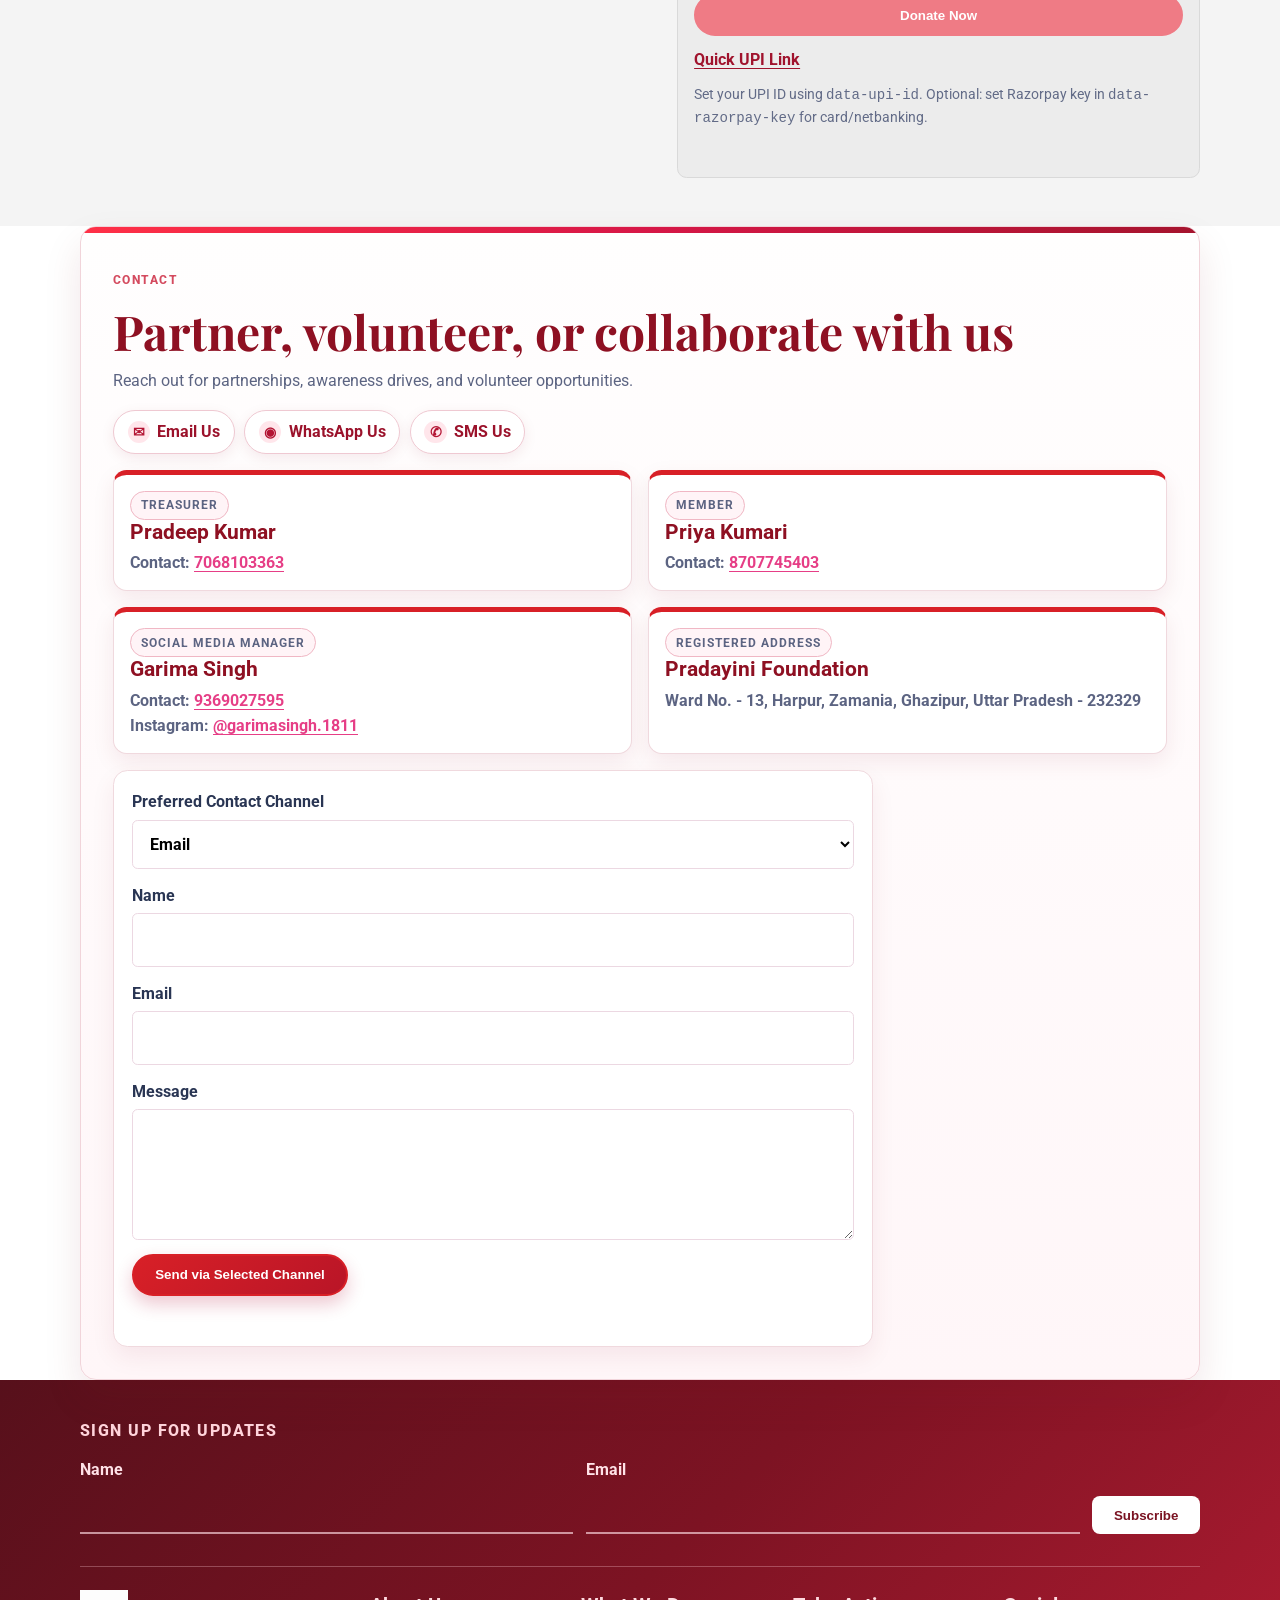
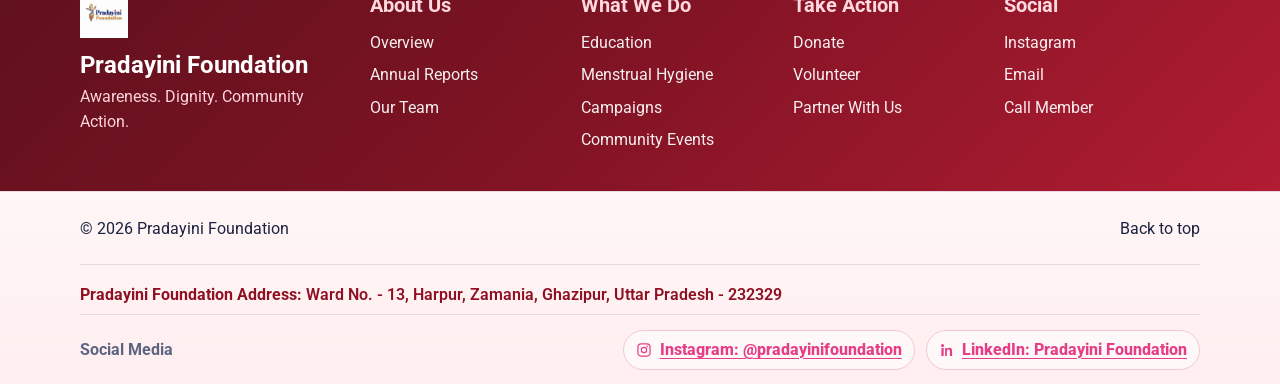
==== commit 38531ce7: "reorder team cards and add Garima Singh as social media manager" ====
--- a/index.html
+++ b/index.html
@@ -401,17 +401,23 @@
           <span>SMS Us</span>
         </a>
       </div>
-      <div class="contact-layout">
+        <div class="contact-layout">
         <div class="contact-leads">
+          <article>
+            <p class="lead-role">Treasurer</p>
+            <h3>Pradeep Kumar</h3>
+            <p>Contact: <a href="tel:+917068103363">7068103363</a></p>
+          </article>
           <article>
             <p class="lead-role">Member</p>
             <h3>Priya Kumari</h3>
             <p>Contact: <a href="tel:+918707745403">8707745403</a></p>
           </article>
           <article>
-            <p class="lead-role">Treasurer</p>
-            <h3>Pradeep Kumar</h3>
-            <p>Contact: <a href="tel:+917068103363">7068103363</a></p>
+            <p class="lead-role">Social Media Manager</p>
+            <h3>Garima Singh</h3>
+            <p>Contact: <a href="tel:+919369027595">9369027595</a></p>
+            <p>Instagram: <a href="https://instagram.com/garimasingh.1811" target="_blank" rel="noopener noreferrer">@garimasingh.1811</a></p>
           </article>
           <article>
             <p class="lead-role">Registered Address</p>
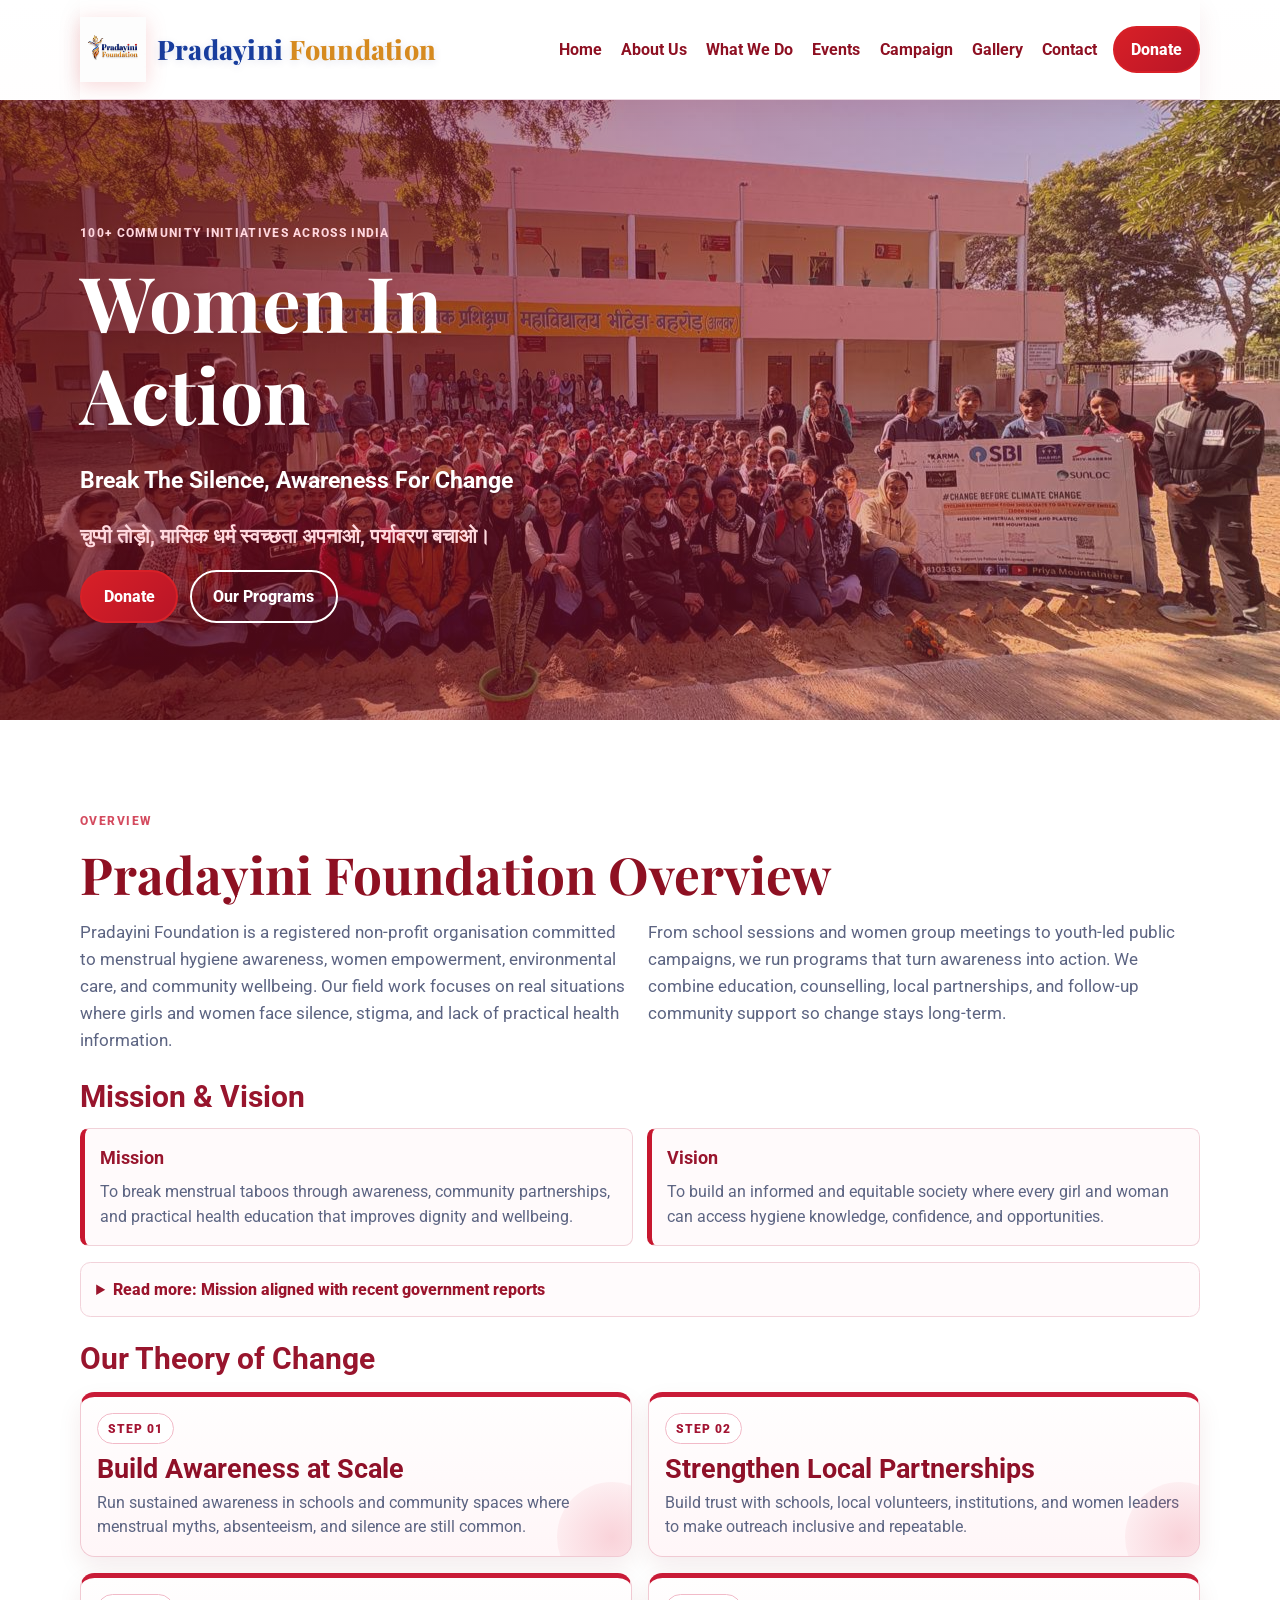
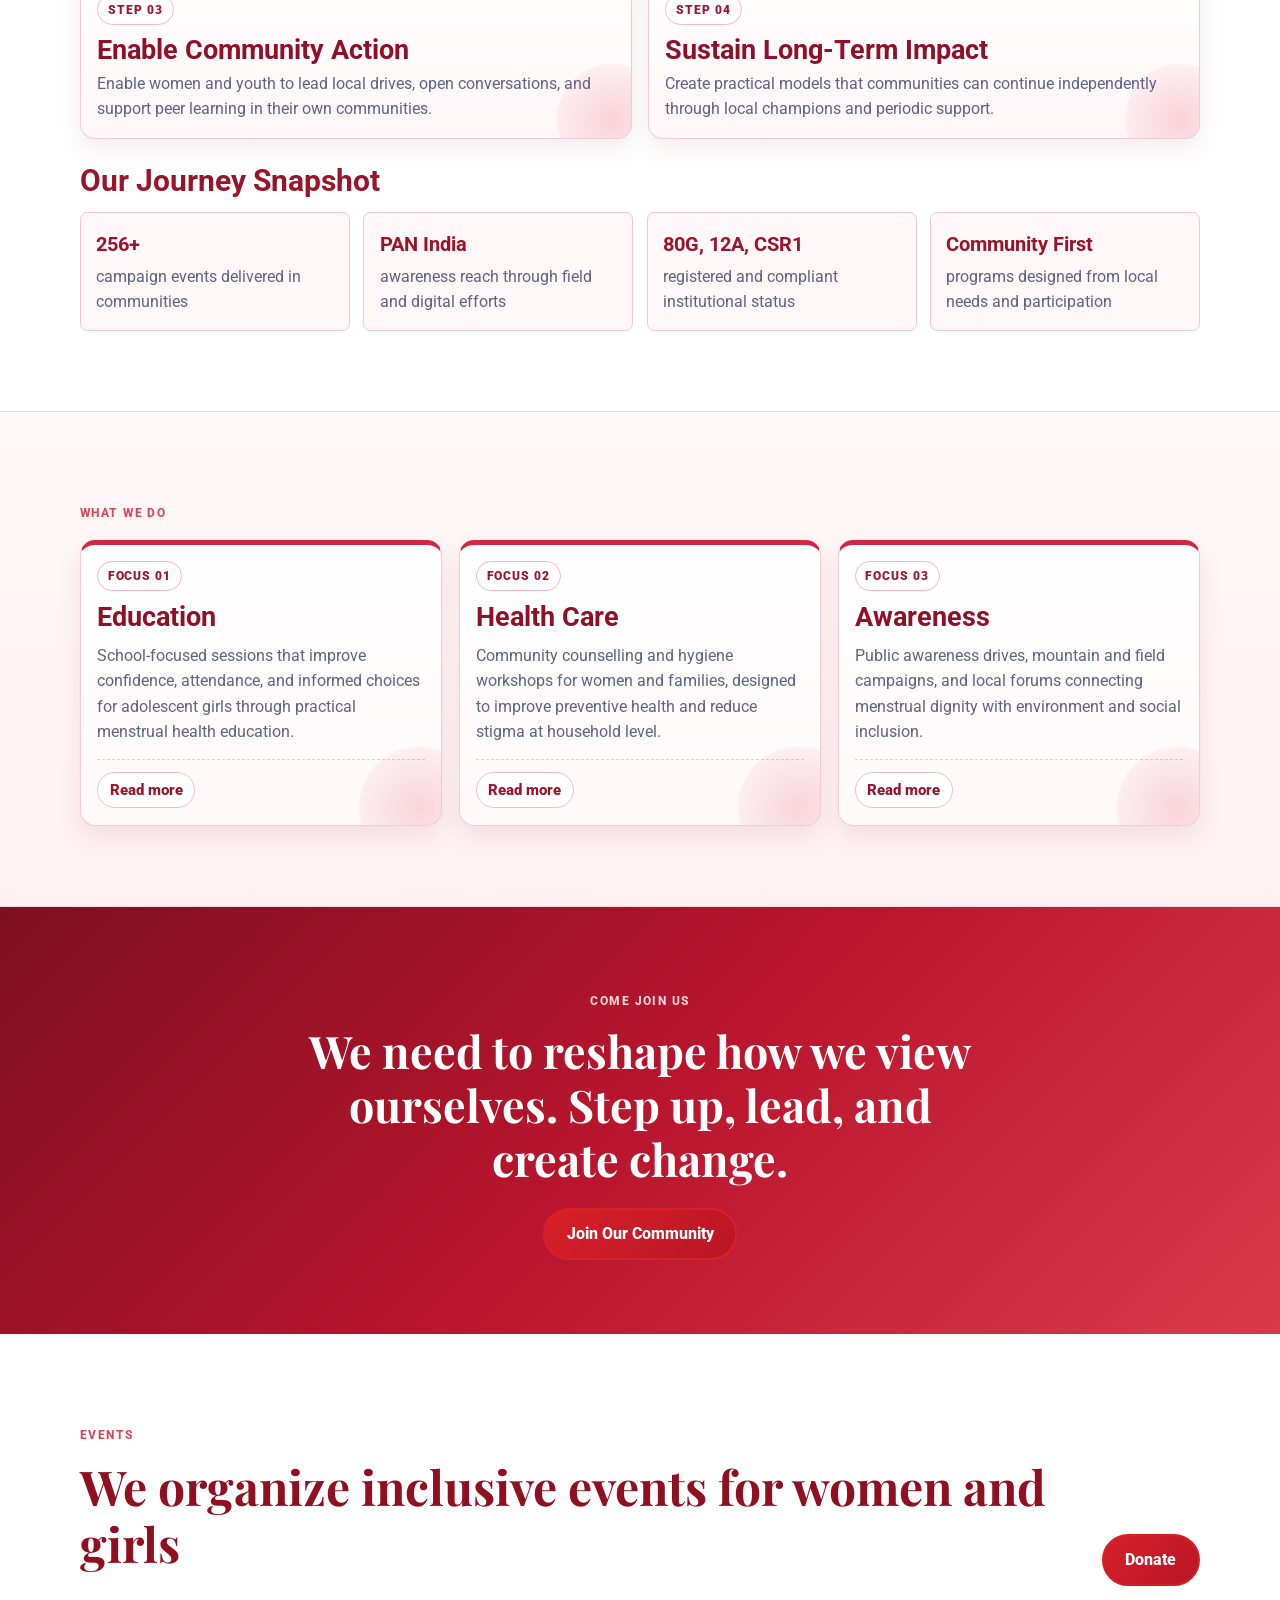
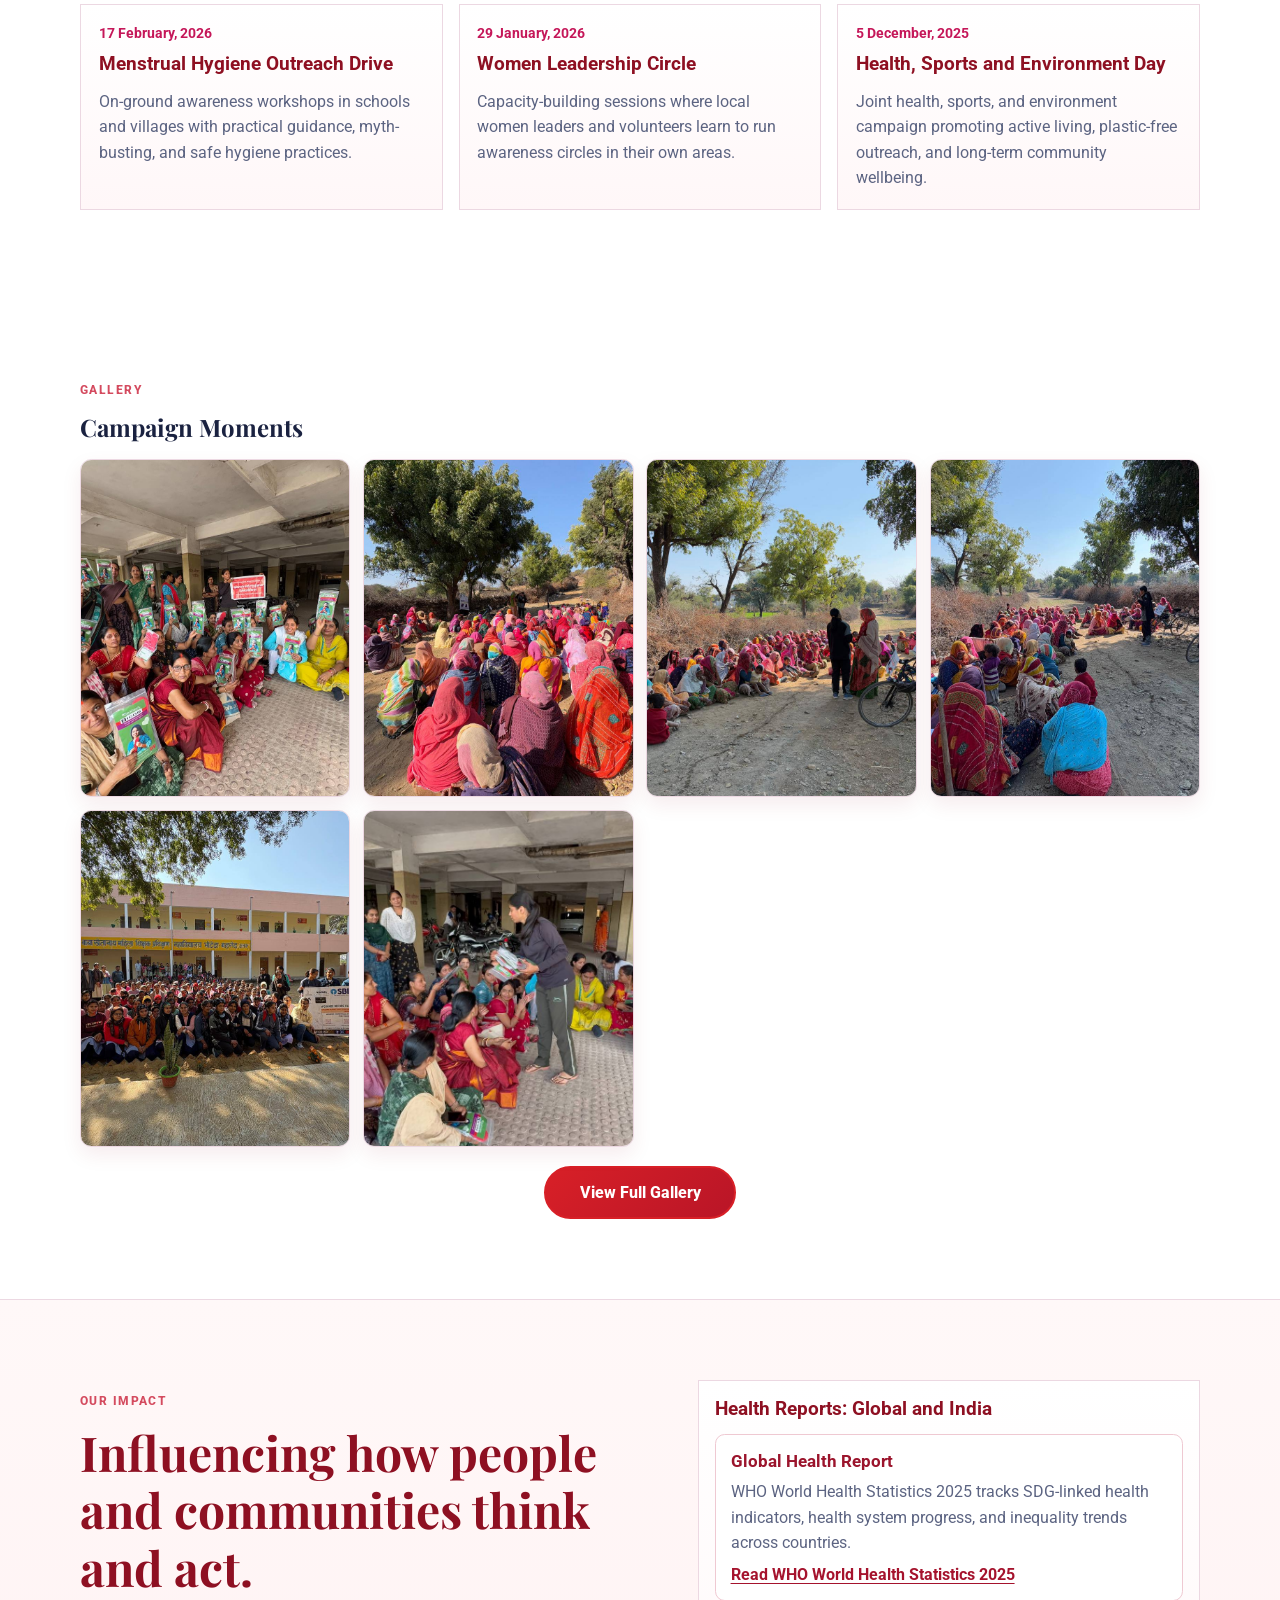
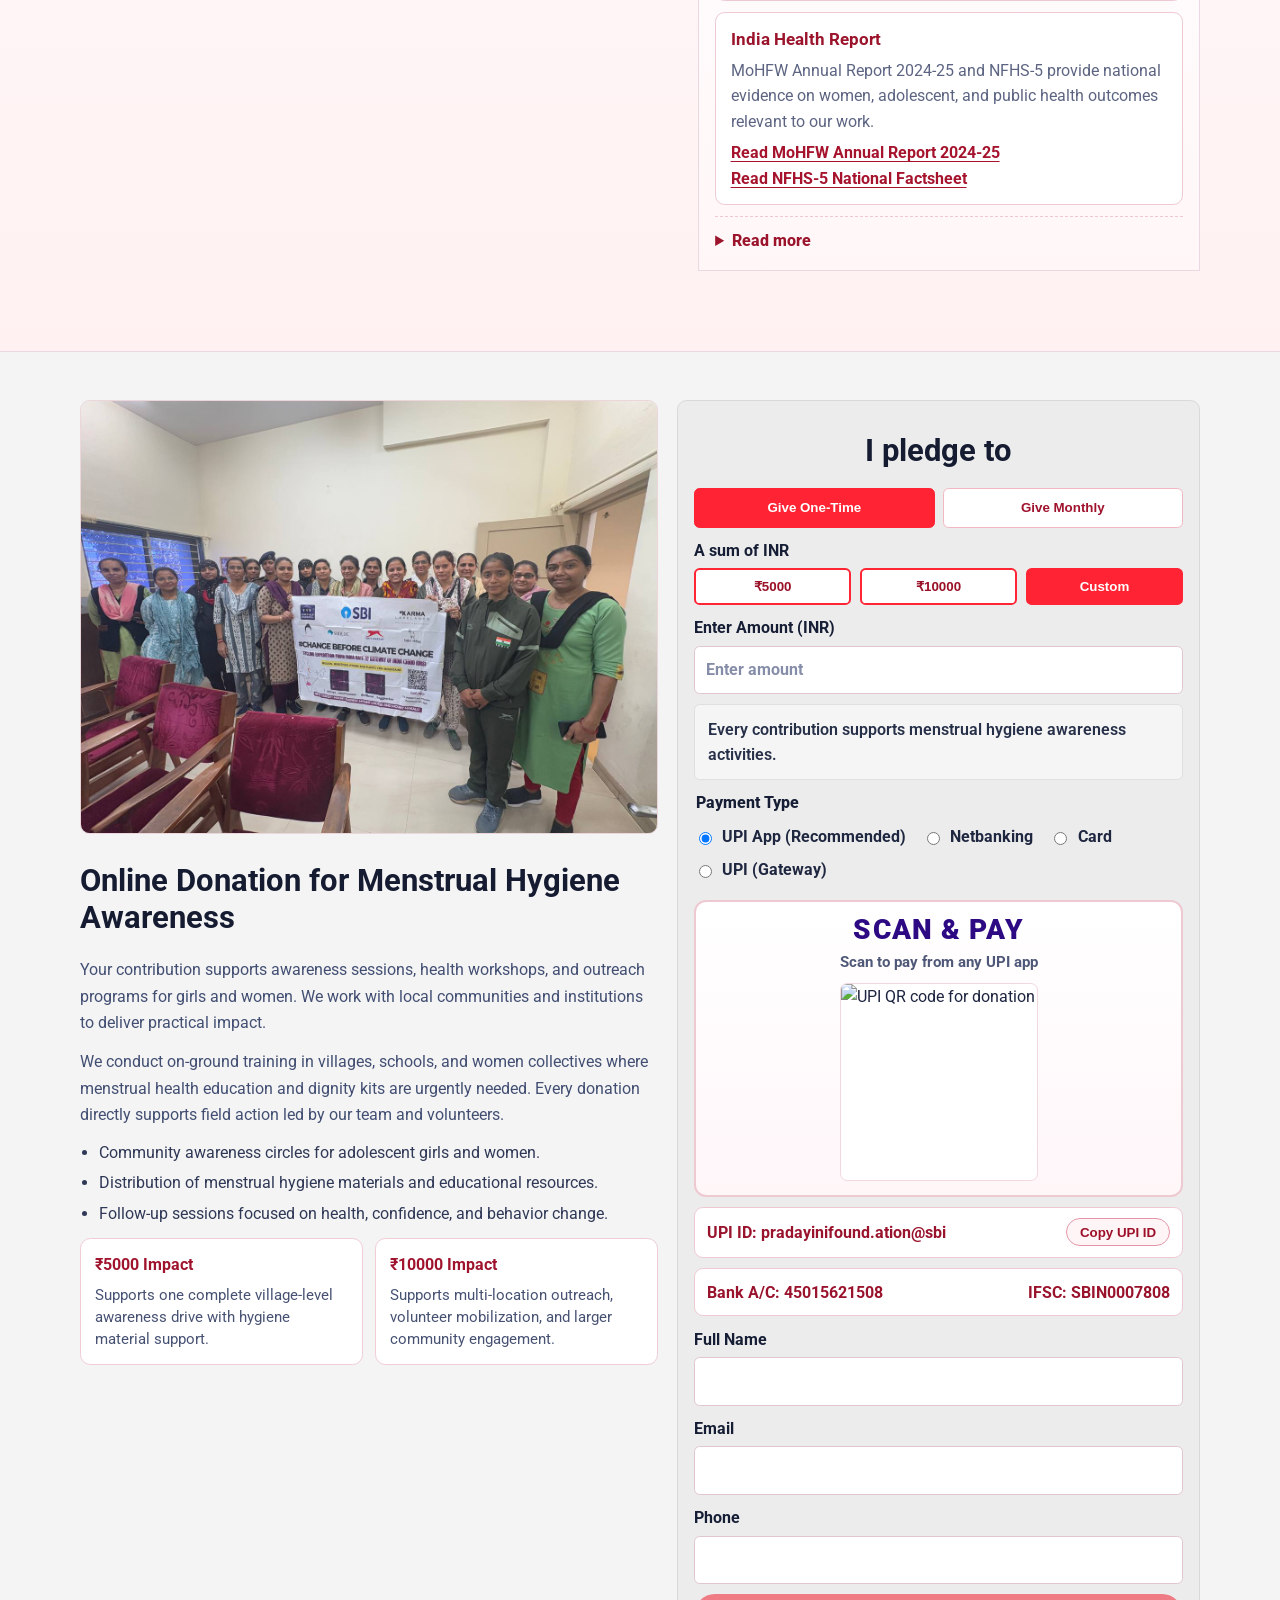
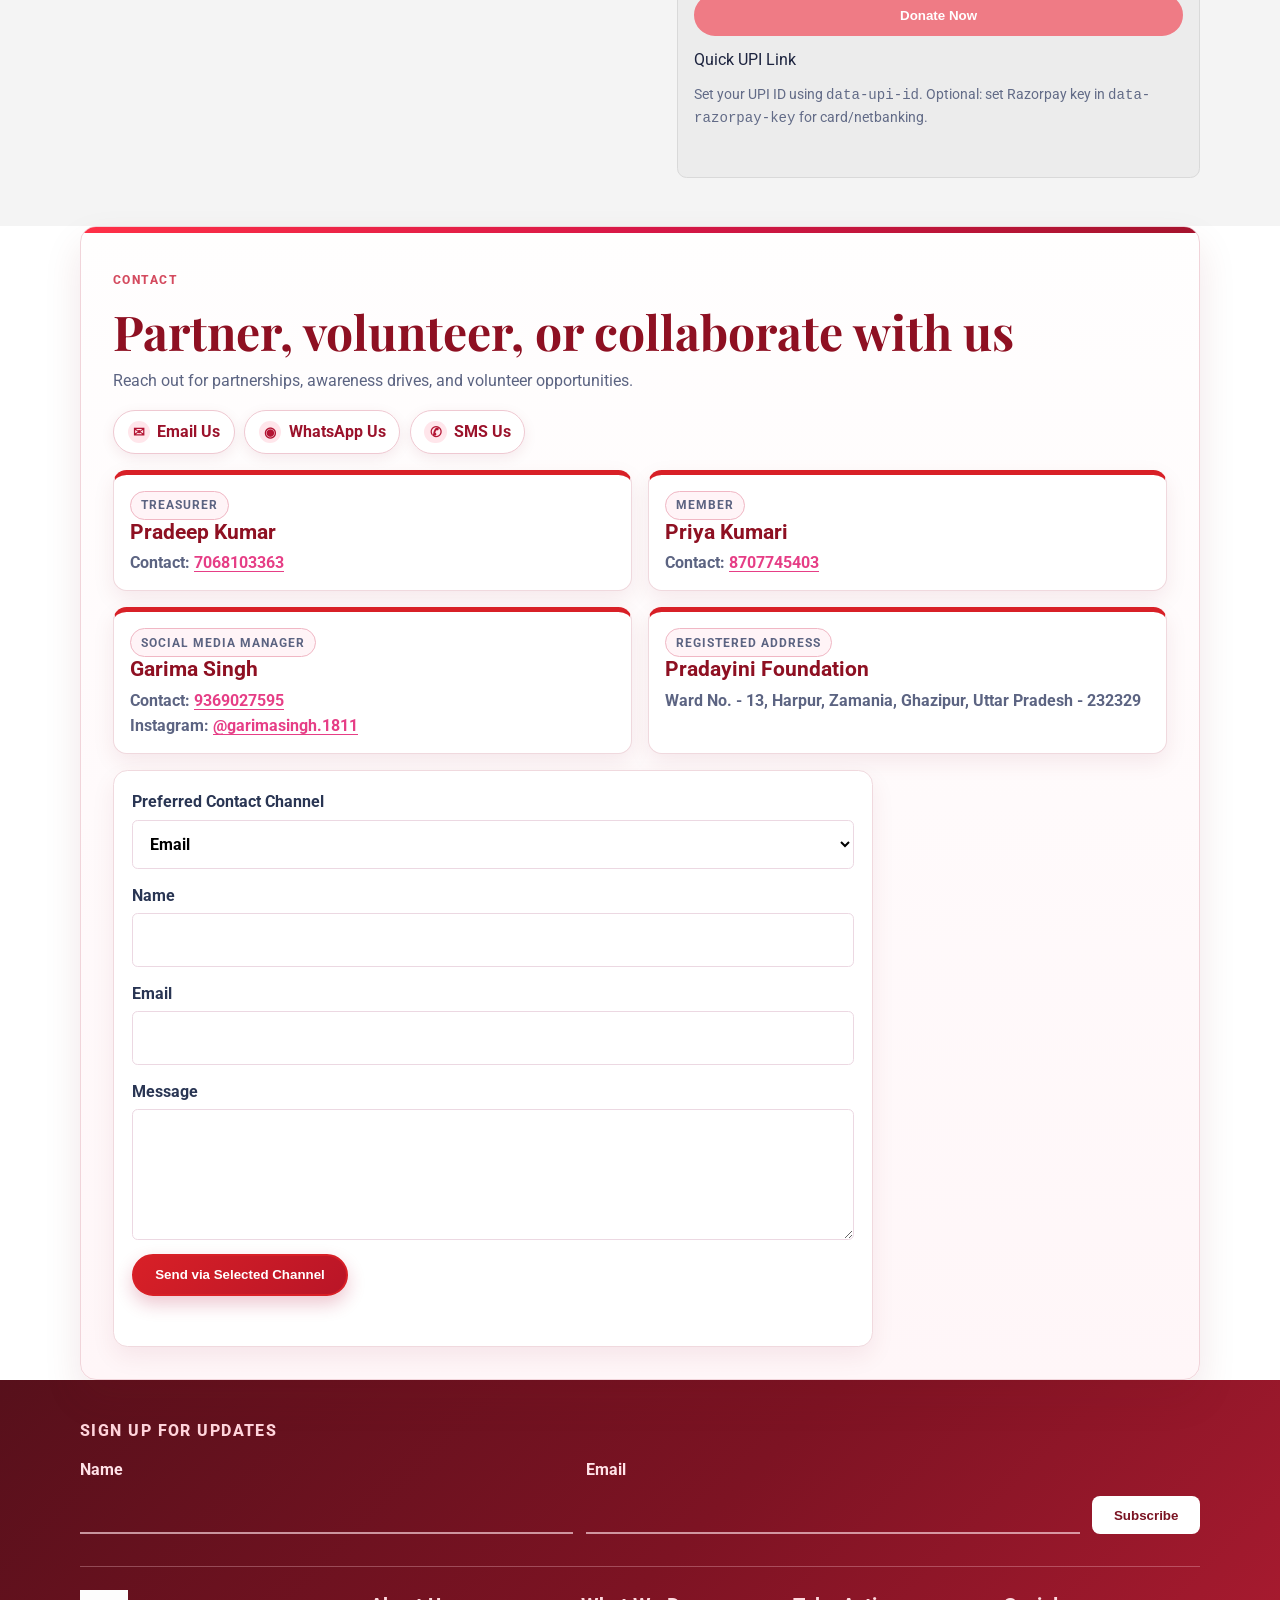
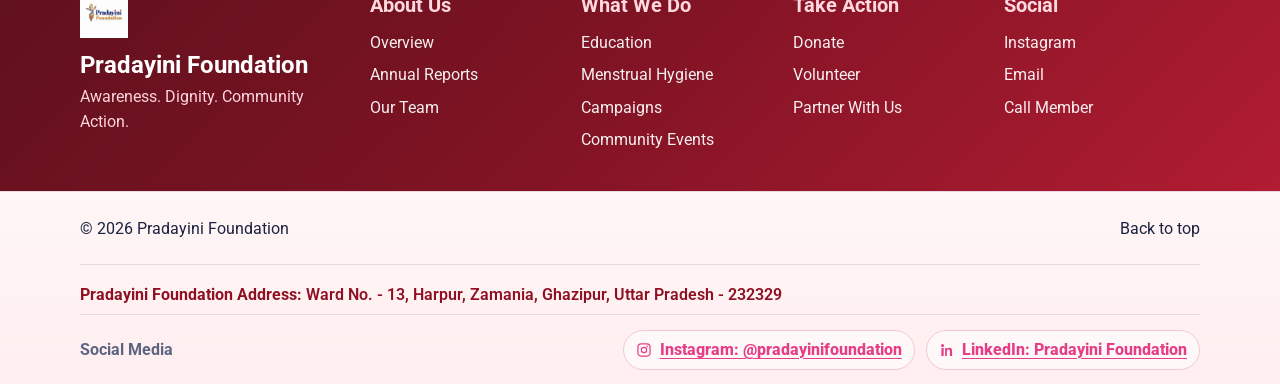
==== commit 2c09733c: "refresh payment script cache for all pages" ====
--- a/index.html
+++ b/index.html
@@ -534,7 +534,7 @@
     </div>
   </footer>
 
-  <script src="script.js?v=20260323-6"></script>
+  <script src="script.js?v=20260829-1"></script>
   <script src="https://checkout.razorpay.com/v1/checkout.js"></script>
 </body>
 </html>
--- a/styles.css
+++ b/styles.css
@@ -1141,6 +1141,37 @@
   color: #1f2740;
 }
 
+.upi-payment-options {
+  display: grid;
+  gap: 0.65rem;
+}
+
+.upi-route-toggle {
+  display: grid;
+  grid-template-columns: 1fr 1.3fr;
+  gap: 0.45rem;
+  padding: 0.3rem;
+  background: #f9e7eb;
+  border-radius: 0.7rem;
+}
+
+.upi-route-btn {
+  border: 0;
+  border-radius: 0.48rem;
+  background: transparent;
+  color: #8e1330;
+  cursor: pointer;
+  font: inherit;
+  font-weight: 800;
+  padding: 0.65rem 0.5rem;
+}
+
+.upi-route-btn.active {
+  background: #fff;
+  box-shadow: 0 2px 9px rgba(125, 12, 39, 0.12);
+  color: #b20d2d;
+}
+
 .scan-pay-block {
   border: 2px solid #efc9d1;
   border-radius: 0.75rem;
@@ -1158,6 +1189,47 @@
   line-height: 1;
   font-weight: 900;
   letter-spacing: 0.04em;
+}
+
+.upi-app-panel {
+  border: 2px solid #efc9d1;
+  border-radius: 0.75rem;
+  background: linear-gradient(180deg, #fff 0%, #fff6f8 100%);
+  padding: 1rem;
+}
+
+.upi-app-panel p {
+  margin: 0 0 0.8rem;
+  color: #4f5878;
+  font-weight: 700;
+  text-align: center;
+}
+
+.upi-app-actions {
+  display: grid;
+  grid-template-columns: repeat(3, minmax(0, 1fr));
+  gap: 0.55rem;
+}
+
+.upi-app-btn {
+  border-radius: 0.5rem;
+  color: #fff;
+  font-weight: 800;
+  padding: 0.72rem 0.55rem;
+  text-align: center;
+  text-decoration: none;
+}
+
+.google-pay {
+  background: #2161d4;
+}
+
+.phone-pe {
+  background: #5f259f;
+}
+
+.other-upi {
+  background: #16845b;
 }
 
 .upi-meta {
@@ -1225,17 +1297,21 @@
   min-width: 0;
 }
 
-.upi-link {
-  color: #a0132d;
-  font-weight: 700;
-  text-decoration: underline;
-  text-underline-offset: 3px;
-}
-
 .donation-note {
   margin: 0;
   font-size: 0.88rem;
   color: #626b87;
+}
+
+.payment-gateway-note {
+  margin: 0;
+  border-left: 4px solid #c7172f;
+  background: #fff4f5;
+  color: #672033;
+  font-size: 0.9rem;
+  font-weight: 650;
+  line-height: 1.5;
+  padding: 0.65rem 0.75rem;
 }
 
 .btn-light {
@@ -1773,6 +1849,10 @@
   .donate-highlights {
     grid-template-columns: 1fr;
   }
+
+  .upi-app-actions {
+    grid-template-columns: 1fr;
+  }
 }
 
 @media (max-width: 1200px) {
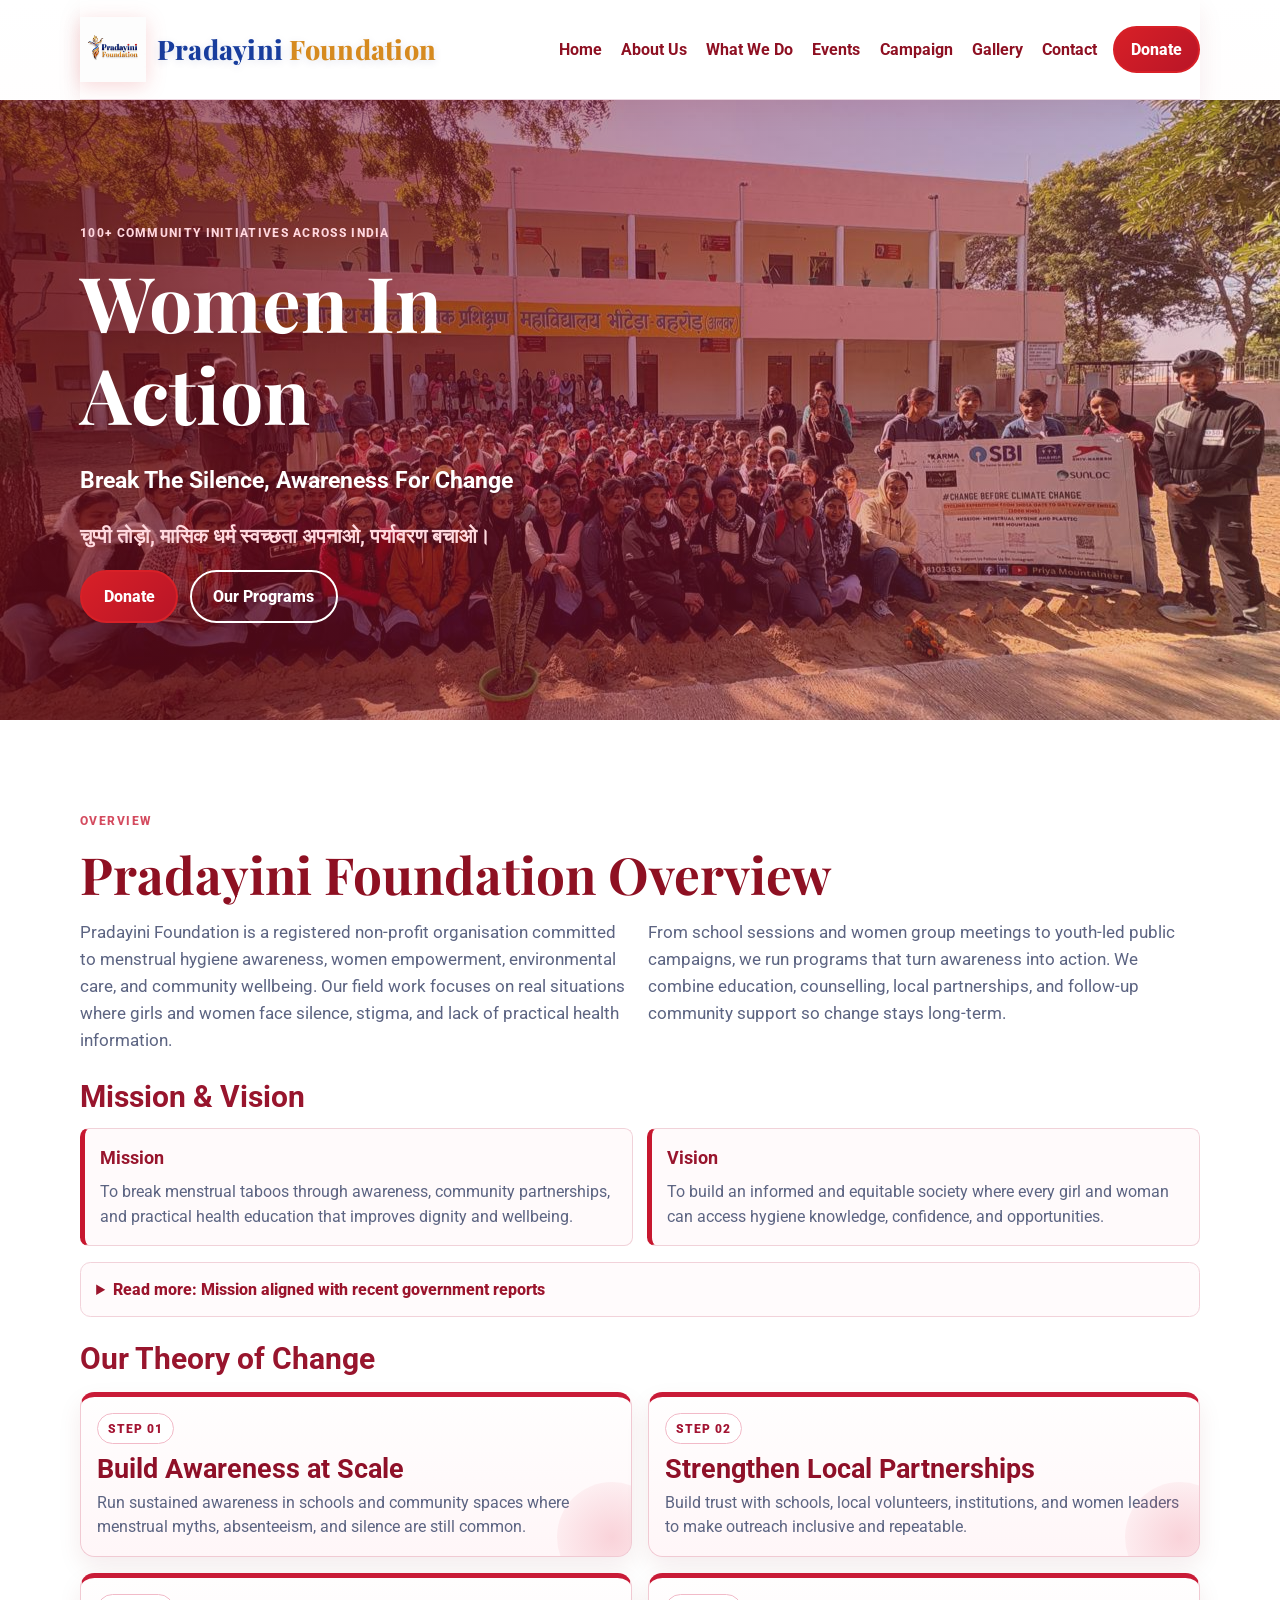
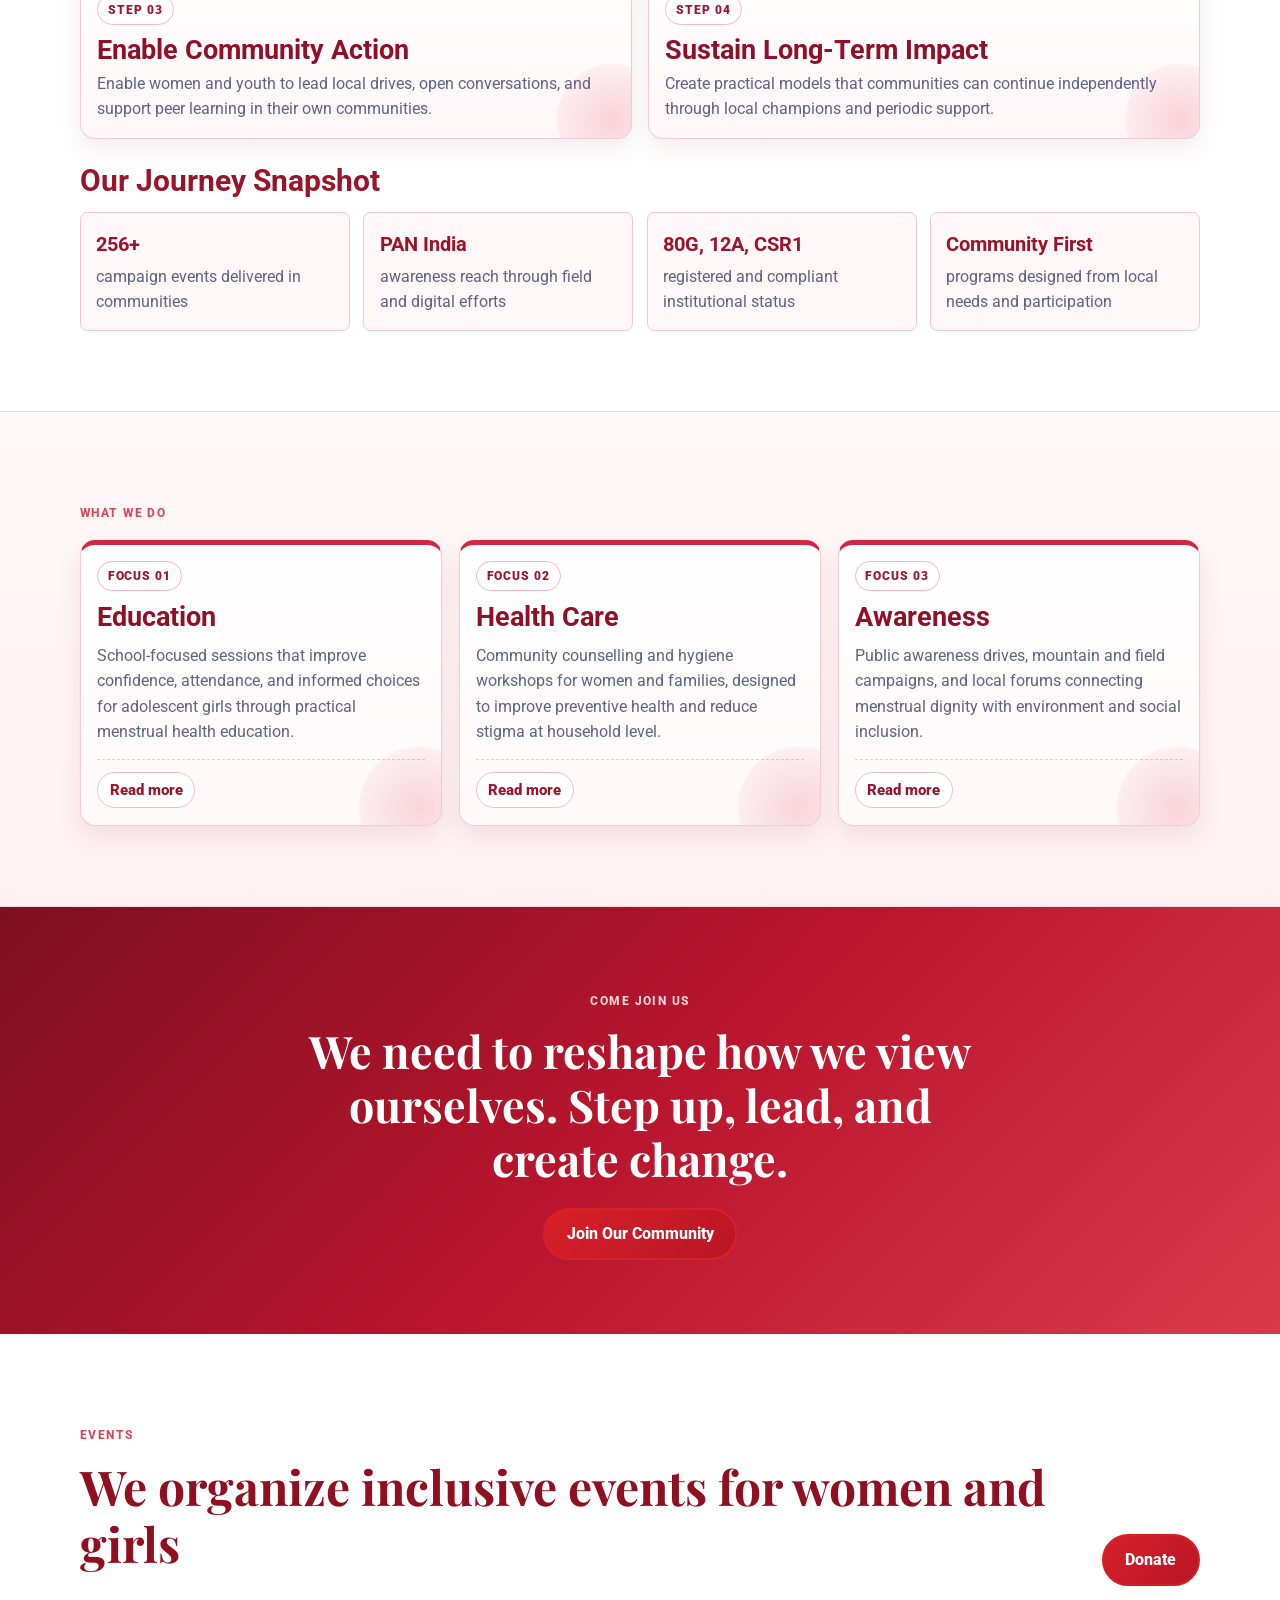
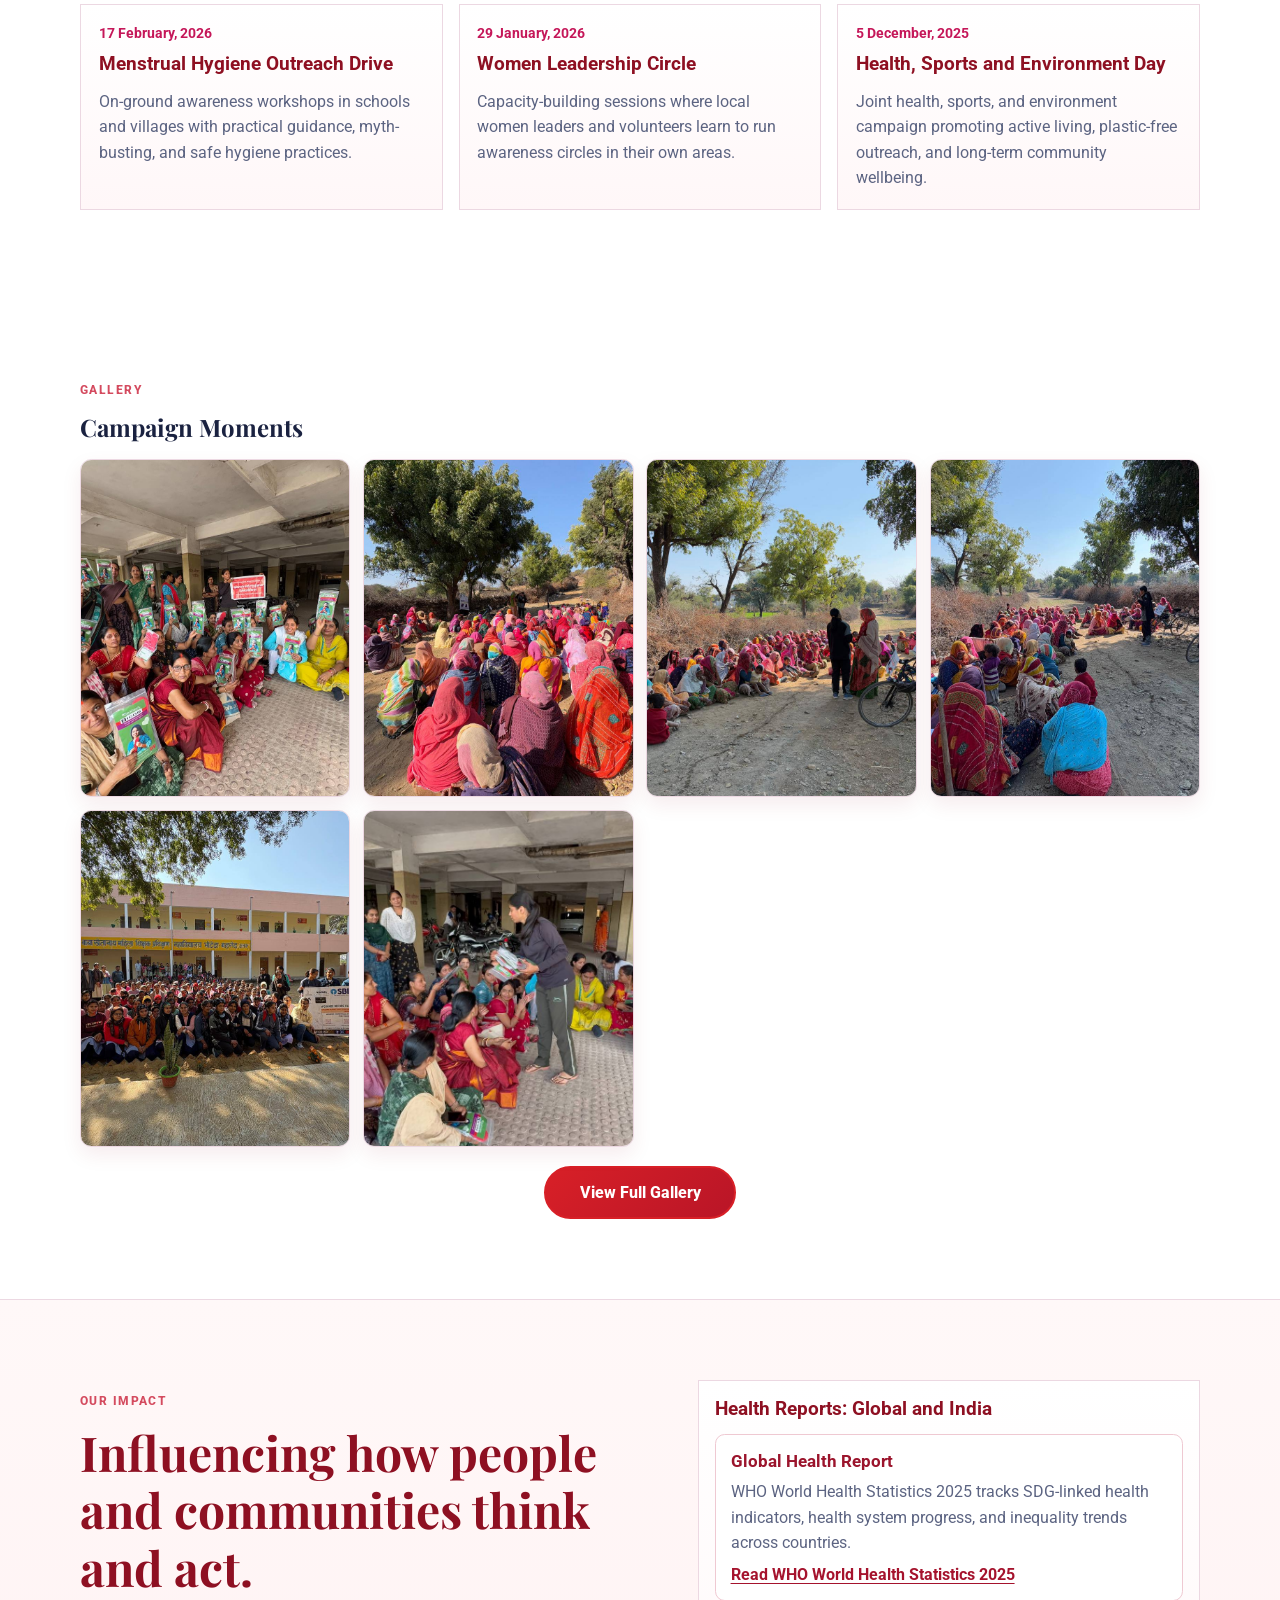
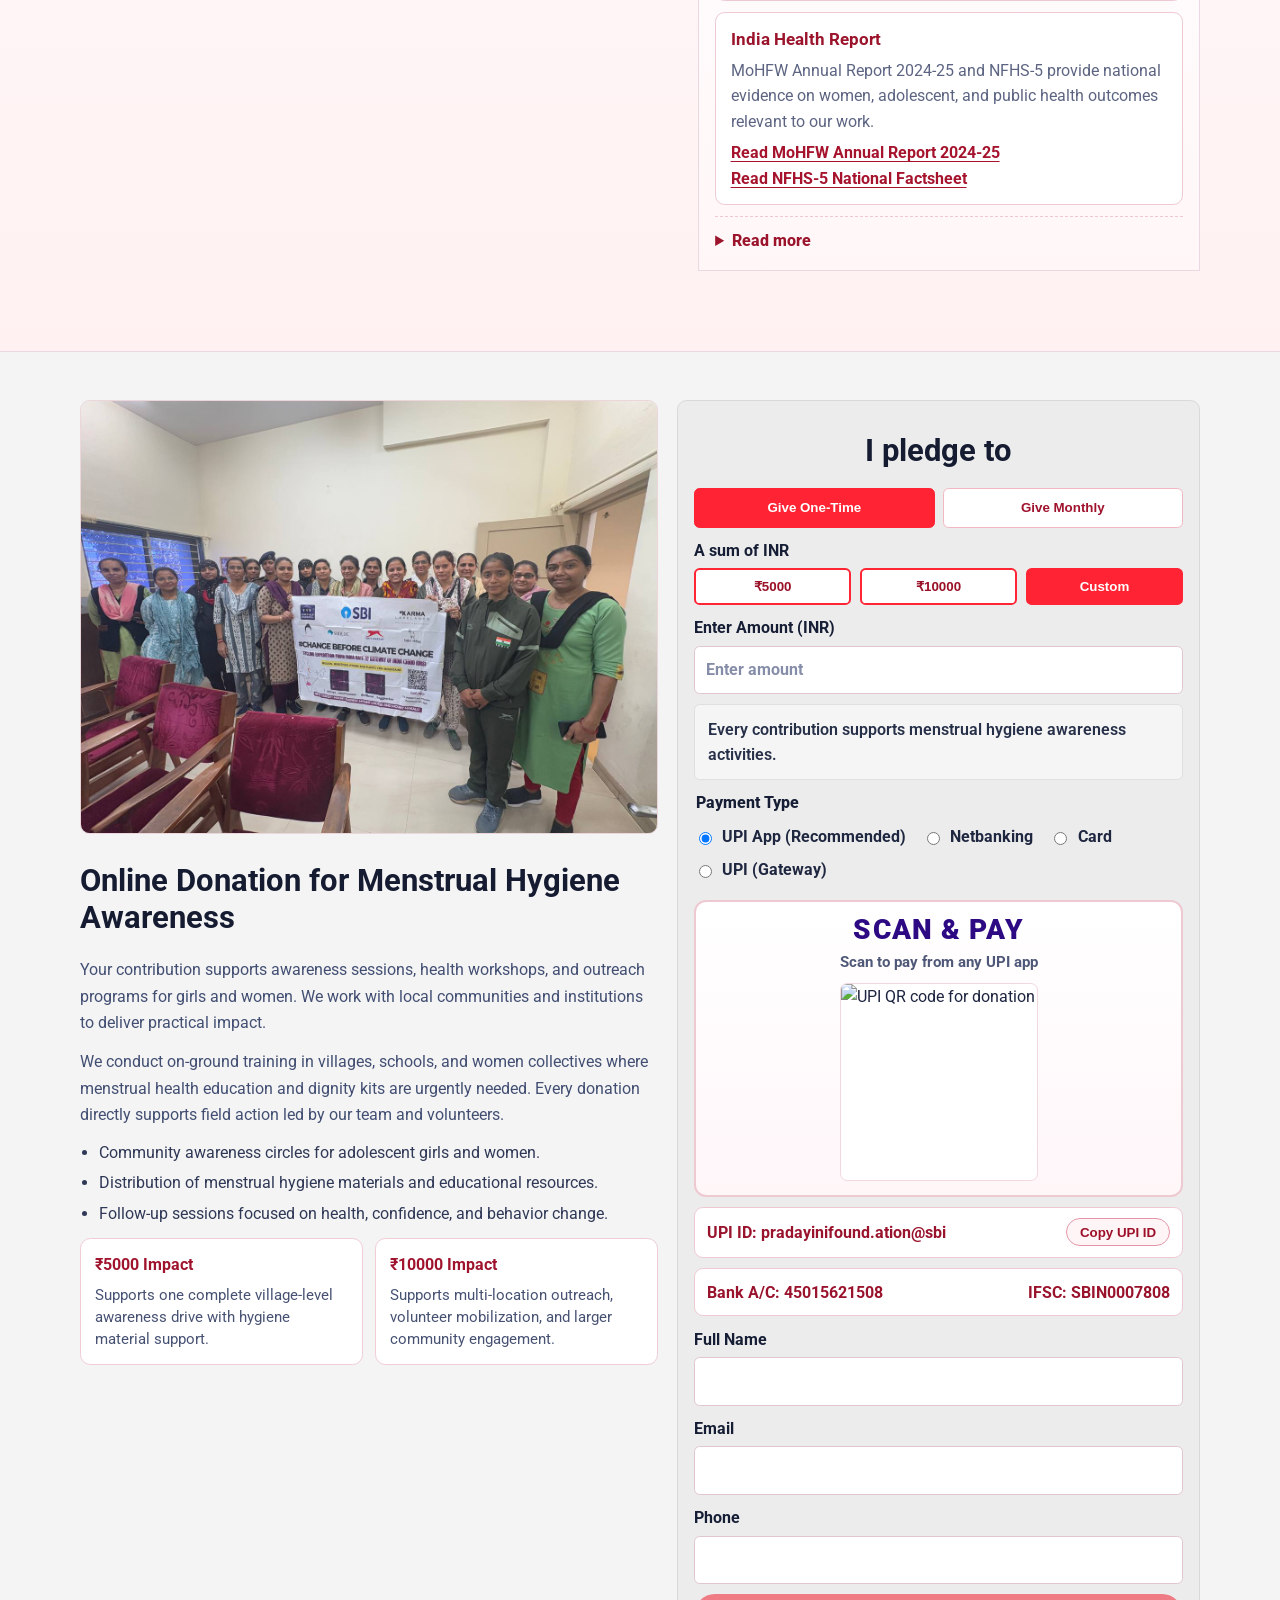
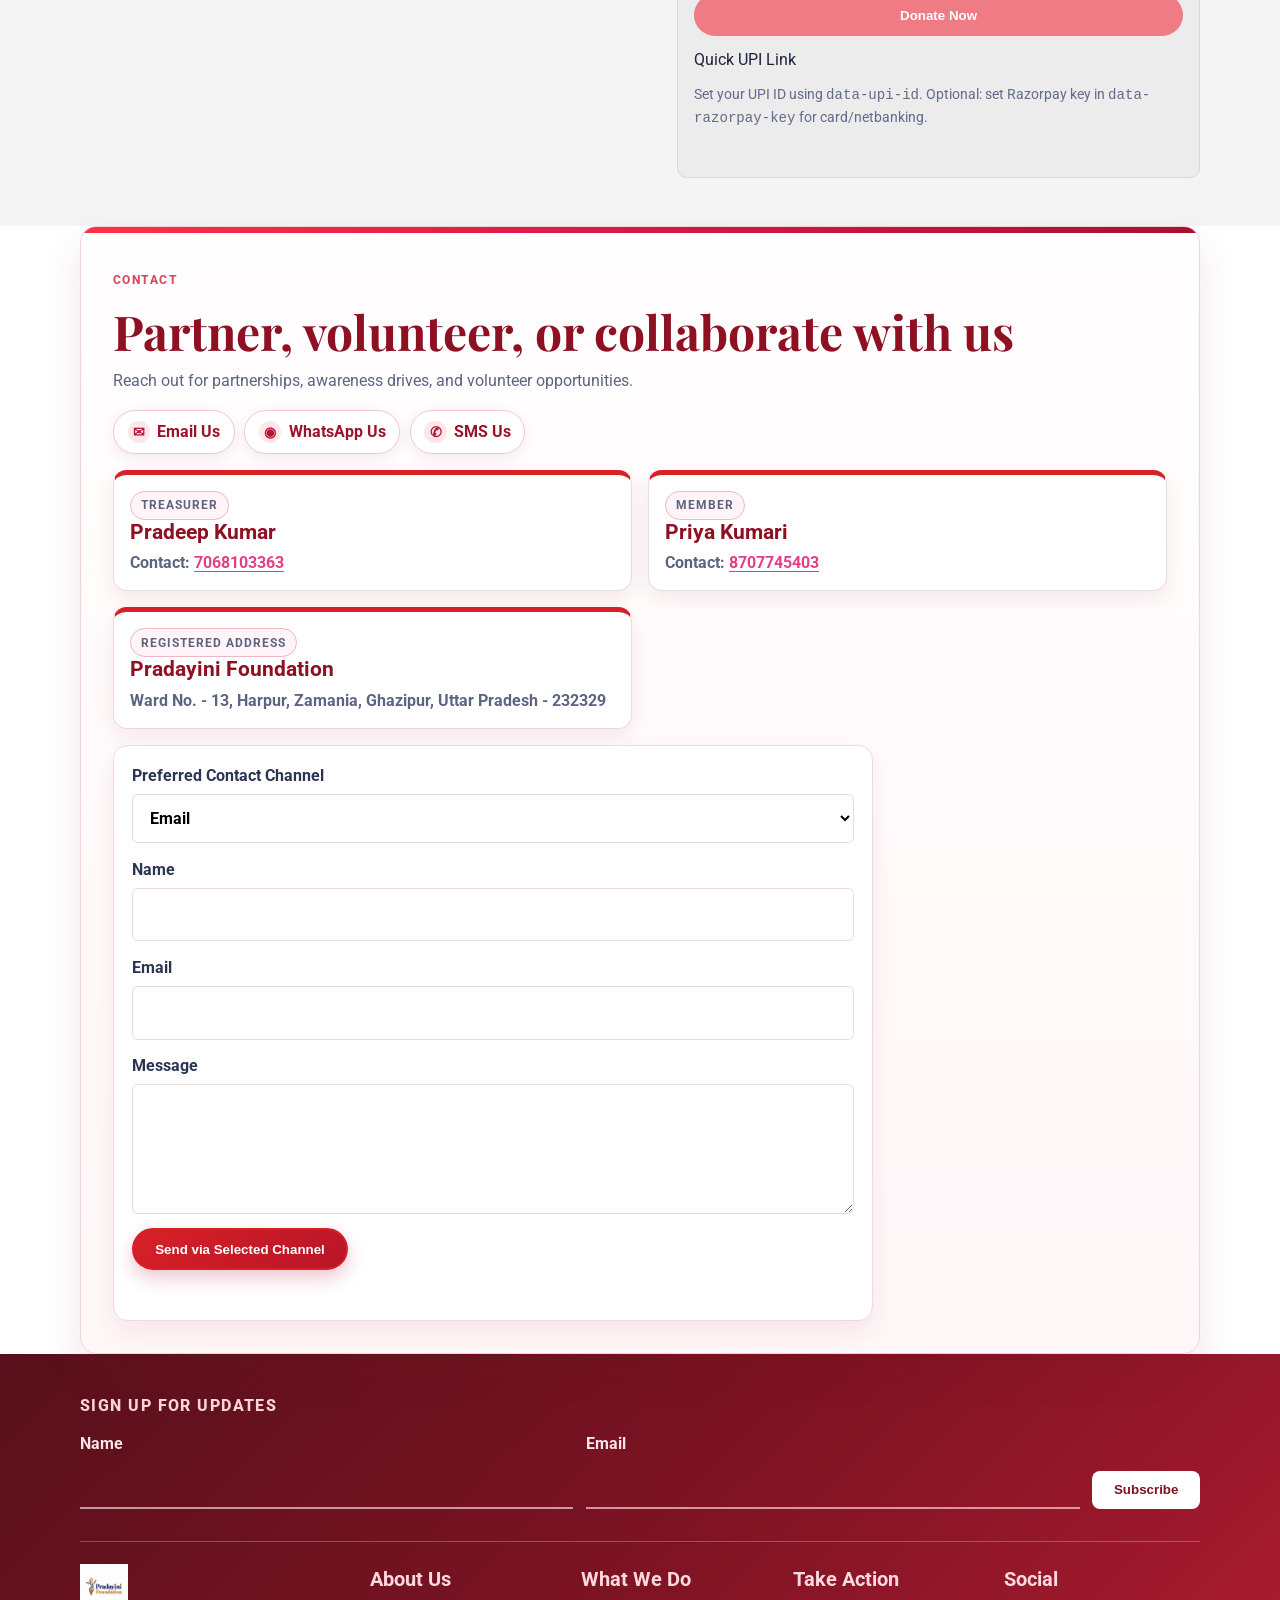
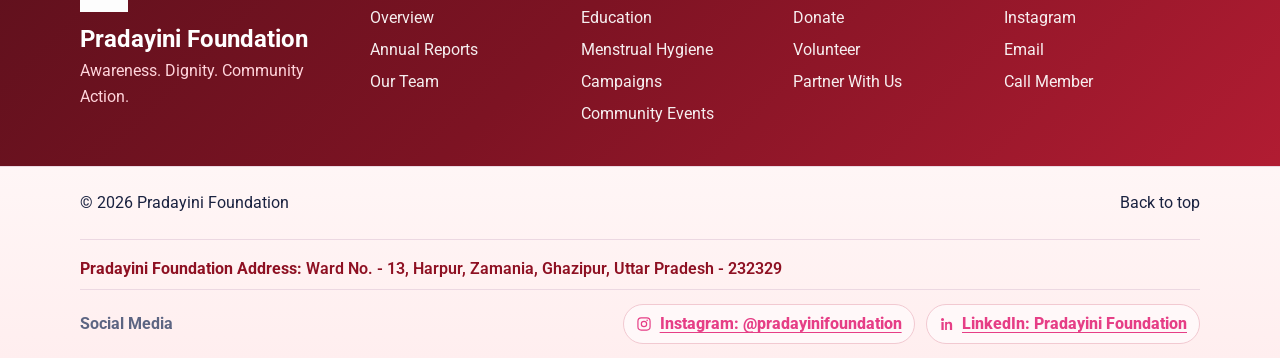
==== commit 8a39e87a: "Remove former team member from website" ====
--- a/index.html
+++ b/index.html
@@ -414,12 +414,6 @@
             <p>Contact: <a href="tel:+918707745403">8707745403</a></p>
           </article>
           <article>
-            <p class="lead-role">Social Media Manager</p>
-            <h3>Garima Singh</h3>
-            <p>Contact: <a href="tel:+919369027595">9369027595</a></p>
-            <p>Instagram: <a href="https://instagram.com/garimasingh.1811" target="_blank" rel="noopener noreferrer">@garimasingh.1811</a></p>
-          </article>
-          <article>
             <p class="lead-role">Registered Address</p>
             <h3>Pradayini Foundation</h3>
             <p>Ward No. - 13, Harpur, Zamania, Ghazipur, Uttar Pradesh - 232329</p>
@@ -429,7 +423,7 @@
           class="contact-form"
           id="contactForm"
           data-recipient="pradayinifoundation@gmail.com"
-          data-sheet-endpoint="YOUR_GOOGLE_APPS_SCRIPT_WEB_APP_URL"
+          data-sheet-endpoint="/.netlify/functions/save-contact"
         >
           <label>
             Preferred Contact Channel
